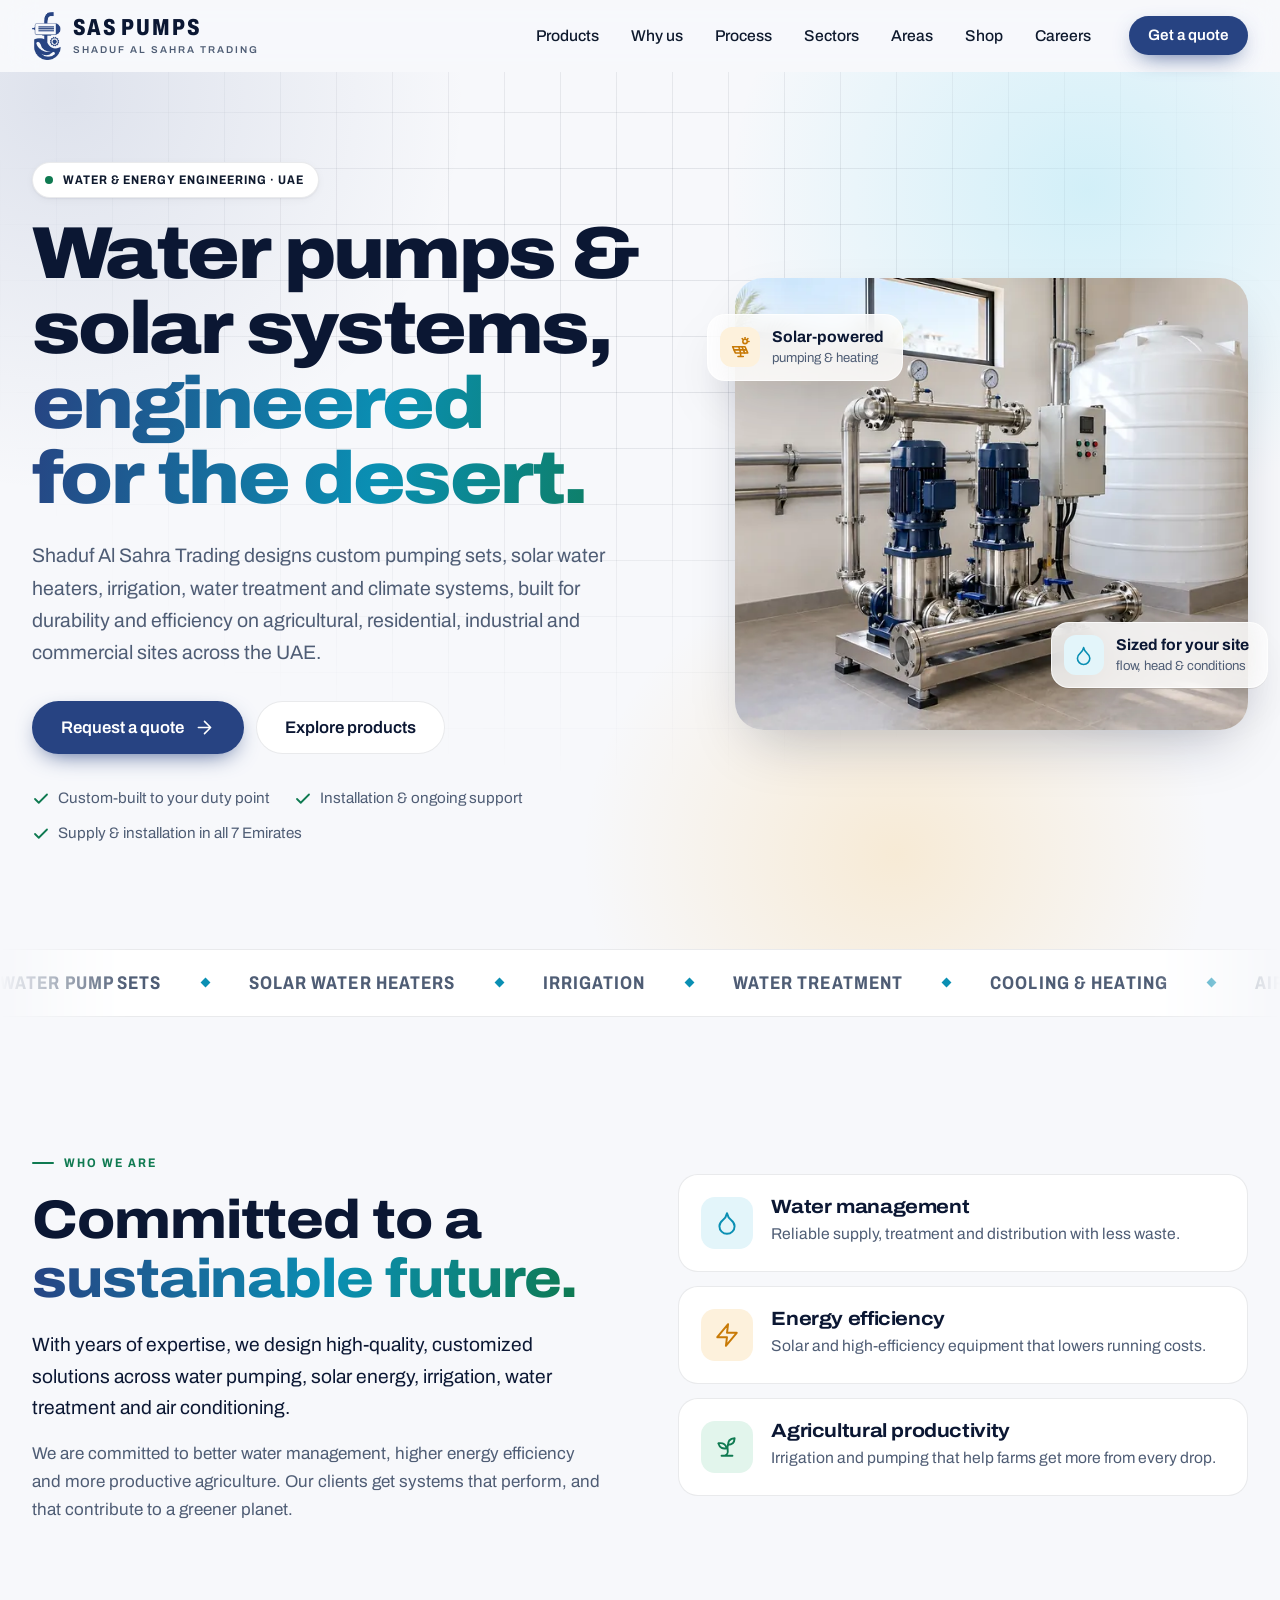
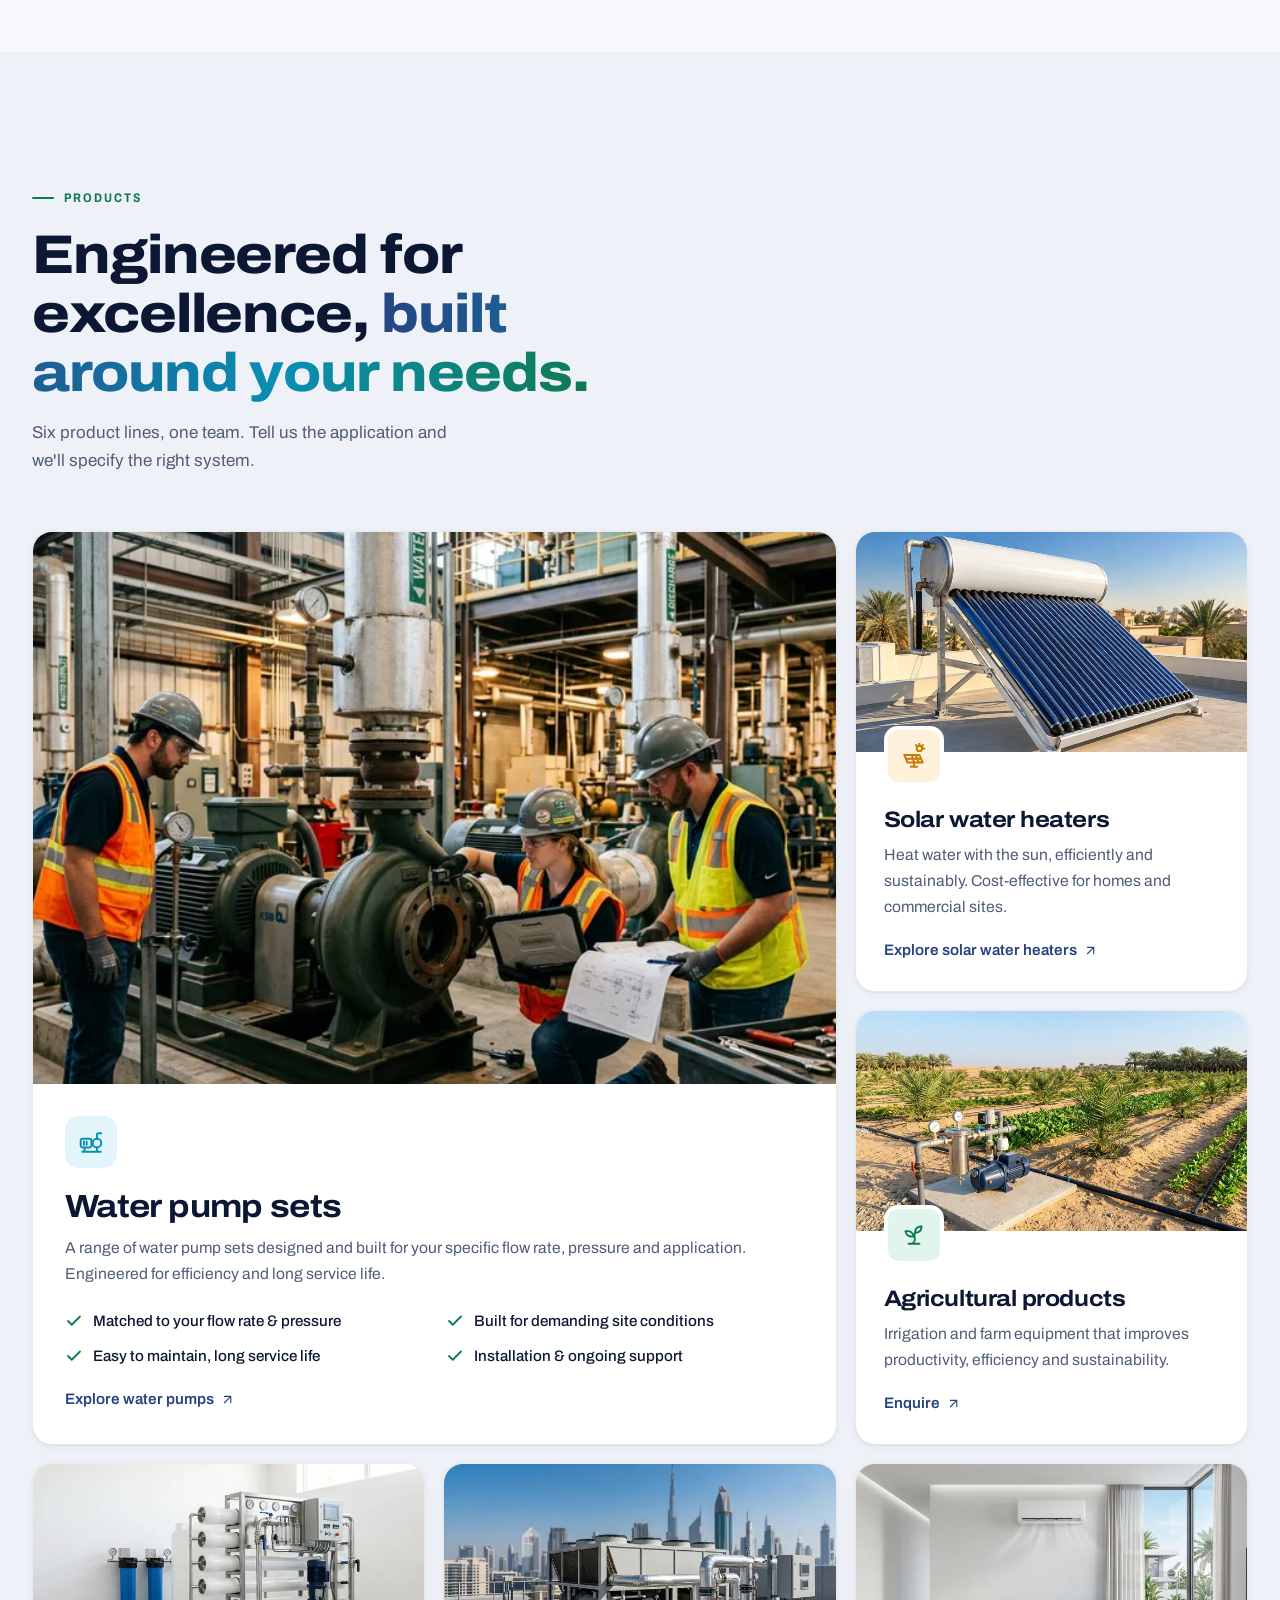
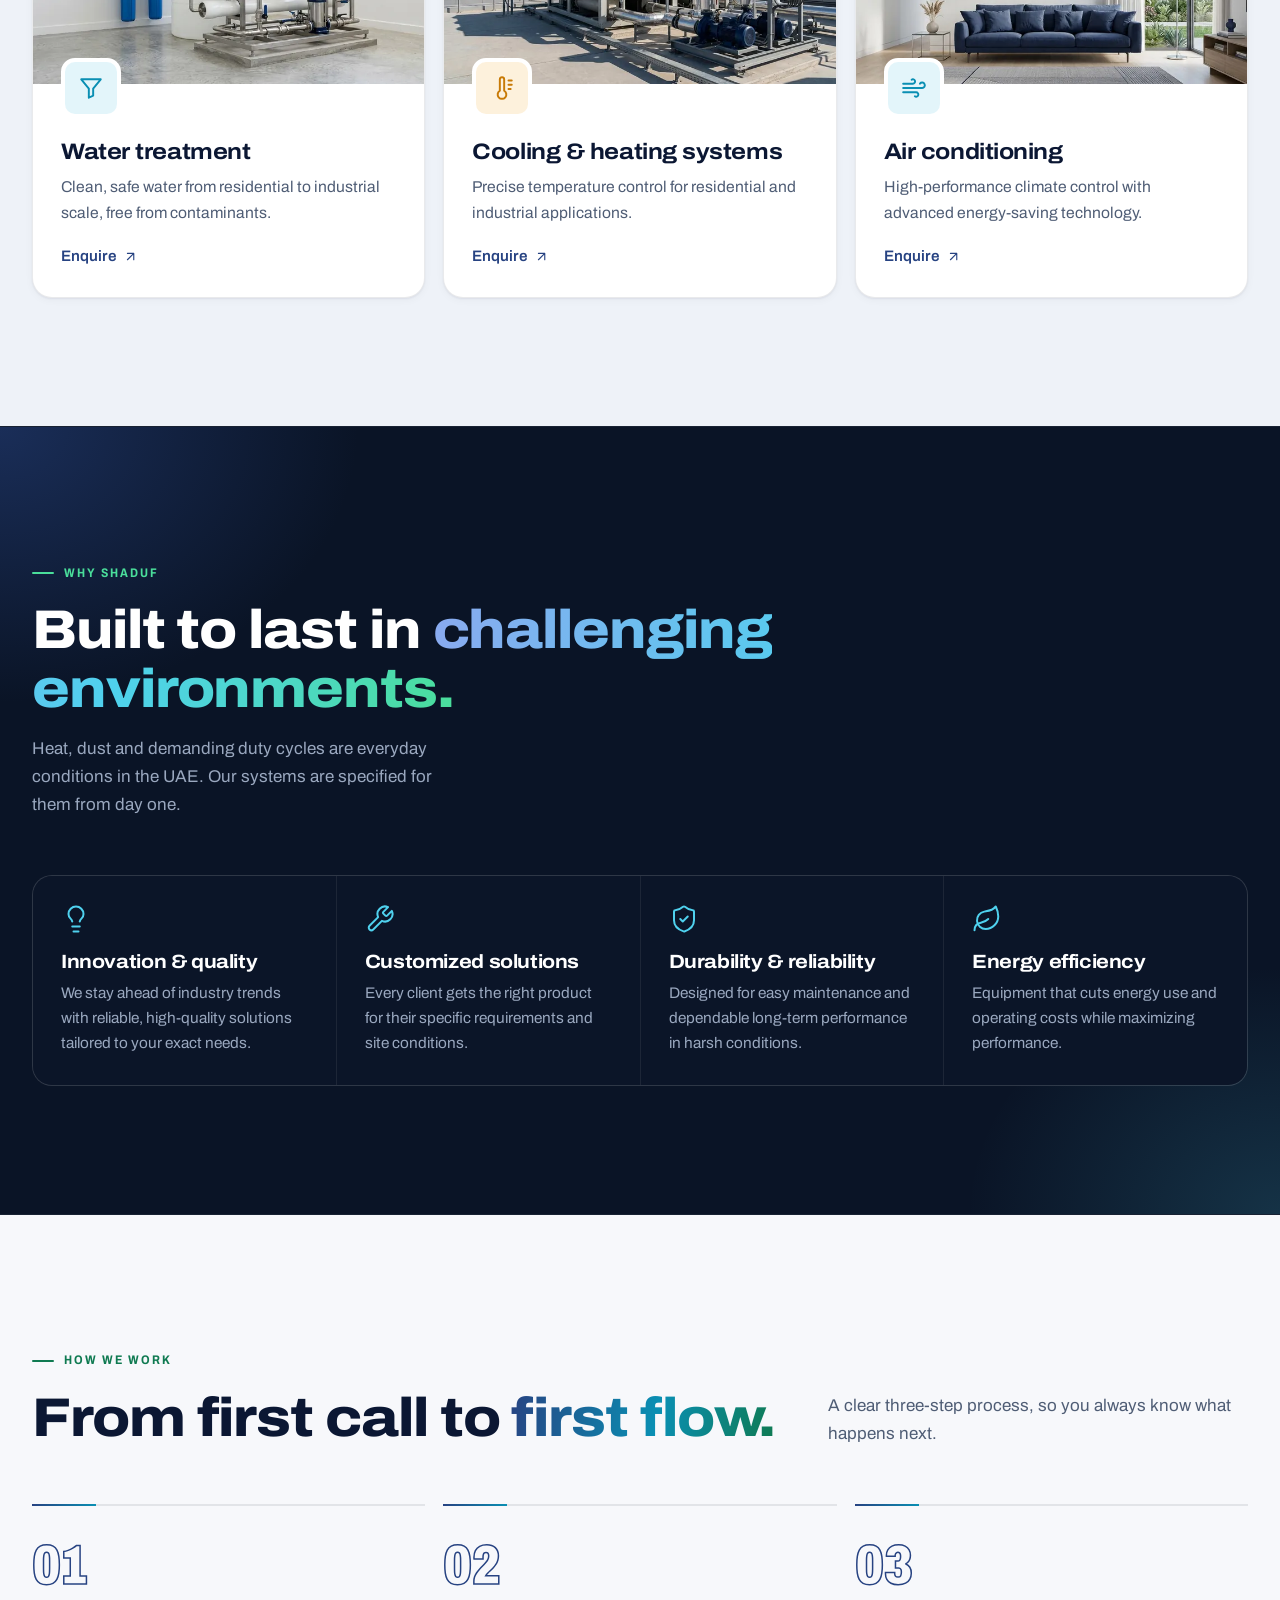
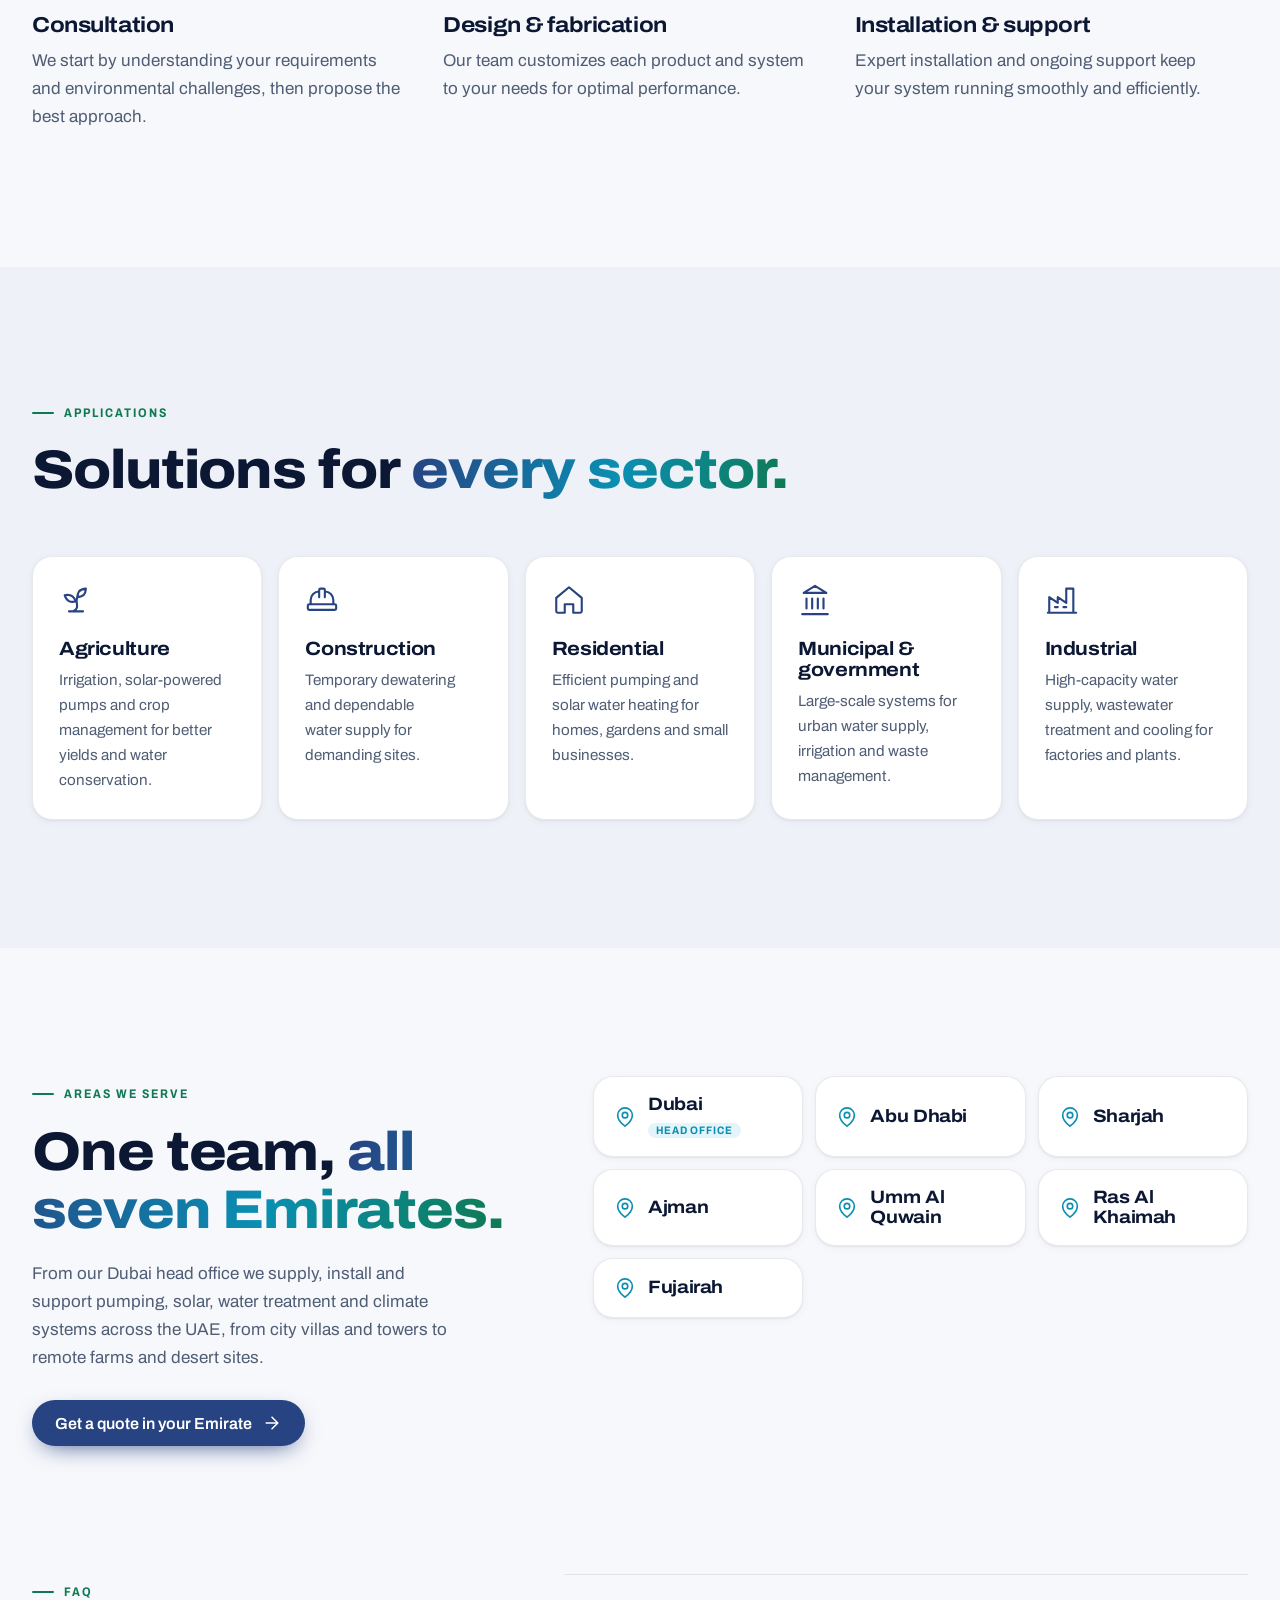
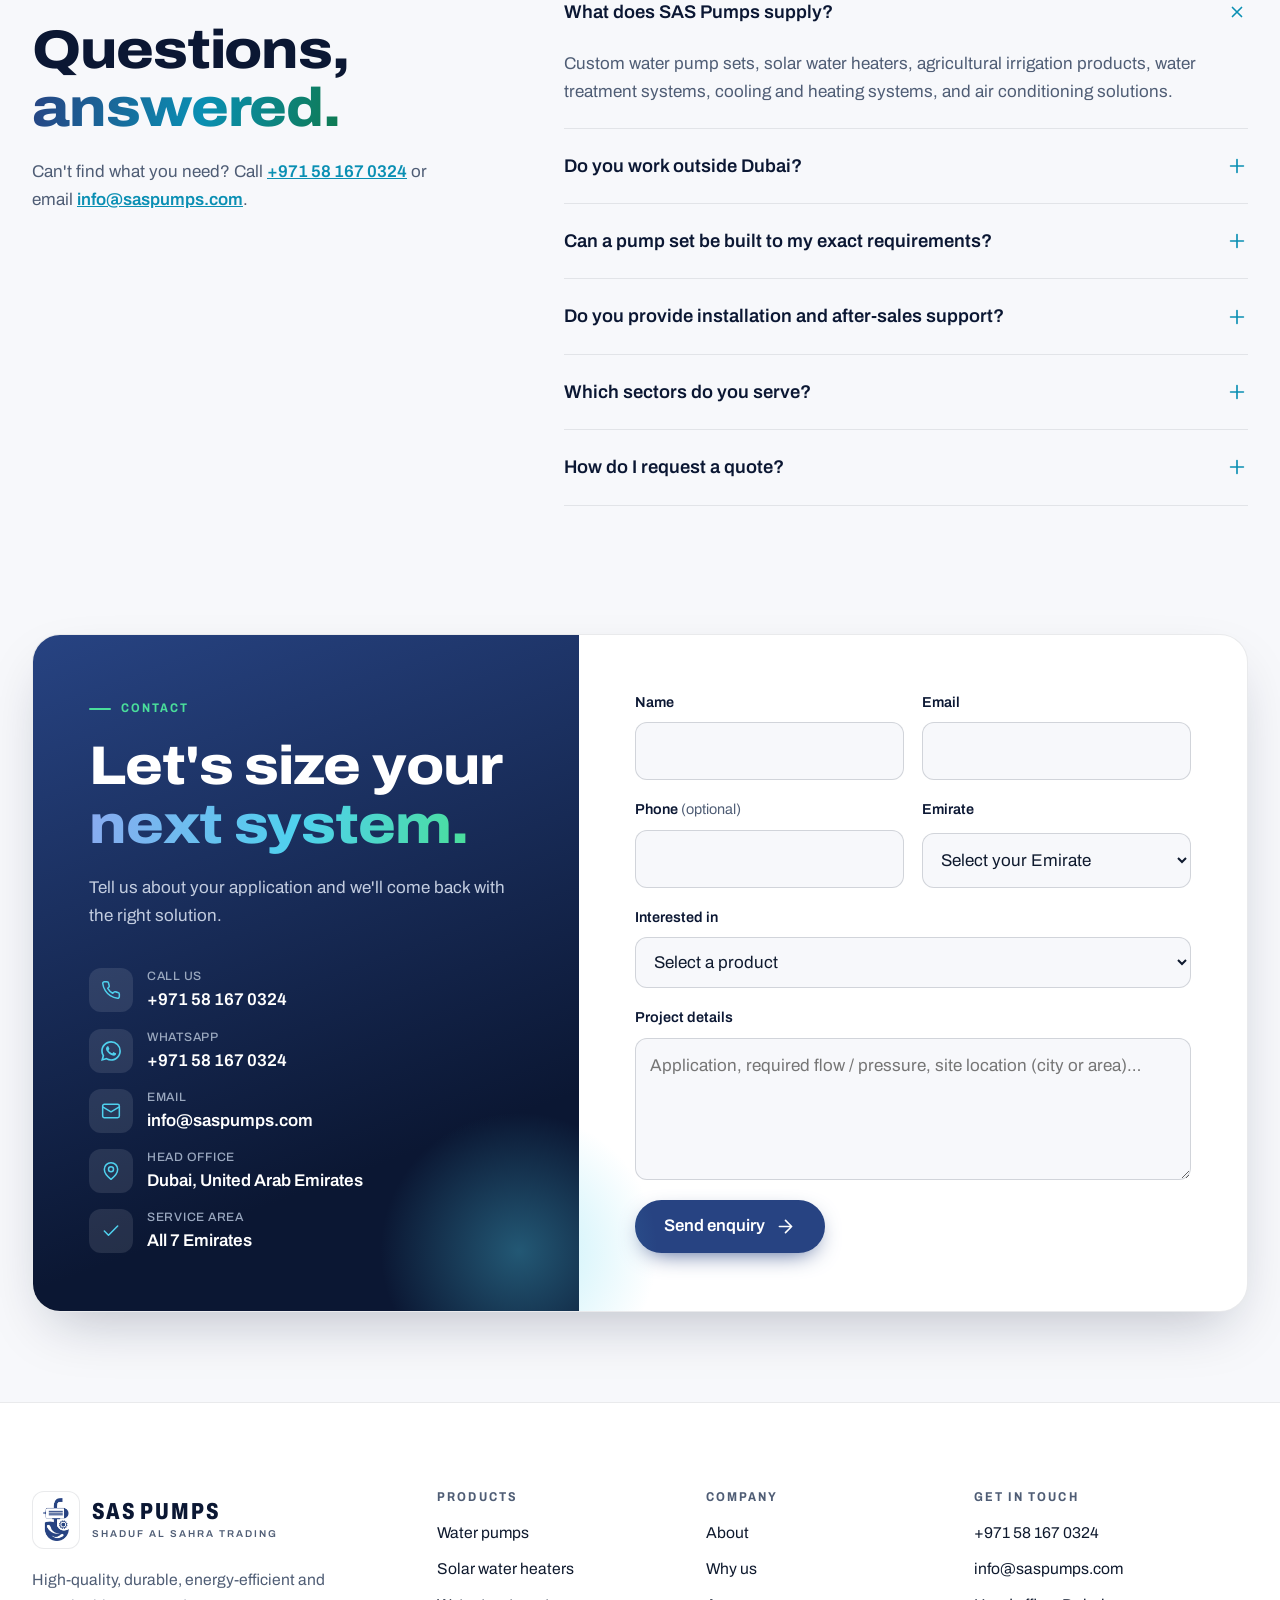
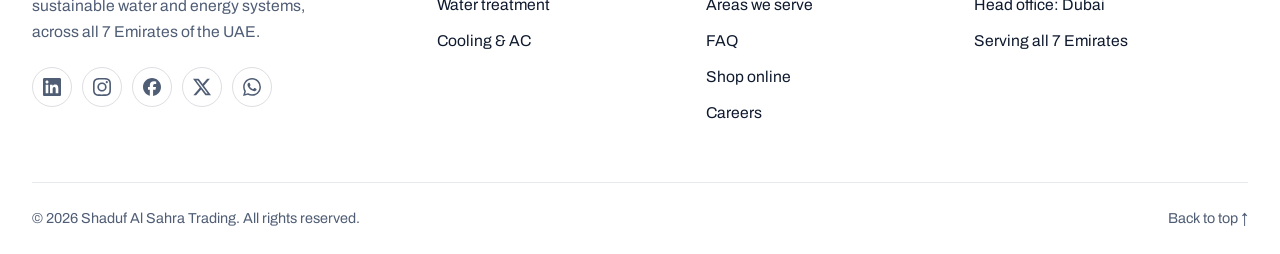
==== index.html @ b60dc8f4 "Add photos to agriculture, water treatment, cooling/heating and AC cards All six product cards now h" ====
<!DOCTYPE html>
<html lang="en">

<head>
    <meta charset="UTF-8">
    <meta name="viewport" content="width=device-width, initial-scale=1, viewport-fit=cover">

    <title>SAS Pumps (Shaduf) | Water Pumps &amp; Solar Heaters UAE</title>
    <meta name="description"
        content="Custom water pump sets, solar water heaters, water treatment, irrigation &amp; HVAC, supplied and installed across all 7 Emirates: Dubai, Abu Dhabi, Sharjah &amp; more.">
    <meta name="robots" content="index, follow, max-image-preview:large, max-snippet:-1, max-video-preview:-1">
    <link rel="canonical" href="https://saspumps.com/">
    <meta name="theme-color" content="#ffffff" media="(prefers-color-scheme: light)">
    <meta name="theme-color" content="#08101f" media="(prefers-color-scheme: dark)">
    <meta name="color-scheme" content="light dark">

    <meta name="geo.region" content="AE">
    <meta name="geo.placename" content="United Arab Emirates">

    <!-- Open Graph / Twitter -->
    <meta property="og:type" content="website">
    <meta property="og:url" content="https://saspumps.com/">
    <meta property="og:site_name" content="SAS Pumps">
    <meta property="og:title" content="SAS Pumps | Water Pumps &amp; Solar Systems Across the UAE">
    <meta property="og:description"
        content="Custom water pump sets, solar water heaters, water treatment, irrigation and climate control solutions from Shaduf Al Sahra Trading, serving all 7 Emirates.">
    <meta property="og:image" content="https://saspumps.com/assets/img/og-image.jpg">
    <meta property="og:image:width" content="1200">
    <meta property="og:image:height" content="630">
    <meta property="og:image:alt" content="SAS Pumps: water pumps, solar and climate systems, serving all 7 Emirates of the UAE">
    <meta property="og:locale" content="en_AE">
    <meta name="twitter:card" content="summary_large_image">
    <meta name="twitter:title" content="SAS Pumps | Water Pumps &amp; Solar Systems Across the UAE">
    <meta name="twitter:description"
        content="Custom water pump sets, solar water heaters, water treatment and climate control solutions across all 7 Emirates of the UAE.">
    <meta name="twitter:image" content="https://saspumps.com/assets/img/og-image.jpg">

    <!-- Icons & manifest -->
    <link rel="icon" href="/assets/icons/favicon.ico" sizes="48x48">
    <link rel="icon" href="/assets/icons/favicon-32.png" type="image/png" sizes="32x32">
    <link rel="apple-touch-icon" href="/assets/icons/apple-touch-icon.png">
    <link rel="manifest" href="/site.webmanifest">

    <!-- Fonts -->
    <link rel="preconnect" href="https://fonts.googleapis.com">
    <link rel="preconnect" href="https://fonts.gstatic.com" crossorigin>
    <link rel="stylesheet"
        href="https://fonts.googleapis.com/css2?family=Archivo:ital,wdth,wght@0,62..125,300..900;1,62..125,300..900&display=swap">

    <link rel="preload" as="image" href="/assets/img/booster-pump-set.webp" imagesrcset="/assets/img/booster-pump-set-720.webp 720w, /assets/img/booster-pump-set.webp 1200w" imagesizes="(max-width: 900px) 100vw, 560px" type="image/webp" fetchpriority="high">
    <link rel="stylesheet" href="/styles.css">

    <script type="application/ld+json">
    {
      "@context": "https://schema.org",
      "@graph": [
        {
          "@type": "Organization",
          "@id": "https://saspumps.com/#organization",
          "name": "Shaduf Al Sahra Trading",
          "alternateName": ["SAS Pumps", "Shaduf Pumps", "Shaduf Al Sahra"],
          "url": "https://saspumps.com/",
          "logo": {
            "@type": "ImageObject",
            "url": "https://saspumps.com/assets/icons/icon-512.png",
            "width": 512,
            "height": 512
          },
          "image": "https://saspumps.com/assets/img/og-image.jpg",
          "email": "info@saspumps.com",
          "telephone": "+971581670324",
          "address": {
            "@type": "PostalAddress",
            "addressLocality": "Dubai",
            "addressRegion": "Dubai",
            "addressCountry": "AE"
          },
          "areaServed": [
            { "@type": "Country", "name": "United Arab Emirates" },
            { "@type": "AdministrativeArea", "name": "Dubai" },
            { "@type": "AdministrativeArea", "name": "Abu Dhabi" },
            { "@type": "AdministrativeArea", "name": "Sharjah" },
            { "@type": "AdministrativeArea", "name": "Ajman" },
            { "@type": "AdministrativeArea", "name": "Umm Al Quwain" },
            { "@type": "AdministrativeArea", "name": "Ras Al Khaimah" },
            { "@type": "AdministrativeArea", "name": "Fujairah" }
          ],
          "contactPoint": {
            "@type": "ContactPoint",
            "telephone": "+971581670324",
            "email": "info@saspumps.com",
            "contactType": "sales",
            "areaServed": "AE",
            "availableLanguage": ["English", "Arabic"]
          },
          "knowsAbout": [
            "Water pump sets", "Solar water heaters", "Solar-powered pumping",
            "Agricultural irrigation", "Water treatment", "HVAC", "Construction dewatering"
          ],
          "hasOfferCatalog": {
            "@type": "OfferCatalog",
            "name": "Water and energy solutions",
            "itemListElement": [
              { "@type": "Offer", "itemOffered": { "@type": "Service", "name": "Custom water pump sets", "description": "Water pump sets designed and built for specific flow rates, pressures and applications." } },
              { "@type": "Offer", "itemOffered": { "@type": "Service", "name": "Solar water heaters", "description": "Solar water heating for residential and commercial hot water needs." } },
              { "@type": "Offer", "itemOffered": { "@type": "Service", "name": "Agricultural irrigation products", "description": "Irrigation systems and solar-powered pumps for farms." } },
              { "@type": "Offer", "itemOffered": { "@type": "Service", "name": "Water treatment systems", "description": "Treatment products for clean, safe water in residential and industrial settings." } },
              { "@type": "Offer", "itemOffered": { "@type": "Service", "name": "Cooling and heating systems", "description": "Temperature control for residential and industrial applications." } },
              { "@type": "Offer", "itemOffered": { "@type": "Service", "name": "Air conditioning solutions", "description": "Energy-efficient air conditioning systems for climate control." } }
            ]
          }
        },
        {
          "@type": "WebSite",
          "@id": "https://saspumps.com/#website",
          "url": "https://saspumps.com/",
          "name": "SAS Pumps",
          "inLanguage": "en",
          "publisher": { "@id": "https://saspumps.com/#organization" }
        },
        {
          "@type": "WebPage",
          "@id": "https://saspumps.com/#webpage",
          "url": "https://saspumps.com/",
          "name": "SAS Pumps (Shaduf) | Water Pumps & Solar Heaters UAE",
          "isPartOf": { "@id": "https://saspumps.com/#website" },
          "about": { "@id": "https://saspumps.com/#organization" },
          "primaryImageOfPage": "https://saspumps.com/assets/img/booster-pump-set.jpg",
          "inLanguage": "en"
        },
        {
          "@type": "FAQPage",
          "@id": "https://saspumps.com/#faq",
          "mainEntity": [
            { "@type": "Question", "name": "What does SAS Pumps supply?", "acceptedAnswer": { "@type": "Answer", "text": "Shaduf Al Sahra Trading (SAS Pumps) supplies custom water pump sets, solar water heaters, agricultural irrigation products, water treatment systems, cooling and heating systems and air conditioning solutions." } },
            { "@type": "Question", "name": "Do you work outside Dubai?", "acceptedAnswer": { "@type": "Answer", "text": "Yes. From our Dubai head office we supply, install and support systems across all seven Emirates: Dubai, Abu Dhabi, Sharjah, Ajman, Umm Al Quwain, Ras Al Khaimah and Fujairah." } },
            { "@type": "Question", "name": "Can a pump set be built to my exact requirements?", "acceptedAnswer": { "@type": "Answer", "text": "Yes. Every pump set is designed around your required flow rate, pressure and application, and matched to your site conditions." } },
            { "@type": "Question", "name": "Do you provide installation and after-sales support?", "acceptedAnswer": { "@type": "Answer", "text": "Yes. We handle consultation, design and fabrication, then expert installation followed by ongoing support." } },
            { "@type": "Question", "name": "Which sectors do you serve?", "acceptedAnswer": { "@type": "Answer", "text": "Agriculture, construction, residential, municipal and government, and industrial clients." } },
            { "@type": "Question", "name": "How do I request a quote?", "acceptedAnswer": { "@type": "Answer", "text": "Call +971 58 167 0324, email info@saspumps.com, or send the enquiry form on saspumps.com with your application details." } }
          ]
        }
      ]
    }
    </script>
</head>

<body>
    <svg xmlns="http://www.w3.org/2000/svg" hidden>
        <symbol id="i-pump" viewBox="0 0 24 24"><rect x="2.5" y="9" width="10" height="8" rx="2"/><path d="M5.5 11.5v3M8 11.5v3M12.5 13h1"/><circle cx="17.5" cy="13" r="4"/><path d="M17.5 9V5.5a1.5 1.5 0 0 1 1.5-1.5h2.5M4 21h17M6 17v4M17.5 17v4"/></symbol>
        <symbol id="i-solar" viewBox="0 0 24 24"><circle cx="17" cy="5" r="2.5"/><path d="M17 .5v1M21.5 5h-1M20.2 1.8l-.7.7M13.8 1.8l.7.7"/><path d="M3 11h14l3 7H6z"/><path d="M4.5 14.5h14M10 11l2 7M13.5 11l3 7M12 18v4M9 22h6"/></symbol>
        <symbol id="i-sprout" viewBox="0 0 24 24"><path d="M7 20h10M10 20c5.5-2.5.8-6.4 3-10"/><path d="M9.5 9.4c1.1.8 1.8 2.2 2.3 3.7-2 .4-3.5.4-4.8-.3-1.2-.6-2.3-1.9-3-4.2 2.8-.5 4.4 0 5.5.8z"/><path d="M14.1 6a7 7 0 0 0-1.1 4c1.9-.1 3.3-.6 4.3-1.4 1-1 1.6-2.3 1.7-4.6-2.7.1-4 1-4.9 2z"/></symbol>
        <symbol id="i-droplet" viewBox="0 0 24 24"><path d="M12 22a7 7 0 0 0 7-7c0-2-1-3.9-3-5.5s-3.5-4-4-6.5c-.5 2.5-2 4.9-4 6.5C6 11.1 5 13 5 15a7 7 0 0 0 7 7z"/></symbol>
        <symbol id="i-filter" viewBox="0 0 24 24"><path d="M3 4h18l-7 8.5V19l-4 2v-8.5z"/></symbol>
        <symbol id="i-thermo" viewBox="0 0 24 24"><path d="M14 4v10.54a4 4 0 1 1-4 0V4a2 2 0 0 1 4 0z"/><path d="M18 5h3M18 9h3M18 13h2"/></symbol>
        <symbol id="i-wind" viewBox="0 0 24 24"><path d="M12.8 19.6A2 2 0 1 0 14 16H2M17.5 8a2.5 2.5 0 1 1 2 4H2M9.8 4.4A2 2 0 1 1 11 8H2"/></symbol>
        <symbol id="i-bolt" viewBox="0 0 24 24"><path d="M13 2 3 14h9l-1 8 10-12h-9z"/></symbol>
        <symbol id="i-bulb" viewBox="0 0 24 24"><path d="M15 14c.2-1 .7-1.7 1.5-2.5 1-.9 1.5-2.2 1.5-3.5A6 6 0 0 0 6 8c0 1 .2 2.2 1.5 3.5.7.7 1.3 1.5 1.5 2.5M9 18h6M10 22h4"/></symbol>
        <symbol id="i-wrench" viewBox="0 0 24 24"><path d="M14.7 6.3a1 1 0 0 0 0 1.4l1.6 1.6a1 1 0 0 0 1.4 0l3.77-3.77a6 6 0 0 1-7.94 7.94l-6.91 6.91a2.12 2.12 0 0 1-3-3l6.91-6.91a6 6 0 0 1 7.94-7.94z"/></symbol>
        <symbol id="i-shield" viewBox="0 0 24 24"><path d="M20 13c0 5-3.5 7.5-7.66 8.95a1 1 0 0 1-.67-.01C7.5 20.5 4 18 4 13V6a1 1 0 0 1 1-1c2 0 4.5-1.2 6.24-2.72a1.17 1.17 0 0 1 1.52 0C14.51 3.81 17 5 19 5a1 1 0 0 1 1 1z"/><path d="m9 12 2 2 4-4"/></symbol>
        <symbol id="i-leaf" viewBox="0 0 24 24"><path d="M11 20A7 7 0 0 1 9.8 6.1C15.5 5 17 4.48 19 2c1 2 2 4.18 2 8 0 5.5-4.78 10-10 10z"/><path d="M2 21c0-3 1.85-5.36 5.08-6C9.5 14.52 12 13 13 12"/></symbol>
        <symbol id="i-hardhat" viewBox="0 0 24 24"><path d="M2 18a1 1 0 0 0 1 1h18a1 1 0 0 0 1-1v-2a1 1 0 0 0-1-1H3a1 1 0 0 0-1 1z"/><path d="M10 10V5a1 1 0 0 1 1-1h2a1 1 0 0 1 1 1v5M4 15v-3a6 6 0 0 1 6-6M14 6a6 6 0 0 1 6 6v3"/></symbol>
        <symbol id="i-home" viewBox="0 0 24 24"><path d="M3 10.5 12 3l9 7.5V20a1 1 0 0 1-1 1h-5v-6h-6v6H4a1 1 0 0 1-1-1z"/></symbol>
        <symbol id="i-landmark" viewBox="0 0 24 24"><path d="M3 22h18M6 18v-7M10 18v-7M14 18v-7M18 18v-7M12 2l8 5H4z"/></symbol>
        <symbol id="i-factory" viewBox="0 0 24 24"><path d="M2 21h20M3 21V10l6 4v-4l6 4V4h5v17M7 17h2M13 17h2"/></symbol>
        <symbol id="i-phone" viewBox="0 0 24 24"><path d="M22 16.92v3a2 2 0 0 1-2.18 2 19.79 19.79 0 0 1-8.63-3.07 19.5 19.5 0 0 1-6-6 19.79 19.79 0 0 1-3.07-8.67A2 2 0 0 1 4.11 2h3a2 2 0 0 1 2 1.72c.13.96.36 1.9.7 2.81a2 2 0 0 1-.45 2.11L8.09 9.91a16 16 0 0 0 6 6l1.27-1.27a2 2 0 0 1 2.11-.45c.91.34 1.85.57 2.81.7A2 2 0 0 1 22 16.92z"/></symbol>
        <symbol id="i-mail" viewBox="0 0 24 24"><rect x="2" y="4" width="20" height="16" rx="2"/><path d="m22 7-10 6L2 7"/></symbol>
        <symbol id="i-pin" viewBox="0 0 24 24"><path d="M20 10c0 6-8 12-8 12s-8-6-8-12a8 8 0 0 1 16 0z"/><circle cx="12" cy="10" r="3"/></symbol>
        <symbol id="i-arrow" viewBox="0 0 24 24"><path d="M5 12h14M12 5l7 7-7 7"/></symbol>
        <symbol id="i-arrow-ur" viewBox="0 0 24 24"><path d="M7 17 17 7M7 7h10v10"/></symbol>
        <symbol id="i-check" viewBox="0 0 24 24"><path d="M20 6 9 17l-5-5"/></symbol>
        <symbol id="i-plus" viewBox="0 0 24 24"><path d="M12 5v14M5 12h14"/></symbol>
        <symbol id="i-menu" viewBox="0 0 24 24"><path d="M4 7h16M4 12h16M4 17h16"/></symbol>
        <symbol id="i-close" viewBox="0 0 24 24"><path d="M18 6 6 18M6 6l12 12"/></symbol>
        <symbol id="i-cart" viewBox="0 0 24 24"><circle cx="8" cy="21" r="1"/><circle cx="19" cy="21" r="1"/><path d="M2.05 2.05h2l2.66 12.42a2 2 0 0 0 2 1.58h9.78a2 2 0 0 0 1.95-1.57l1.65-7.43H5.12"/></symbol>
        <symbol id="i-linkedin" viewBox="0 0 24 24"><path d="M20.447 20.452h-3.554v-5.569c0-1.328-.027-3.037-1.852-3.037-1.853 0-2.136 1.445-2.136 2.939v5.667H9.351V9h3.414v1.561h.046c.477-.9 1.637-1.85 3.37-1.85 3.601 0 4.267 2.37 4.267 5.455v6.286zM5.337 7.433c-1.144 0-2.063-.926-2.063-2.065 0-1.138.92-2.063 2.063-2.063 1.14 0 2.064.925 2.064 2.063 0 1.139-.925 2.065-2.064 2.065zm1.782 13.019H3.555V9h3.564v11.452zM22.225 0H1.771C.792 0 0 .774 0 1.729v20.542C0 23.227.792 24 1.771 24h20.451C23.2 24 24 23.227 24 22.271V1.729C24 .774 23.2 0 22.222 0h.003z"/></symbol>
        <symbol id="i-instagram" viewBox="0 0 24 24"><path d="M7.0301.084c-1.2768.0602-2.1487.264-2.911.5634-.7888.3075-1.4575.72-2.1228 1.3877-.6652.6677-1.075 1.3368-1.3802 2.127-.2954.7638-.4956 1.6365-.552 2.914-.0564 1.2775-.0689 1.6882-.0626 4.947.0062 3.2586.0206 3.6671.0825 4.9473.061 1.2765.264 2.1482.5635 2.9107.308.7889.72 1.4573 1.388 2.1228.6679.6655 1.3365 1.0743 2.1285 1.38.7632.295 1.6361.4961 2.9134.552 1.2773.056 1.6884.069 4.9462.0627 3.2578-.0062 3.668-.0207 4.9478-.0814 1.28-.0607 2.147-.2652 2.9098-.5633.7889-.3086 1.4578-.72 2.1228-1.3881.665-.6682 1.0745-1.3378 1.3795-2.1284.2957-.7632.4966-1.636.552-2.9124.056-1.2809.0692-1.6898.063-4.948-.0063-3.2583-.021-3.6668-.0817-4.9465-.0607-1.2797-.264-2.1487-.5633-2.9117-.3084-.7889-.72-1.4568-1.3876-2.1228C21.2982 1.33 20.628.9208 19.8378.6165 19.074.321 18.2017.1197 16.9244.0645 15.6471.0093 15.236-.005 11.977.0014 8.718.0076 8.31.0215 7.0301.0839m.1402 21.6932c-1.17-.0509-1.8053-.2453-2.2287-.408-.5606-.216-.96-.4771-1.3819-.895-.422-.4178-.6811-.8186-.9-1.378-.1644-.4234-.3624-1.058-.4171-2.228-.0595-1.2645-.072-1.6442-.079-4.848-.007-3.2037.0053-3.583.0607-4.848.05-1.169.2456-1.805.408-2.2282.216-.5613.4762-.96.895-1.3816.4188-.4217.8184-.6814 1.3783-.9003.423-.1651 1.0575-.3614 2.227-.4171 1.2655-.06 1.6447-.072 4.848-.079 3.2033-.007 3.5835.005 4.8495.0608 1.169.0508 1.8053.2445 2.228.408.5608.216.96.4754 1.3816.895.4217.4194.6816.8176.9005 1.3787.1653.4217.3617 1.056.4169 2.2263.0602 1.2655.0739 1.645.0796 4.848.0058 3.203-.0055 3.5834-.061 4.848-.051 1.17-.245 1.8055-.408 2.2294-.216.5604-.4763.96-.8954 1.3814-.419.4215-.8181.6811-1.3783.9-.4224.1649-1.0577.3617-2.2262.4174-1.2656.0595-1.6448.072-4.8493.079-3.2045.007-3.5825-.006-4.848-.0608M16.953 5.5864A1.44 1.44 0 1 0 18.39 4.144a1.44 1.44 0 0 0-1.437 1.4424M5.8385 12.012c.0067 3.4032 2.7706 6.1557 6.173 6.1493 3.4026-.0065 6.157-2.7701 6.1506-6.1733-.0065-3.4032-2.771-6.1565-6.174-6.1498-3.403.0067-6.156 2.771-6.1496 6.1738M8 12.0077a4 4 0 1 1 4.008 3.9921A3.9996 3.9996 0 0 1 8 12.0077"/></symbol>
        <symbol id="i-facebook" viewBox="0 0 24 24"><path d="M9.101 23.691v-7.98H6.627v-3.667h2.474v-1.58c0-4.085 1.848-5.978 5.858-5.978.401 0 .955.042 1.468.103a8.68 8.68 0 0 1 1.141.195v3.325a8.623 8.623 0 0 0-.653-.036 26.805 26.805 0 0 0-.733-.009c-.707 0-1.259.096-1.675.309a1.686 1.686 0 0 0-.679.622c-.258.42-.374.995-.374 1.752v1.297h3.919l-.386 2.103-.287 1.564h-3.246v8.245C19.396 23.238 24 18.179 24 12.044c0-6.627-5.373-12-12-12s-12 5.373-12 12c0 5.628 3.874 10.35 9.101 11.647Z"/></symbol>
        <symbol id="i-x" viewBox="0 0 24 24"><path d="M18.901 1.153h3.68l-8.04 9.19L24 22.846h-7.406l-5.8-7.584-6.638 7.584H.474l8.6-9.83L0 1.154h7.594l5.243 6.932ZM17.61 20.644h2.039L6.486 3.24H4.298Z"/></symbol>
        <symbol id="i-whatsapp" viewBox="0 0 24 24"><path d="M17.472 14.382c-.297-.149-1.758-.867-2.03-.967-.273-.099-.471-.148-.67.15-.197.297-.767.966-.94 1.164-.173.199-.347.223-.644.075-.297-.15-1.255-.463-2.39-1.475-.883-.788-1.48-1.761-1.653-2.059-.173-.297-.018-.458.13-.606.134-.133.298-.347.446-.52.149-.174.198-.298.298-.497.099-.198.05-.371-.025-.52-.075-.149-.669-1.612-.916-2.207-.242-.579-.487-.5-.669-.51-.173-.008-.371-.01-.57-.01-.198 0-.52.074-.792.372-.272.297-1.04 1.016-1.04 2.479 0 1.462 1.065 2.875 1.213 3.074.149.198 2.096 3.2 5.077 4.487.709.306 1.262.489 1.694.625.712.227 1.36.195 1.871.118.571-.085 1.758-.719 2.006-1.413.248-.694.248-1.289.173-1.413-.074-.124-.272-.198-.57-.347m-5.421 7.403h-.004a9.87 9.87 0 01-5.031-1.378l-.361-.214-3.741.982.998-3.648-.235-.374a9.86 9.86 0 01-1.51-5.26c.001-5.45 4.436-9.884 9.888-9.884 2.64 0 5.122 1.03 6.988 2.898a9.825 9.825 0 012.893 6.994c-.003 5.45-4.437 9.884-9.885 9.884m8.413-18.297A11.815 11.815 0 0012.05 0C5.495 0 .16 5.335.157 11.892c0 2.096.547 4.142 1.588 5.945L.057 24l6.305-1.654a11.882 11.882 0 005.683 1.448h.005c6.554 0 11.89-5.335 11.893-11.893a11.821 11.821 0 00-3.48-8.413Z"/></symbol>
    </svg>

    <a class="skip-link" href="#main">Skip to content</a>

    <header class="site-header" data-header>
        <div class="container header-inner">
            <a class="brand" href="/" aria-label="SAS Pumps home">
                <img class="brand-mark" src="/assets/img/logo-mark.webp" alt="" width="29" height="48">
                <span class="brand-text">
                    <span class="brand-name">SAS Pumps</span>
                    <span class="brand-sub">Shaduf Al Sahra Trading</span>
                </span>
            </a>
            <nav class="site-nav" id="site-nav" aria-label="Main">
                <ul>
                    <li><a href="#products">Products</a></li>
                    <li><a href="#why-us">Why us</a></li>
                    <li><a href="#process">Process</a></li>
                    <li><a href="#applications">Sectors</a></li>
                    <li><a href="#areas">Areas</a></li>
                    <li><a href="/shop.html">Shop</a></li>
                    <li><a href="/careers.html">Careers</a></li>
                    <li class="nav-cta-mobile"><a class="btn btn-primary" href="#contact">Get a quote</a></li>
                </ul>
            </nav>
            <a class="btn btn-primary btn-sm header-cta" href="#contact">Get a quote</a>
            <button class="nav-toggle" type="button" aria-expanded="false" aria-controls="site-nav">
                <span class="visually-hidden">Menu</span>
                <svg class="i i-open" aria-hidden="true"><use href="#i-menu"/></svg>
                <svg class="i i-close" aria-hidden="true"><use href="#i-close"/></svg>
            </button>
        </div>
    </header>

    <main id="main">
        <!-- Hero -->
        <section class="hero" aria-labelledby="hero-title">
            <div class="hero-bg" aria-hidden="true"></div>
            <div class="container hero-grid">
                <div class="hero-copy">
                    <p class="eyebrow"><span class="pulse" aria-hidden="true"></span> Water &amp; energy engineering · UAE</p>
                    <h1 id="hero-title">Water pumps &amp; solar systems, <span class="accent">engineered for the desert.</span></h1>
                    <p class="lead">Shaduf Al Sahra Trading designs custom pumping sets, solar water heaters, irrigation,
                        water treatment and climate systems, built for durability and efficiency on agricultural,
                        residential, industrial and commercial sites across the UAE.</p>
                    <div class="hero-actions">
                        <a class="btn btn-primary btn-lg" href="#contact">Request a quote <svg class="i" aria-hidden="true"><use href="#i-arrow"/></svg></a>
                        <a class="btn btn-ghost btn-lg" href="#products">Explore products</a>
                    </div>
                    <ul class="hero-points" role="list">
                        <li><svg class="i" aria-hidden="true"><use href="#i-check"/></svg> Custom-built to your duty point</li>
                        <li><svg class="i" aria-hidden="true"><use href="#i-check"/></svg> Installation &amp; ongoing support</li>
                        <li><svg class="i" aria-hidden="true"><use href="#i-check"/></svg> Supply &amp; installation in all 7 Emirates</li>
                    </ul>
                </div>
                <figure class="hero-media">
                    <picture>
                        <source srcset="/assets/img/booster-pump-set-720.webp 720w, /assets/img/booster-pump-set.webp 1200w"
                            sizes="(max-width: 900px) 100vw, 560px" type="image/webp">
                        <img src="/assets/img/booster-pump-set.jpg" width="1200" height="900" fetchpriority="high"
                            alt="Twin booster pump set with blue electric motors and stainless-steel pipework beside a water storage tank in a villa plant room">
                    </picture>
                    <div class="float-card float-card--top">
                        <span class="float-icon"><svg class="i" aria-hidden="true"><use href="#i-solar"/></svg></span>
                        <span><strong>Solar-powered</strong><small>pumping &amp; heating</small></span>
                    </div>
                    <div class="float-card float-card--bottom">
                        <span class="float-icon float-icon--water"><svg class="i" aria-hidden="true"><use href="#i-droplet"/></svg></span>
                        <span><strong>Sized for your site</strong><small>flow, head &amp; conditions</small></span>
                    </div>
                </figure>
            </div>
        </section>

        <!-- Ticker -->
        <div class="ticker" aria-hidden="true">
            <div class="ticker-track">
                <span>Water pump sets</span><span>Solar water heaters</span><span>Irrigation</span><span>Water treatment</span><span>Cooling &amp; heating</span><span>Air conditioning</span><span>Dewatering</span><span>Municipal supply</span>
                <span>Water pump sets</span><span>Solar water heaters</span><span>Irrigation</span><span>Water treatment</span><span>Cooling &amp; heating</span><span>Air conditioning</span><span>Dewatering</span><span>Municipal supply</span>
            </div>
        </div>

        <!-- About -->
        <section class="section about" id="about" aria-labelledby="about-title">
            <div class="container about-grid">
                <div class="reveal">
                    <p class="eyebrow">Who we are</p>
                    <h2 id="about-title" class="h2">Committed to a <span class="accent">sustainable future.</span></h2>
                    <p class="body-lg">With years of expertise, we design high-quality, customized solutions across water
                        pumping, solar energy, irrigation, water treatment and air conditioning.</p>
                    <p>We are committed to better water management, higher energy efficiency and more productive
                        agriculture. Our clients get systems that perform, and that contribute to a greener planet.</p>
                </div>
                <ul class="pillars" role="list">
                    <li class="pillar reveal">
                        <span class="icon-tile"><svg class="i" aria-hidden="true"><use href="#i-droplet"/></svg></span>
                        <div><h3>Water management</h3><p>Reliable supply, treatment and distribution with less waste.</p></div>
                    </li>
                    <li class="pillar reveal">
                        <span class="icon-tile icon-tile--sun"><svg class="i" aria-hidden="true"><use href="#i-bolt"/></svg></span>
                        <div><h3>Energy efficiency</h3><p>Solar and high-efficiency equipment that lowers running costs.</p></div>
                    </li>
                    <li class="pillar reveal">
                        <span class="icon-tile icon-tile--green"><svg class="i" aria-hidden="true"><use href="#i-sprout"/></svg></span>
                        <div><h3>Agricultural productivity</h3><p>Irrigation and pumping that help farms get more from every drop.</p></div>
                    </li>
                </ul>
            </div>
        </section>

        <!-- Products -->
        <section class="section products" id="products" aria-labelledby="products-title">
            <div class="container">
                <div class="section-head reveal">
                    <div>
                        <p class="eyebrow">Products</p>
                        <h2 id="products-title" class="h2">Engineered for excellence, <span class="accent">built around your needs.</span></h2>
                    </div>
                    <p class="section-intro">Six product lines, one team. Tell us the application and we'll specify the right system.</p>
                </div>

                <div class="bento">
                    <article class="card product product--feature reveal">
                        <picture class="product-media">
                            <source srcset="/assets/img/engineers-pump-install.webp" type="image/webp">
                            <img src="/assets/img/engineers-pump-install.jpg" width="640" height="640" loading="lazy" decoding="async"
                                alt="Engineers inspecting an industrial centrifugal water pump installation">
                        </picture>
                        <div class="product-body">
                            <span class="icon-tile"><svg class="i" aria-hidden="true"><use href="#i-pump"/></svg></span>
                            <h3>Water pump sets</h3>
                            <p>A range of water pump sets designed and built for your specific flow rate, pressure and
                                application. Engineered for efficiency and long service life.</p>
                            <ul class="product-specs" role="list">
                                <li><svg class="i" aria-hidden="true"><use href="#i-check"/></svg> Matched to your flow rate &amp; pressure</li>
                                <li><svg class="i" aria-hidden="true"><use href="#i-check"/></svg> Built for demanding site conditions</li>
                                <li><svg class="i" aria-hidden="true"><use href="#i-check"/></svg> Easy to maintain, long service life</li>
                                <li><svg class="i" aria-hidden="true"><use href="#i-check"/></svg> Installation &amp; ongoing support</li>
                            </ul>
                            <a class="link-arrow" href="/water-pumps.html">Explore water pumps <svg class="i" aria-hidden="true"><use href="#i-arrow-ur"/></svg></a>
                        </div>
                    </article>

                    <article class="card product product--photo reveal">
                        <picture class="product-thumb">
                            <source srcset="/assets/img/solar-water-heater-rooftop-720.webp" type="image/webp">
                            <img src="/assets/img/solar-water-heater-rooftop.jpg" width="1200" height="900" loading="lazy" decoding="async"
                                alt="Evacuated-tube solar water heater on a villa rooftop in the UAE">
                        </picture>
                        <div class="product-photo-body">
                            <span class="icon-tile icon-tile--sun"><svg class="i" aria-hidden="true"><use href="#i-solar"/></svg></span>
                            <h3>Solar water heaters</h3>
                            <p>Heat water with the sun, efficiently and sustainably. Cost-effective for homes and commercial sites.</p>
                            <a class="link-arrow" href="/solar-water-heaters.html">Explore solar water heaters <svg class="i" aria-hidden="true"><use href="#i-arrow-ur"/></svg></a>
                        </div>
                    </article>

                    <article class="card product product--photo reveal">
                        <picture class="product-thumb">
                            <source srcset="/assets/img/agriculture-irrigation-720.webp" type="image/webp">
                            <img src="/assets/img/agriculture-irrigation.jpg" width="960" height="536" loading="lazy" decoding="async"
                                alt="Irrigation pump station with a filter and drip lines running between young date palms on a UAE farm">
                        </picture>
                        <div class="product-photo-body">
                            <span class="icon-tile icon-tile--green"><svg class="i" aria-hidden="true"><use href="#i-sprout"/></svg></span>
                            <h3>Agricultural products</h3>
                            <p>Irrigation and farm equipment that improves productivity, efficiency and sustainability.</p>
                            <a class="link-arrow" href="#contact" data-product="Agricultural products">Enquire <svg class="i" aria-hidden="true"><use href="#i-arrow-ur"/></svg></a>
                        </div>
                    </article>

                    <article class="card product product--photo reveal">
                        <picture class="product-thumb">
                            <source srcset="/assets/img/water-treatment-ro-720.webp" type="image/webp">
                            <img src="/assets/img/water-treatment-ro.jpg" width="960" height="524" loading="lazy" decoding="async"
                                alt="Reverse osmosis water treatment system with membrane vessels, filters and a control panel">
                        </picture>
                        <div class="product-photo-body">
                            <span class="icon-tile"><svg class="i" aria-hidden="true"><use href="#i-filter"/></svg></span>
                            <h3>Water treatment</h3>
                            <p>Clean, safe water from residential to industrial scale, free from contaminants.</p>
                            <a class="link-arrow" href="#contact" data-product="Water treatment">Enquire <svg class="i" aria-hidden="true"><use href="#i-arrow-ur"/></svg></a>
                        </div>
                    </article>

                    <article class="card product product--photo reveal">
                        <picture class="product-thumb">
                            <source srcset="/assets/img/cooling-heating-chiller-720.webp" type="image/webp">
                            <img src="/assets/img/cooling-heating-chiller.jpg" width="960" height="524" loading="lazy" decoding="async"
                                alt="Air-cooled chiller and circulation pumps on a rooftop with the Dubai skyline behind">
                        </picture>
                        <div class="product-photo-body">
                            <span class="icon-tile icon-tile--sun"><svg class="i" aria-hidden="true"><use href="#i-thermo"/></svg></span>
                            <h3>Cooling &amp; heating systems</h3>
                            <p>Precise temperature control for residential and industrial applications.</p>
                            <a class="link-arrow" href="#contact" data-product="Cooling &amp; heating systems">Enquire <svg class="i" aria-hidden="true"><use href="#i-arrow-ur"/></svg></a>
                        </div>
                    </article>

                    <article class="card product product--photo reveal">
                        <picture class="product-thumb">
                            <source srcset="/assets/img/air-conditioning-split-720.webp" type="image/webp">
                            <img src="/assets/img/air-conditioning-split.jpg" width="960" height="524" loading="lazy" decoding="async"
                                alt="Wall-mounted split air conditioner in a bright modern villa living room">
                        </picture>
                        <div class="product-photo-body">
                            <span class="icon-tile"><svg class="i" aria-hidden="true"><use href="#i-wind"/></svg></span>
                            <h3>Air conditioning</h3>
                            <p>High-performance climate control with advanced energy-saving technology.</p>
                            <a class="link-arrow" href="#contact" data-product="Air conditioning">Enquire <svg class="i" aria-hidden="true"><use href="#i-arrow-ur"/></svg></a>
                        </div>
                    </article>
                </div>
            </div>
        </section>

        <!-- Why us -->
        <section class="section why" id="why-us" aria-labelledby="why-title">
            <div class="container">
                <div class="section-head reveal">
                    <div>
                        <p class="eyebrow eyebrow--on-dark">Why Shaduf</p>
                        <h2 id="why-title" class="h2">Built to last in <span class="accent">challenging environments.</span></h2>
                    </div>
                    <p class="section-intro">Heat, dust and demanding duty cycles are everyday conditions in the UAE. Our systems are specified for them from day one.</p>
                </div>
                <ol class="features" role="list">
                    <li class="feature reveal">
                        <svg class="i" aria-hidden="true"><use href="#i-bulb"/></svg>
                        <h3>Innovation &amp; quality</h3>
                        <p>We stay ahead of industry trends with reliable, high-quality solutions tailored to your exact needs.</p>
                    </li>
                    <li class="feature reveal">
                        <svg class="i" aria-hidden="true"><use href="#i-wrench"/></svg>
                        <h3>Customized solutions</h3>
                        <p>Every client gets the right product for their specific requirements and site conditions.</p>
                    </li>
                    <li class="feature reveal">
                        <svg class="i" aria-hidden="true"><use href="#i-shield"/></svg>
                        <h3>Durability &amp; reliability</h3>
                        <p>Designed for easy maintenance and dependable long-term performance in harsh conditions.</p>
                    </li>
                    <li class="feature reveal">
                        <svg class="i" aria-hidden="true"><use href="#i-leaf"/></svg>
                        <h3>Energy efficiency</h3>
                        <p>Equipment that cuts energy use and operating costs while maximizing performance.</p>
                    </li>
                </ol>
            </div>
        </section>

        <!-- Process -->
        <section class="section process" id="process" aria-labelledby="process-title">
            <div class="container">
                <div class="section-head reveal">
                    <div>
                        <p class="eyebrow">How we work</p>
                        <h2 id="process-title" class="h2">From first call to <span class="accent">first flow.</span></h2>
                    </div>
                    <p class="section-intro">A clear three-step process, so you always know what happens next.</p>
                </div>
                <ol class="steps" role="list">
                    <li class="step reveal">
                        <span class="step-num" aria-hidden="true">01</span>
                        <h3>Consultation</h3>
                        <p>We start by understanding your requirements and environmental challenges, then propose the best approach.</p>
                    </li>
                    <li class="step reveal">
                        <span class="step-num" aria-hidden="true">02</span>
                        <h3>Design &amp; fabrication</h3>
                        <p>Our team customizes each product and system to your needs for optimal performance.</p>
                    </li>
                    <li class="step reveal">
                        <span class="step-num" aria-hidden="true">03</span>
                        <h3>Installation &amp; support</h3>
                        <p>Expert installation and ongoing support keep your system running smoothly and efficiently.</p>
                    </li>
                </ol>
            </div>
        </section>

        <!-- Applications -->
        <section class="section sectors" id="applications" aria-labelledby="sectors-title">
            <div class="container">
                <div class="section-head reveal">
                    <div>
                        <p class="eyebrow">Applications</p>
                        <h2 id="sectors-title" class="h2">Solutions for <span class="accent">every sector.</span></h2>
                    </div>
                </div>
                <ul class="sector-grid" role="list">
                    <li class="card sector reveal">
                        <svg class="i" aria-hidden="true"><use href="#i-sprout"/></svg>
                        <h3>Agriculture</h3>
                        <p>Irrigation, solar-powered pumps and crop management for better yields and water conservation.</p>
                    </li>
                    <li class="card sector reveal">
                        <svg class="i" aria-hidden="true"><use href="#i-hardhat"/></svg>
                        <h3>Construction</h3>
                        <p>Temporary dewatering and dependable water supply for demanding sites.</p>
                    </li>
                    <li class="card sector reveal">
                        <svg class="i" aria-hidden="true"><use href="#i-home"/></svg>
                        <h3>Residential</h3>
                        <p>Efficient pumping and solar water heating for homes, gardens and small businesses.</p>
                    </li>
                    <li class="card sector reveal">
                        <svg class="i" aria-hidden="true"><use href="#i-landmark"/></svg>
                        <h3>Municipal &amp; government</h3>
                        <p>Large-scale systems for urban water supply, irrigation and waste management.</p>
                    </li>
                    <li class="card sector reveal">
                        <svg class="i" aria-hidden="true"><use href="#i-factory"/></svg>
                        <h3>Industrial</h3>
                        <p>High-capacity water supply, wastewater treatment and cooling for factories and plants.</p>
                    </li>
                </ul>
            </div>
        </section>

        <!-- Areas served -->
        <section class="section areas" id="areas" aria-labelledby="areas-title">
            <div class="container areas-grid">
                <div class="reveal">
                    <p class="eyebrow">Areas we serve</p>
                    <h2 id="areas-title" class="h2">One team, <span class="accent">all seven Emirates.</span></h2>
                    <p class="section-intro">From our Dubai head office we supply, install and support pumping, solar,
                        water treatment and climate systems across the UAE, from city villas and towers to remote farms
                        and desert sites.</p>
                    <a class="btn btn-primary" href="#contact">Get a quote in your Emirate <svg class="i" aria-hidden="true"><use href="#i-arrow"/></svg></a>
                </div>
                <ul class="emirate-grid" role="list">
                    <li class="card emirate reveal">
                        <svg class="i" aria-hidden="true"><use href="#i-pin"/></svg>
                        <h3>Dubai <span class="tag">Head office</span></h3>
                    </li>
                    <li class="card emirate reveal">
                        <svg class="i" aria-hidden="true"><use href="#i-pin"/></svg>
                        <h3>Abu Dhabi</h3>
                    </li>
                    <li class="card emirate reveal">
                        <svg class="i" aria-hidden="true"><use href="#i-pin"/></svg>
                        <h3>Sharjah</h3>
                    </li>
                    <li class="card emirate reveal">
                        <svg class="i" aria-hidden="true"><use href="#i-pin"/></svg>
                        <h3>Ajman</h3>
                    </li>
                    <li class="card emirate reveal">
                        <svg class="i" aria-hidden="true"><use href="#i-pin"/></svg>
                        <h3>Umm Al Quwain</h3>
                    </li>
                    <li class="card emirate reveal">
                        <svg class="i" aria-hidden="true"><use href="#i-pin"/></svg>
                        <h3>Ras Al Khaimah</h3>
                    </li>
                    <li class="card emirate reveal">
                        <svg class="i" aria-hidden="true"><use href="#i-pin"/></svg>
                        <h3>Fujairah</h3>
                    </li>
                </ul>
            </div>
        </section>

        <!-- FAQ -->
        <section class="section faq" id="faq" aria-labelledby="faq-title">
            <div class="container faq-grid">
                <div class="reveal">
                    <p class="eyebrow">FAQ</p>
                    <h2 id="faq-title" class="h2">Questions, <span class="accent">answered.</span></h2>
                    <p class="section-intro">Can't find what you need? Call <a href="tel:+971581670324">+971 58 167 0324</a>
                        or email <a href="mailto:info@saspumps.com">info@saspumps.com</a>.</p>
                </div>
                <div class="accordion reveal">
                    <details name="faq" open>
                        <summary>What does SAS Pumps supply? <svg class="i" aria-hidden="true"><use href="#i-plus"/></svg></summary>
                        <p>Custom water pump sets, solar water heaters, agricultural irrigation products, water treatment
                            systems, cooling and heating systems, and air conditioning solutions.</p>
                    </details>
                    <details name="faq">
                        <summary>Do you work outside Dubai? <svg class="i" aria-hidden="true"><use href="#i-plus"/></svg></summary>
                        <p>Yes. From our Dubai head office we supply, install and support systems across all seven
                            Emirates: Dubai, Abu Dhabi, Sharjah, Ajman, Umm Al Quwain, Ras Al Khaimah and Fujairah.</p>
                    </details>
                    <details name="faq">
                        <summary>Can a pump set be built to my exact requirements? <svg class="i" aria-hidden="true"><use href="#i-plus"/></svg></summary>
                        <p>Yes. Every pump set is designed around your required flow rate, pressure and application, and
                            matched to your site conditions.</p>
                    </details>
                    <details name="faq">
                        <summary>Do you provide installation and after-sales support? <svg class="i" aria-hidden="true"><use href="#i-plus"/></svg></summary>
                        <p>Yes. We handle consultation, design and fabrication, then expert installation followed by
                            ongoing support.</p>
                    </details>
                    <details name="faq">
                        <summary>Which sectors do you serve? <svg class="i" aria-hidden="true"><use href="#i-plus"/></svg></summary>
                        <p>Agriculture, construction, residential, municipal and government, and industrial clients.</p>
                    </details>
                    <details name="faq">
                        <summary>How do I request a quote? <svg class="i" aria-hidden="true"><use href="#i-plus"/></svg></summary>
                        <p>Call +971 58 167 0324, email info@saspumps.com, or use the form below with details of your
                            application. The more you tell us (flow, head, site), the faster we can quote.</p>
                    </details>
                </div>
            </div>
        </section>

        <!-- Contact -->
        <section class="section contact" id="contact" aria-labelledby="contact-title">
            <div class="container">
                <div class="contact-card reveal">
                    <div class="contact-info">
                        <p class="eyebrow eyebrow--on-dark">Contact</p>
                        <h2 id="contact-title" class="h2">Let's size your <span class="accent">next system.</span></h2>
                        <p>Tell us about your application and we'll come back with the right solution.</p>
                        <ul class="contact-list" role="list">
                            <li><a href="tel:+971581670324"><span class="icon-tile icon-tile--glass"><svg class="i" aria-hidden="true"><use href="#i-phone"/></svg></span><span><small>Call us</small>+971 58 167 0324</span></a></li>
                            <li><a href="https://wa.me/971581670324" target="_blank" rel="noopener"><span class="icon-tile icon-tile--glass"><svg class="i i-brand" aria-hidden="true"><use href="#i-whatsapp"/></svg></span><span><small>WhatsApp</small>+971 58 167 0324</span></a></li>
                            <li><a href="mailto:info@saspumps.com"><span class="icon-tile icon-tile--glass"><svg class="i" aria-hidden="true"><use href="#i-mail"/></svg></span><span><small>Email</small>info@saspumps.com</span></a></li>
                            <li><span class="icon-tile icon-tile--glass"><svg class="i" aria-hidden="true"><use href="#i-pin"/></svg></span><span><small>Head office</small>Dubai, United Arab Emirates</span></li>
                            <li><span class="icon-tile icon-tile--glass"><svg class="i" aria-hidden="true"><use href="#i-check"/></svg></span><span><small>Service area</small>All 7 Emirates</span></li>
                        </ul>
                    </div>

                    <form class="contact-form" id="contactForm" action="https://formspree.io/f/mkovddkq" method="POST">
                        <div class="field">
                            <label for="f-name">Name</label>
                            <input id="f-name" type="text" name="name" autocomplete="name" required>
                        </div>
                        <div class="field">
                            <label for="f-email">Email</label>
                            <input id="f-email" type="email" name="email" autocomplete="email" required>
                        </div>
                        <div class="field">
                            <label for="f-phone">Phone <span class="optional">(optional)</span></label>
                            <input id="f-phone" type="tel" name="phone" autocomplete="tel" inputmode="tel">
                        </div>
                        <div class="field">
                            <label for="f-emirate">Emirate</label>
                            <select id="f-emirate" name="emirate" autocomplete="address-level1">
                                <option value="">Select your Emirate</option>
                                <option>Abu Dhabi</option>
                                <option>Dubai</option>
                                <option>Sharjah</option>
                                <option>Ajman</option>
                                <option>Umm Al Quwain</option>
                                <option>Ras Al Khaimah</option>
                                <option>Fujairah</option>
                            </select>
                        </div>
                        <div class="field field--full">
                            <label for="f-product">Interested in</label>
                            <select id="f-product" name="product">
                                <option value="">Select a product</option>
                                <option>Water pump sets</option>
                                <option>Solar water heaters</option>
                                <option>Agricultural products</option>
                                <option>Water treatment</option>
                                <option>Cooling &amp; heating systems</option>
                                <option>Air conditioning</option>
                                <option>Other / not sure</option>
                            </select>
                        </div>
                        <div class="field field--full">
                            <label for="f-message">Project details</label>
                            <textarea id="f-message" name="message" rows="4" required
                                placeholder="Application, required flow / pressure, site location (city or area)…"></textarea>
                        </div>
                        <input type="text" name="_gotcha" class="visually-hidden" tabindex="-1" autocomplete="off" aria-hidden="true">
                        <div class="field--full form-foot">
                            <button type="submit" class="btn btn-primary btn-lg">Send enquiry <svg class="i" aria-hidden="true"><use href="#i-arrow"/></svg></button>
                            <p class="form-status" role="status" aria-live="polite"></p>
                        </div>
                    </form>
                </div>
            </div>
        </section>
    </main>

    <footer class="site-footer">
        <div class="container footer-grid">
            <div class="footer-brand">
                <a class="brand" href="/" aria-label="SAS Pumps home">
                    <span class="brand-badge"><img class="brand-mark" src="/assets/img/logo-mark.webp" alt="" width="29" height="48" loading="lazy"></span>
                    <span class="brand-text">
                        <span class="brand-name">SAS Pumps</span>
                        <span class="brand-sub">Shaduf Al Sahra Trading</span>
                    </span>
                </a>
                <p>High-quality, durable, energy-efficient and sustainable water and energy systems, across all 7 Emirates of the UAE.</p>
                <ul class="social-links" role="list">
                    <li><a data-social="linkedin" aria-label="SAS Pumps on LinkedIn"><svg class="i i-brand" aria-hidden="true"><use href="#i-linkedin"/></svg></a></li>
                    <li><a data-social="instagram" aria-label="SAS Pumps on Instagram"><svg class="i i-brand" aria-hidden="true"><use href="#i-instagram"/></svg></a></li>
                    <li><a data-social="facebook" aria-label="SAS Pumps on Facebook"><svg class="i i-brand" aria-hidden="true"><use href="#i-facebook"/></svg></a></li>
                    <li><a data-social="x" aria-label="SAS Pumps on X"><svg class="i i-brand" aria-hidden="true"><use href="#i-x"/></svg></a></li>
                    <li><a data-social="whatsapp" aria-label="SAS Pumps on WhatsApp"><svg class="i i-brand" aria-hidden="true"><use href="#i-whatsapp"/></svg></a></li>
                </ul>
            </div>
            <nav aria-label="Products">
                <h2 class="footer-title">Products</h2>
                <ul role="list">
                    <li><a href="/water-pumps.html">Water pumps</a></li>
                    <li><a href="/solar-water-heaters.html">Solar water heaters</a></li>
                    <li><a href="#products">Water treatment</a></li>
                    <li><a href="#products">Cooling &amp; AC</a></li>
                </ul>
            </nav>
            <nav aria-label="Company">
                <h2 class="footer-title">Company</h2>
                <ul role="list">
                    <li><a href="#about">About</a></li>
                    <li><a href="#why-us">Why us</a></li>
                    <li><a href="#areas">Areas we serve</a></li>
                    <li><a href="#faq">FAQ</a></li>
                    <li><a href="/shop.html">Shop online</a></li>
                    <li><a href="/careers.html">Careers</a></li>
                </ul>
            </nav>
            <div>
                <h2 class="footer-title">Get in touch</h2>
                <ul role="list">
                    <li><a href="tel:+971581670324">+971 58 167 0324</a></li>
                    <li><a href="mailto:info@saspumps.com">info@saspumps.com</a></li>
                    <li>Head office: Dubai</li>
                    <li><a href="#areas">Serving all 7 Emirates</a></li>
                </ul>
            </div>
        </div>
        <div class="container footer-bottom">
            <p>&copy; <span data-year>2026</span> Shaduf Al Sahra Trading. All rights reserved.</p>
            <a href="#main" class="to-top">Back to top ↑</a>
        </div>
    </footer>

    <script src="/main.js" defer></script>
</body>

</html>
---- styles.css ----
/* =========================================================
   SAS Pumps — design tokens
   Brand navy is sampled from the logo (#274382).
========================================================= */
:root {
    color-scheme: light dark;

    --navy: #274382;
    --navy-900: #0b1733;
    --water: light-dark(#0a8fb3, #4fd1ee);
    --water-soft: light-dark(#e3f5fa, rgb(79 209 238 / .12));
    --sun: light-dark(#c87a06, #f7b440);
    --sun-soft: light-dark(#fdf1dc, rgb(247 180 64 / .12));
    --green: light-dark(#0f7a51, #4ade9b);
    --green-soft: light-dark(#e2f5ec, rgb(74 222 155 / .12));

    --bg: light-dark(#f7f8fb, #08101f);
    --surface: light-dark(#ffffff, #0f1a2e);
    --surface-2: light-dark(#eef2f8, #15223a);
    --text: light-dark(#0f1a2e, #e6ecf5);
    --text-muted: light-dark(#4f5d75, #9aa8bf);
    --heading: light-dark(#0b1733, #ffffff);
    --line: light-dark(rgb(15 26 46 / .09), rgb(255 255 255 / .09));
    --line-strong: light-dark(rgb(15 26 46 / .14), rgb(255 255 255 / .14));
    --primary: light-dark(#274382, #6d93e6);
    --primary-ink: light-dark(#ffffff, #08101f);
    --accent: light-dark(#0a8fb3, #4fd1ee);

    --shadow-sm: 0 1px 2px rgb(11 23 51 / .06), 0 2px 8px rgb(11 23 51 / .04);
    --shadow-lg: 0 24px 60px -20px rgb(11 23 51 / .28);

    --font: 'Archivo', system-ui, -apple-system, 'Segoe UI', sans-serif;
    --radius: 20px;
    --radius-lg: 28px;
    --container: 1240px;
    --gutter: clamp(16px, 4vw, 32px);
    --header-h: 72px;
    --ease: cubic-bezier(.2, .8, .2, 1);
}

/* =========================================================
   Base
========================================================= */
*, *::before, *::after { box-sizing: border-box; }
* { margin: 0; }

html {
    scroll-behavior: smooth;
    scroll-padding-top: calc(var(--header-h) + 16px);
    -webkit-text-size-adjust: 100%;
}

body {
    font-family: var(--font);
    font-size: 1.0625rem;
    line-height: 1.65;
    color: var(--text);
    background: var(--bg);
    -webkit-font-smoothing: antialiased;
    text-rendering: optimizeLegibility;
    overflow-x: clip;
}

img, picture, svg { display: block; max-width: 100%; }
[hidden] { display: none !important; }
a { color: inherit; }
ul[role="list"], ol[role="list"] { list-style: none; padding: 0; }
button, input, select, textarea { font: inherit; color: inherit; }

h1, h2, h3 {
    color: var(--heading);
    line-height: 1.08;
    text-wrap: balance;
    font-stretch: 112%;
    letter-spacing: -.02em;
}
p { text-wrap: pretty; }

:focus-visible {
    outline: 2px solid var(--accent);
    outline-offset: 3px;
    border-radius: 6px;
}

::selection { background: var(--water); color: #fff; }

@view-transition { navigation: auto; }

.i {
    width: 1.25em;
    height: 1.25em;
    flex: none;
    fill: none;
    stroke: currentColor;
    stroke-width: 1.8;
    stroke-linecap: round;
    stroke-linejoin: round;
}

.i-brand { fill: currentColor; stroke: none; }

.visually-hidden {
    position: absolute !important;
    width: 1px; height: 1px;
    padding: 0; margin: -1px;
    overflow: hidden; clip: rect(0 0 0 0);
    white-space: nowrap; border: 0;
}

.skip-link {
    position: absolute;
    left: 16px; top: -100px;
    z-index: 100;
    padding: 10px 16px;
    border-radius: 10px;
    background: var(--primary);
    color: var(--primary-ink);
    font-weight: 600;
    text-decoration: none;
}
.skip-link:focus { top: 12px; }

.container {
    width: min(100% - 2 * var(--gutter), var(--container));
    margin-inline: auto;
}

.section { padding-block: clamp(72px, 10vw, 128px); }
/* The footer has its own top padding and border, so the last section needs less below it */
main > .section:last-child { padding-bottom: clamp(56px, 7vw, 96px); }

/* =========================================================
   Typography helpers
========================================================= */
.eyebrow {
    display: inline-flex;
    align-items: center;
    gap: 10px;
    margin-bottom: 18px;
    font-size: .78rem;
    font-weight: 700;
    font-stretch: 85%;
    letter-spacing: .16em;
    text-transform: uppercase;
    color: var(--green);
}
.eyebrow::before {
    content: '';
    width: 22px; height: 2px;
    border-radius: 2px;
    background: currentColor;
}
.eyebrow--on-dark { color: #4ade9b; }

.h2 {
    font-size: clamp(2rem, 1.3rem + 3vw, 3.4rem);
    font-weight: 800;
    margin-bottom: 20px;
}

.accent {
    background: linear-gradient(100deg, var(--primary) 0%, var(--water) 55%, var(--green) 100%);
    -webkit-background-clip: text;
    background-clip: text;
    color: transparent;
}

.body-lg { font-size: 1.2rem; color: var(--heading); margin-bottom: 16px; }
.section-intro { color: var(--text-muted); max-width: 42ch; }
.section-intro a { color: var(--accent); font-weight: 600; }

.section-head {
    display: flex;
    flex-wrap: wrap;
    align-items: end;
    justify-content: space-between;
    gap: 16px 48px;
    margin-bottom: clamp(36px, 5vw, 56px);
}
.section-head .h2 { max-width: 20ch; margin-bottom: 0; }

/* =========================================================
   Buttons & links
========================================================= */
.btn {
    display: inline-flex;
    white-space: nowrap;
    align-items: center;
    justify-content: center;
    gap: 10px;
    padding: 12px 22px;
    border: 1px solid transparent;
    border-radius: 999px;
    font-weight: 600;
    font-size: 1rem;
    line-height: 1.2;
    text-decoration: none;
    cursor: pointer;
    transition: transform .25s var(--ease), background-color .25s, box-shadow .25s, border-color .25s, color .25s;
}
.btn .i { transition: transform .25s var(--ease); }
.btn:hover .i { transform: translateX(3px); }
.btn:active { transform: scale(.97); }
.btn-sm { padding: 9px 18px; font-size: .95rem; }
.btn-lg { padding: 15px 28px; font-size: 1.05rem; }

.btn-primary {
    background: var(--primary);
    color: var(--primary-ink);
    box-shadow: 0 8px 24px -10px var(--primary);
}
.btn-primary:hover {
    background: light-dark(#1d3469, #8aaaf0);
    box-shadow: 0 14px 30px -12px var(--primary);
}

.btn-ghost {
    border-color: var(--line);
    background: var(--surface);
    color: var(--heading);
}
.btn-ghost:hover { border-color: var(--primary); }

.link-arrow {
    display: inline-flex;
    align-items: center;
    gap: 6px;
    margin-top: auto;
    padding-top: 18px;
    font-weight: 600;
    font-size: .95rem;
    color: var(--primary);
    text-decoration: none;
}
.link-arrow .i { width: 1em; height: 1em; transition: transform .25s var(--ease); }
.link-arrow:hover .i { transform: translate(2px, -2px); }
.link-arrow::after { content: ''; position: absolute; inset: 0; border-radius: inherit; }

/* =========================================================
   Header
========================================================= */
.site-header {
    position: sticky;
    top: 0;
    z-index: 50;
    height: var(--header-h);
    background: color-mix(in srgb, var(--bg) 72%, transparent);
    backdrop-filter: saturate(180%) blur(16px);
    -webkit-backdrop-filter: saturate(180%) blur(16px);
    border-bottom: 1px solid transparent;
    transition: border-color .3s, background-color .3s;
}
.site-header.is-scrolled {
    border-bottom-color: var(--line);
    background: color-mix(in srgb, var(--bg) 88%, transparent);
}

.header-inner {
    height: 100%;
    display: flex;
    align-items: center;
    gap: 24px;
}

.brand {
    display: inline-flex;
    align-items: center;
    gap: 12px;
    text-decoration: none;
    margin-right: auto;
}
.brand-mark { width: 29px; height: 48px; }
@media (prefers-color-scheme: dark) {
    .site-header .brand-mark {
        width: 38px;
        padding: 4px 6px;
        border-radius: 10px;
        background: #fff;
        object-fit: contain;
    }
}
.brand-text { display: flex; flex-direction: column; line-height: 1; }
.brand-name {
    font-size: 1.45rem;
    font-weight: 800;
    font-stretch: 75%;
    letter-spacing: .08em;
    text-transform: uppercase;
    color: var(--heading);
}
.brand-sub {
    margin-top: 5px;
    font-size: .62rem;
    font-weight: 600;
    letter-spacing: .2em;
    text-transform: uppercase;
    color: var(--text-muted);
}

.site-nav ul {
    display: flex;
    align-items: center;
    gap: 4px;
    list-style: none;
    padding: 0;
}
.site-nav a {
    display: block;
    white-space: nowrap;
    padding: 8px 14px;
    border-radius: 999px;
    font-weight: 500;
    font-size: .98rem;
    text-decoration: none;
    color: var(--text);
    transition: background-color .2s, color .2s;
}
.site-nav a:not(.btn):hover { background: var(--surface-2); color: var(--heading); }
.site-nav a[aria-current="page"] { color: var(--primary); font-weight: 600; }
.nav-cta-mobile { display: none; }

.nav-toggle {
    display: none;
    place-items: center;
    width: 44px; height: 44px;
    border: 1px solid var(--line);
    border-radius: 12px;
    background: var(--surface);
    color: var(--heading);
    cursor: pointer;
}
.nav-toggle .i { width: 22px; height: 22px; grid-area: 1 / 1; }
.nav-toggle .i-close,
.nav-toggle[aria-expanded="true"] .i-open { display: none; }
.nav-toggle[aria-expanded="true"] .i-close { display: block; }

@media (max-width: 1100px) {
    .nav-toggle { display: grid; }
    .header-cta { display: none; }
    .site-nav {
        position: fixed;
        inset: var(--header-h) 0 auto 0;
        padding: 12px var(--gutter) 24px;
        background: var(--bg);
        border-bottom: 1px solid var(--line);
        box-shadow: var(--shadow-lg);
        opacity: 0;
        visibility: hidden;
        translate: 0 -8px;
        transition: opacity .25s, translate .25s var(--ease), visibility .25s;
    }
    .site-nav.is-open { opacity: 1; visibility: visible; translate: 0 0; }
    .site-nav ul { flex-direction: column; align-items: stretch; gap: 2px; }
    .site-nav a { padding: 14px 12px; font-size: 1.1rem; border-radius: 12px; }
    .nav-cta-mobile { display: block; margin-top: 12px; }
    .nav-cta-mobile .btn { width: 100%; }
}

@media (max-width: 420px) {
    .brand-sub { display: none; }
}

/* =========================================================
   Hero
========================================================= */
.hero {
    position: relative;
    isolation: isolate;
    padding-block: clamp(40px, 7vw, 96px) clamp(56px, 8vw, 112px);
    overflow: hidden;
}
.hero-bg {
    position: absolute;
    inset: calc(-1 * var(--header-h)) 0 0 0;
    z-index: -1;
    background:
        radial-gradient(40% 50% at 85% 20%, light-dark(rgb(79 209 238 / .22), rgb(79 209 238 / .16)), transparent 70%),
        radial-gradient(35% 45% at 70% 90%, light-dark(rgb(247 180 64 / .20), rgb(247 180 64 / .10)), transparent 70%),
        radial-gradient(45% 60% at 5% 10%, light-dark(rgb(39 67 130 / .12), rgb(109 147 230 / .14)), transparent 70%);
}
.hero-bg::after {
    content: '';
    position: absolute;
    inset: 0;
    background-image:
        linear-gradient(var(--line) 1px, transparent 1px),
        linear-gradient(90deg, var(--line) 1px, transparent 1px);
    background-size: 56px 56px;
    mask-image: radial-gradient(70% 70% at 50% 30%, #000 20%, transparent 75%);
}

.hero-grid {
    display: grid;
    grid-template-columns: 1.1fr .9fr;
    align-items: center;
    gap: clamp(40px, 6vw, 80px);
}

.hero .eyebrow {
    padding: 7px 14px 7px 12px;
    border: 1px solid var(--line);
    border-radius: 999px;
    background: var(--surface);
    color: var(--text);
    letter-spacing: .08em;
    box-shadow: var(--shadow-sm);
}
.hero .eyebrow::before { display: none; }
.pulse {
    width: 8px; height: 8px;
    border-radius: 50%;
    background: var(--green);
    box-shadow: 0 0 0 0 var(--green);
    animation: pulse 2.4s infinite;
}
@keyframes pulse {
    70% { box-shadow: 0 0 0 8px transparent; }
    100% { box-shadow: 0 0 0 0 transparent; }
}

.hero h1 {
    font-size: clamp(2.5rem, 1.4rem + 4.6vw, 4.6rem);
    font-weight: 850;
    letter-spacing: -.035em;
    line-height: 1.02;
    margin-bottom: 24px;
}
.hero h1 .accent { display: block; }

.lead {
    max-width: 56ch;
    font-size: clamp(1.05rem, 1rem + .3vw, 1.22rem);
    color: var(--text-muted);
    margin-bottom: 32px;
}

.hero-actions { display: flex; flex-wrap: wrap; gap: 12px; margin-bottom: 32px; }

.hero-points {
    display: flex;
    flex-wrap: wrap;
    gap: 10px 24px;
    font-size: .95rem;
    color: var(--text-muted);
}
.hero-points li { display: inline-flex; align-items: center; gap: 8px; }
.hero-points .i { width: 18px; height: 18px; color: var(--green); stroke-width: 2.4; }

.hero-media {
    position: relative;
    aspect-ratio: 5 / 4.4;
}
.hero-media picture,
.hero-media img {
    width: 100%;
    height: 100%;
}
.hero-media img {
    object-fit: cover;
    border-radius: var(--radius-lg);
    box-shadow: var(--shadow-lg);
}

.float-card {
    position: absolute;
    display: flex;
    align-items: center;
    gap: 12px;
    padding: 12px 18px 12px 12px;
    border: 1px solid light-dark(rgb(255 255 255 / .7), rgb(255 255 255 / .12));
    border-radius: 18px;
    background: light-dark(rgb(255 255 255 / .82), rgb(15 26 46 / .78));
    backdrop-filter: blur(14px);
    -webkit-backdrop-filter: blur(14px);
    box-shadow: var(--shadow-lg);
    line-height: 1.25;
    animation: float 6s ease-in-out infinite;
}
.float-card strong { display: block; color: var(--heading); font-size: .98rem; }
.float-card small { color: var(--text-muted); font-size: .82rem; }
.float-card--top { top: 8%; left: -28px; }
.float-card--bottom { bottom: 9%; right: -20px; animation-delay: -3s; }
.float-icon {
    display: grid;
    place-items: center;
    width: 40px; height: 40px;
    border-radius: 12px;
    background: var(--sun-soft);
    color: var(--sun);
}
.float-icon--water { background: var(--water-soft); color: var(--water); }
@keyframes float { 50% { translate: 0 -8px; } }

@media (max-width: 900px) {
    .hero-grid { grid-template-columns: 1fr; }
    .hero-media { aspect-ratio: 4 / 3; max-width: 640px; }
    .float-card--top { left: 12px; top: 12px; }
    .float-card--bottom { right: 12px; bottom: 12px; }
}

/* =========================================================
   Ticker
========================================================= */
.ticker {
    overflow: hidden;
    border-block: 1px solid var(--line);
    background: var(--surface);
    padding-block: 18px;
    mask-image: linear-gradient(90deg, transparent, #000 10%, #000 90%, transparent);
}
.ticker-track {
    display: flex;
    width: max-content;
    animation: ticker 40s linear infinite;
}
.ticker span {
    display: inline-flex;
    align-items: center;
    gap: 40px;
    padding-right: 40px;
    font-size: 1.15rem;
    font-weight: 700;
    font-stretch: 80%;
    letter-spacing: .06em;
    text-transform: uppercase;
    color: var(--text-muted);
    white-space: nowrap;
}
.ticker span::after {
    content: '';
    width: 7px; height: 7px;
    rotate: 45deg;
    background: var(--water);
}
@keyframes ticker { to { translate: -50% 0; } }

/* =========================================================
   Cards & icon tiles
========================================================= */
.card {
    position: relative;
    background: var(--surface);
    border: 1px solid var(--line);
    border-radius: var(--radius);
    box-shadow: var(--shadow-sm);
    transition: transform .35s var(--ease), box-shadow .35s var(--ease), border-color .35s;
}
.card:hover {
    transform: translateY(-4px);
    box-shadow: var(--shadow-lg);
    border-color: light-dark(rgb(39 67 130 / .25), rgb(109 147 230 / .35));
}

.icon-tile {
    display: grid;
    place-items: center;
    flex: none;
    width: 52px; height: 52px;
    border-radius: 14px;
    background: var(--water-soft);
    color: var(--water);
}
.icon-tile .i { width: 26px; height: 26px; }
.icon-tile--sun { background: var(--sun-soft); color: var(--sun); }
.icon-tile--green { background: var(--green-soft); color: var(--green); }
.icon-tile--glass { background: rgb(255 255 255 / .1); color: #4fd1ee; width: 44px; height: 44px; border-radius: 12px; }
.icon-tile--glass .i { width: 20px; height: 20px; }

/* =========================================================
   About
========================================================= */
.about-grid {
    display: grid;
    grid-template-columns: 1fr 1fr;
    gap: clamp(40px, 6vw, 96px);
    align-items: center;
}
.about-grid > div > p:not(.eyebrow):not(.body-lg) { color: var(--text-muted); }

.pillars { display: grid; gap: 14px; }
.pillar {
    display: flex;
    gap: 18px;
    align-items: flex-start;
    padding: 22px;
    border-radius: var(--radius);
    background: var(--surface);
    border: 1px solid var(--line);
}
.pillar h3 { font-size: 1.2rem; margin-bottom: 4px; }
.pillar p { color: var(--text-muted); font-size: .98rem; }

@media (max-width: 860px) { .about-grid { grid-template-columns: 1fr; } }

/* =========================================================
   Products — bento
========================================================= */
.products { background: var(--surface-2); }

.bento {
    display: grid;
    grid-template-columns: repeat(6, 1fr);
    gap: 18px;
}
.product {
    grid-column: span 2;
    display: flex;
    flex-direction: column;
    padding: 28px;
}
.product h3 { font-size: 1.4rem; margin: 22px 0 10px; }
.product p { color: var(--text-muted); font-size: .98rem; }

/* Desktop: photo fills the top of the tall feature card, text sits below */
.product--feature {
    grid-column: span 4;
    grid-row: span 2;
    padding: 0;
    overflow: hidden;
    display: grid;
    grid-template-rows: minmax(260px, 1fr) auto;
}
.product-media { position: relative; overflow: hidden; }
.product-media img {
    position: absolute;
    inset: 0;
    width: 100%;
    height: 100%;
    object-fit: cover;
    transition: scale .8s var(--ease);
}
.product--feature:hover .product-media img { scale: 1.04; }
.product-body {
    display: flex;
    flex-direction: column;
    padding: 32px;
}
.product--feature h3 { font-size: clamp(1.6rem, 1.2rem + 1vw, 2.1rem); }
.product--feature .product-specs { grid-template-columns: repeat(2, minmax(0, 1fr)); gap: 10px 24px; }
.product--photo { padding: 0; overflow: hidden; }
.product-thumb img {
    width: 100%;
    height: auto;
    aspect-ratio: 16 / 9;
    object-fit: cover;
    transition: scale .8s var(--ease);
}
.product--photo:hover .product-thumb img { scale: 1.04; }
.product-photo-body {
    display: flex;
    flex: 1;
    flex-direction: column;
    padding: 0 28px 28px;
}
.product-photo-body .icon-tile {
    position: relative;
    margin-top: -26px;
    border: 4px solid var(--surface);
    box-sizing: content-box;
}
.product-specs { display: grid; gap: 10px; margin-top: 22px; }
.product-specs li {
    display: flex;
    align-items: center;
    gap: 10px;
    font-size: .95rem;
    font-weight: 500;
    color: var(--heading);
}
.product-specs .i { width: 18px; height: 18px; color: var(--green); stroke-width: 2.4; }

@media (max-width: 1024px) {
    .bento { grid-template-columns: repeat(2, 1fr); }
    .product { grid-column: span 1; }
    .product--feature { grid-column: 1 / -1; grid-row: auto; grid-template-rows: none; grid-template-columns: 1fr 1fr; }
    .product--feature .product-specs { grid-template-columns: 1fr; }
}
@media (max-width: 640px) {
    .bento { grid-template-columns: 1fr; }
    .product--feature { grid-template-columns: 1fr; }
    .product-media { aspect-ratio: 16 / 10; }
}

/* =========================================================
   Shop online (coming soon)
========================================================= */
.shop-card {
    position: relative;
    isolation: isolate;
    overflow: hidden;
    display: grid;
    grid-template-columns: 1.4fr 1fr;
    align-items: center;
    gap: 32px;
    padding: clamp(28px, 5vw, 56px);
    border: 1px solid var(--line);
    border-radius: var(--radius-lg);
    background: var(--surface);
    box-shadow: var(--shadow-sm);
}
.shop-card::before {
    content: '';
    position: absolute;
    inset: 0;
    z-index: -1;
    background:
        radial-gradient(45% 70% at 85% 50%, var(--water-soft), transparent 70%),
        radial-gradient(35% 60% at 100% 100%, var(--green-soft), transparent 70%);
}
.shop-copy > p:not(.eyebrow) { max-width: 52ch; color: var(--text-muted); }
.shop-copy .hero-actions { margin: 28px 0 0; }
.shop-visual {
    display: grid;
    justify-items: center;
    gap: 16px;
}
.shop-icon {
    display: grid;
    place-items: center;
    width: clamp(110px, 14vw, 150px);
    aspect-ratio: 1;
    border-radius: 50%;
    background: var(--surface);
    border: 1px solid var(--line);
    box-shadow: var(--shadow-lg);
    color: var(--primary);
}
.shop-icon .i { width: 44%; height: 44%; stroke-width: 1.5; }
.soon-badge {
    padding: 6px 14px;
    border-radius: 999px;
    background: var(--green-soft);
    color: var(--green);
    font-size: .8rem;
    font-weight: 700;
    letter-spacing: .12em;
    text-transform: uppercase;
}

@media (max-width: 800px) {
    .shop-card { grid-template-columns: 1fr; }
    .shop-visual { order: -1; justify-content: start; grid-auto-flow: column; align-items: center; }
    .shop-icon { width: 72px; }
}

/* =========================================================
   Why us — dark band
========================================================= */
.why {
    position: relative;
    isolation: isolate;
    background: #0a1426;
    color: #c3cde0;
    overflow: hidden;
    color-scheme: dark;
    border-block: 1px solid rgb(255 255 255 / .06);
}
.why::before {
    content: '';
    position: absolute;
    inset: 0;
    z-index: -1;
    background:
        radial-gradient(40% 50% at 0% 0%, rgb(39 67 130 / .55), transparent 70%),
        radial-gradient(35% 45% at 100% 100%, rgb(79 209 238 / .16), transparent 70%);
}
.why h2, .why h3 { color: #fff; }
.why .accent { background-image: linear-gradient(100deg, #8aaaf0, #4fd1ee 55%, #4ade9b); }

.features {
    display: grid;
    grid-template-columns: repeat(4, 1fr);
    gap: 1px;
    border-radius: var(--radius);
    overflow: hidden;
    background: rgb(255 255 255 / .08);
    border: 1px solid rgb(255 255 255 / .08);
}
.feature {
    padding: 28px;
    background: #0b1528;
    transition: background-color .3s;
}
.feature:hover { background: #0f1c35; }
.feature .i { width: 30px; height: 30px; color: #4fd1ee; margin-bottom: 18px; stroke-width: 1.6; }
.feature h3 { font-size: 1.2rem; margin-bottom: 8px; }
.feature p { font-size: .96rem; color: #9aa8bf; }

.why .section-intro { color: #9aa8bf; }

@media (max-width: 1024px) { .features { grid-template-columns: 1fr 1fr; } }
@media (max-width: 560px) { .features { grid-template-columns: 1fr; } }

/* =========================================================
   Process
========================================================= */
.steps {
    display: grid;
    grid-template-columns: repeat(3, 1fr);
    gap: 18px;
    counter-reset: step;
}
.step {
    position: relative;
    padding: 32px 24px 8px 0;
    border-top: 2px solid var(--line);
}
.step::before {
    content: '';
    position: absolute;
    top: -2px; left: 0;
    width: 64px; height: 2px;
    background: linear-gradient(90deg, var(--primary), var(--water));
}
.step-num {
    display: block;
    margin-bottom: 20px;
    font-size: 3.5rem;
    font-weight: 900;
    font-stretch: 75%;
    line-height: 1;
    color: transparent;
    -webkit-text-stroke: 1.5px var(--primary);
}
.step h3 { font-size: 1.35rem; margin-bottom: 10px; }
.step p { color: var(--text-muted); }

@media (max-width: 800px) { .steps { grid-template-columns: 1fr; } }

/* =========================================================
   Sectors
========================================================= */
.sectors { background: var(--surface-2); }
.sector-grid {
    display: grid;
    grid-template-columns: repeat(auto-fit, minmax(210px, 1fr));
    gap: 16px;
}
.sector { padding: 26px; }
.sector .i { width: 34px; height: 34px; color: var(--primary); margin-bottom: 22px; stroke-width: 1.5; }
.sector h3 { font-size: 1.2rem; margin-bottom: 8px; }
.sector p { color: var(--text-muted); font-size: .95rem; }

/* =========================================================
   Areas served
========================================================= */
.areas-grid {
    display: grid;
    grid-template-columns: .85fr 1.15fr;
    gap: clamp(32px, 6vw, 80px);
    align-items: start;
}
.areas-grid .section-intro { margin-bottom: 28px; }
.emirate-grid {
    display: grid;
    grid-template-columns: repeat(auto-fill, minmax(200px, 1fr));
    gap: 12px;
}
.emirate {
    display: flex;
    gap: 12px;
    align-items: center;
    padding: 18px 20px;
}
.emirate > .i { width: 22px; height: 22px; color: var(--accent); }
.emirate h3 { display: flex; flex-wrap: wrap; align-items: center; gap: 8px; font-size: 1.12rem; }
.tag {
    padding: 2px 8px;
    border-radius: 999px;
    background: var(--water-soft);
    color: var(--accent);
    font-size: .68rem;
    font-weight: 700;
    font-stretch: 90%;
    letter-spacing: .08em;
    text-transform: uppercase;
}

@media (max-width: 900px) { .areas-grid { grid-template-columns: 1fr; } }

/* =========================================================
   FAQ
========================================================= */
.faq-grid {
    display: grid;
    grid-template-columns: .8fr 1.2fr;
    gap: clamp(32px, 6vw, 96px);
    align-items: start;
}
.accordion { border-top: 1px solid var(--line); }
.accordion details { border-bottom: 1px solid var(--line); }
.accordion summary {
    display: flex;
    align-items: center;
    justify-content: space-between;
    gap: 24px;
    padding: 22px 0;
    font-size: 1.15rem;
    font-weight: 600;
    color: var(--heading);
    cursor: pointer;
    list-style: none;
}
.accordion summary::-webkit-details-marker { display: none; }
.accordion summary .i {
    width: 22px; height: 22px;
    color: var(--accent);
    transition: rotate .3s var(--ease);
}
.accordion details[open] summary .i { rotate: 45deg; }
.accordion details p { padding: 0 40px 22px 0; color: var(--text-muted); }

@supports (interpolate-size: allow-keywords) {
    :root { interpolate-size: allow-keywords; }
    .accordion details::details-content {
        height: 0;
        overflow: clip;
        transition: height .35s var(--ease), content-visibility .35s allow-discrete;
    }
    .accordion details[open]::details-content { height: auto; }
}

@media (max-width: 860px) { .faq-grid { grid-template-columns: 1fr; } }

/* =========================================================
   Contact
========================================================= */
/* Areas, FAQ and contact share a background, so don't stack both sections' padding */
.areas + .faq,
.faq:not(.section--alt) + .contact { padding-top: 0; }

.contact-card {
    display: grid;
    grid-template-columns: .9fr 1.1fr;
    border-radius: var(--radius-lg);
    overflow: hidden;
    background: var(--surface);
    border: 1px solid var(--line);
    box-shadow: var(--shadow-lg);
}

.contact-info {
    position: relative;
    isolation: isolate;
    padding: clamp(32px, 5vw, 56px);
    background: linear-gradient(160deg, #274382, #0b1733 75%);
    color: #c3cde0;
}
.contact-info::after {
    content: '';
    position: absolute;
    right: -80px; bottom: -80px;
    z-index: -1;
    width: 280px; height: 280px;
    border-radius: 50%;
    background: radial-gradient(circle, rgb(79 209 238 / .35), transparent 70%);
}
.contact-info .h2 { color: #fff; }
.contact-info .accent { background-image: linear-gradient(100deg, #8aaaf0, #4fd1ee 55%, #4ade9b); }

.contact-list { display: grid; gap: 12px; margin-top: 36px; }
.contact-list li > a,
.contact-list li > span:first-child:not(.icon-tile),
.contact-list li { display: flex; align-items: center; gap: 14px; }
.contact-list a { text-decoration: none; color: #fff; font-weight: 600; }
.contact-list li { color: #fff; font-weight: 600; }
.contact-list small {
    display: block;
    font-size: .76rem;
    font-weight: 500;
    letter-spacing: .06em;
    text-transform: uppercase;
    color: #9aa8bf;
}
.contact-list a:hover .icon-tile { background: #4fd1ee; color: #0b1733; }

.contact-form {
    display: grid;
    grid-template-columns: 1fr 1fr;
    gap: 18px;
    padding: clamp(28px, 5vw, 56px);
}
.field { display: grid; gap: 6px; }
.field--full { grid-column: 1 / -1; }
.field label { font-size: .9rem; font-weight: 600; color: var(--heading); }
.optional { font-weight: 400; color: var(--text-muted); }
.field input,
.field select,
.field textarea {
    width: 100%;
    padding: 13px 14px;
    border: 1px solid light-dark(rgb(15 26 46 / .16), rgb(255 255 255 / .14));
    border-radius: 12px;
    background: var(--bg);
    transition: border-color .2s, box-shadow .2s;
}
.field textarea { resize: vertical; min-height: 120px; }
.field input:focus,
.field select:focus,
.field textarea:focus {
    outline: none;
    border-color: var(--accent);
    box-shadow: 0 0 0 4px var(--water-soft);
}
.field input:user-invalid,
.field textarea:user-invalid { border-color: #e11d48; }

.form-foot { display: flex; flex-wrap: wrap; align-items: center; gap: 16px; }
.form-status { font-weight: 600; font-size: .95rem; }
.form-status.is-success { color: var(--green); }
.form-status.is-error { color: light-dark(#be123c, #fb7185); }
.contact-form button[disabled] { opacity: .7; cursor: progress; }

@media (max-width: 900px) { .contact-card { grid-template-columns: 1fr; } }
@media (max-width: 560px) { .contact-form { grid-template-columns: 1fr; } }

/* =========================================================
   Footer
========================================================= */
.site-footer {
    padding-top: clamp(56px, 8vw, 88px);
    border-top: 1px solid var(--line);
    background: var(--surface);
    font-size: .98rem;
}
.footer-grid {
    display: grid;
    grid-template-columns: 1.6fr 1fr 1fr 1.2fr;
    gap: 40px;
}
.footer-brand p { margin-top: 18px; max-width: 34ch; color: var(--text-muted); }
.brand-badge {
    display: grid;
    place-items: center;
    width: 48px; height: 58px;
    border-radius: 12px;
    background: #fff;
    border: 1px solid var(--line);
}
.brand-badge .brand-mark { width: 26px; height: 43px; }
.site-footer .social-links { display: flex; flex-wrap: wrap; gap: 10px; margin-top: 22px; }
.site-footer .social-links a {
    display: grid;
    place-items: center;
    width: 40px; height: 40px;
    border-radius: 50%;
    border: 1px solid var(--line-strong);
    color: var(--text-muted);
    transition: background-color .25s, color .25s, border-color .25s, transform .25s var(--ease);
}
.social-links .i-brand { width: 18px; height: 18px; }
.site-footer .social-links a[href]:hover {
    background: var(--primary);
    border-color: var(--primary);
    color: var(--primary-ink);
    transform: translateY(-2px);
}
.footer-title {
    margin-bottom: 16px;
    font-size: .8rem;
    font-weight: 700;
    font-stretch: 85%;
    letter-spacing: .16em;
    text-transform: uppercase;
    color: var(--text-muted);
}
.site-footer ul { display: grid; gap: 10px; }
.site-footer li a { text-decoration: none; color: var(--text); }
.site-footer li a:hover { color: var(--primary); }

.footer-bottom {
    display: flex;
    flex-wrap: wrap;
    justify-content: space-between;
    gap: 12px;
    margin-top: 56px;
    padding-block: 24px;
    border-top: 1px solid var(--line);
    font-size: .9rem;
    color: var(--text-muted);
}
.to-top { text-decoration: none; }
.to-top:hover { color: var(--primary); }

@media (max-width: 860px) { .footer-grid { grid-template-columns: 1fr 1fr; } .footer-brand { grid-column: 1 / -1; } }

/* =========================================================
   Product pages
========================================================= */
.section--alt { background: var(--surface-2); }
.page-hero .hero-actions { margin: 32px 0 0; }

.type-grid {
    display: grid;
    grid-template-columns: repeat(2, 1fr);
    gap: 18px;
}
.type-card { display: flex; flex-direction: column; padding: 28px; }
.type-card h3 { font-size: 1.35rem; margin: 20px 0 8px; }
.type-card > p { color: var(--text-muted); }
.uses {
    display: grid;
    grid-template-columns: repeat(2, minmax(0, 1fr));
    gap: 8px 16px;
    margin-top: 20px;
    padding-top: 18px;
    border-top: 1px solid var(--line);
    font-size: .93rem;
    font-weight: 500;
    color: var(--heading);
}
.uses li { display: flex; align-items: center; gap: 8px; }
.uses .i { width: 16px; height: 16px; color: var(--green); stroke-width: 2.4; }

.needs {
    display: grid;
    grid-template-columns: repeat(auto-fit, minmax(200px, 1fr));
    gap: 18px;
}
.need {
    padding: 24px 0 0;
    border-top: 2px solid var(--line-strong);
}
.need-num {
    display: block;
    margin-bottom: 12px;
    font-size: .85rem;
    font-weight: 700;
    letter-spacing: .1em;
    color: var(--green);
}
.need h3 { font-size: 1.2rem; margin-bottom: 6px; }
.need p { color: var(--text-muted); font-size: .96rem; }

@media (max-width: 800px) { .type-grid { grid-template-columns: 1fr; } }
@media (max-width: 420px) { .uses { grid-template-columns: 1fr; } }

/* =========================================================
   Page header (inner pages) & careers
========================================================= */
.page-hero {
    position: relative;
    isolation: isolate;
    overflow: hidden;
    padding-block: clamp(56px, 9vw, 112px) clamp(40px, 6vw, 72px);
}
.page-hero h1 {
    font-size: clamp(2.4rem, 1.5rem + 4vw, 4.2rem);
    font-weight: 850;
    letter-spacing: -.035em;
    margin-bottom: 18px;
}
.page-hero .lead { margin-bottom: 0; }
.page-hero-grid {
    display: grid;
    grid-template-columns: 1.1fr .9fr;
    align-items: center;
    gap: clamp(32px, 5vw, 64px);
}
.page-hero-media img {
    width: 100%;
    height: auto;
    aspect-ratio: 4 / 3;
    object-fit: cover;
    border-radius: var(--radius-lg);
    box-shadow: var(--shadow-lg);
}
@media (max-width: 900px) { .page-hero-grid { grid-template-columns: 1fr; } }

.breadcrumb ol {
    display: flex;
    flex-wrap: wrap;
    gap: 8px;
    margin-bottom: 24px;
    font-size: .9rem;
    color: var(--text-muted);
}
.breadcrumb li + li::before { content: '/'; margin-right: 8px; opacity: .5; }
.breadcrumb a { text-decoration: none; }
.breadcrumb a:hover { color: var(--primary); }

.jobs-grid {
    display: grid;
    grid-template-columns: repeat(auto-fill, minmax(320px, 1fr));
    gap: 18px;
}
.job {
    display: flex;
    flex-direction: column;
    padding: 28px;
}
.job-dept {
    font-size: .78rem;
    font-weight: 700;
    letter-spacing: .12em;
    text-transform: uppercase;
    color: var(--accent);
}
.job h2 { font-size: 1.5rem; margin: 8px 0 12px; }
.job-meta { display: flex; flex-wrap: wrap; gap: 8px; margin-bottom: 16px; }
.chip {
    display: inline-flex;
    align-items: center;
    gap: 6px;
    padding: 5px 12px;
    border-radius: 999px;
    background: var(--surface-2);
    font-size: .85rem;
    color: var(--text-muted);
}
.chip .i { width: 14px; height: 14px; }
.job p { color: var(--text-muted); }
.job .btn { align-self: flex-start; margin-top: 24px; }

.empty-state {
    display: grid;
    justify-items: center;
    gap: 12px;
    padding: clamp(40px, 6vw, 72px) 24px;
    text-align: center;
    border: 1.5px dashed light-dark(rgb(15 26 46 / .15), rgb(255 255 255 / .15));
    border-radius: var(--radius-lg);
}
.empty-state .icon-tile { width: 64px; height: 64px; border-radius: 18px; }
.empty-state h2 { font-size: 1.6rem; }
.empty-state p { max-width: 48ch; color: var(--text-muted); }
.empty-state .btn { margin-top: 8px; }

/* 404 */
.not-found { min-height: 60vh; display: grid; align-content: center; }
.not-found .code {
    font-size: clamp(5rem, 3rem + 10vw, 10rem);
    font-weight: 900;
    font-stretch: 75%;
    line-height: .9;
    color: transparent;
    -webkit-text-stroke: 2px var(--primary);
}

/* =========================================================
   Motion
========================================================= */
@media (prefers-reduced-motion: no-preference) {
    @supports (animation-timeline: view()) {
        .reveal {
            animation: reveal linear both;
            animation-timeline: view();
            animation-range: entry 0% entry 45%;
        }
    }
    .hero-copy > * { animation: rise .8s var(--ease) both; }
    .hero-copy > :nth-child(2) { animation-delay: .08s; }
    .hero-copy > :nth-child(3) { animation-delay: .16s; }
    .hero-copy > :nth-child(4) { animation-delay: .24s; }
    .hero-copy > :nth-child(5) { animation-delay: .32s; }
    .hero-media { animation: rise 1s .2s var(--ease) both; }
}
@keyframes reveal { from { opacity: 0; translate: 0 36px; } }
@keyframes rise { from { opacity: 0; translate: 0 24px; } }

@media (prefers-reduced-motion: reduce) {
    html { scroll-behavior: auto; }
    *, *::before, *::after {
        animation-duration: .01ms !important;
        animation-iteration-count: 1 !important;
        transition-duration: .01ms !important;
    }
    .ticker-track { animation: none; }
}
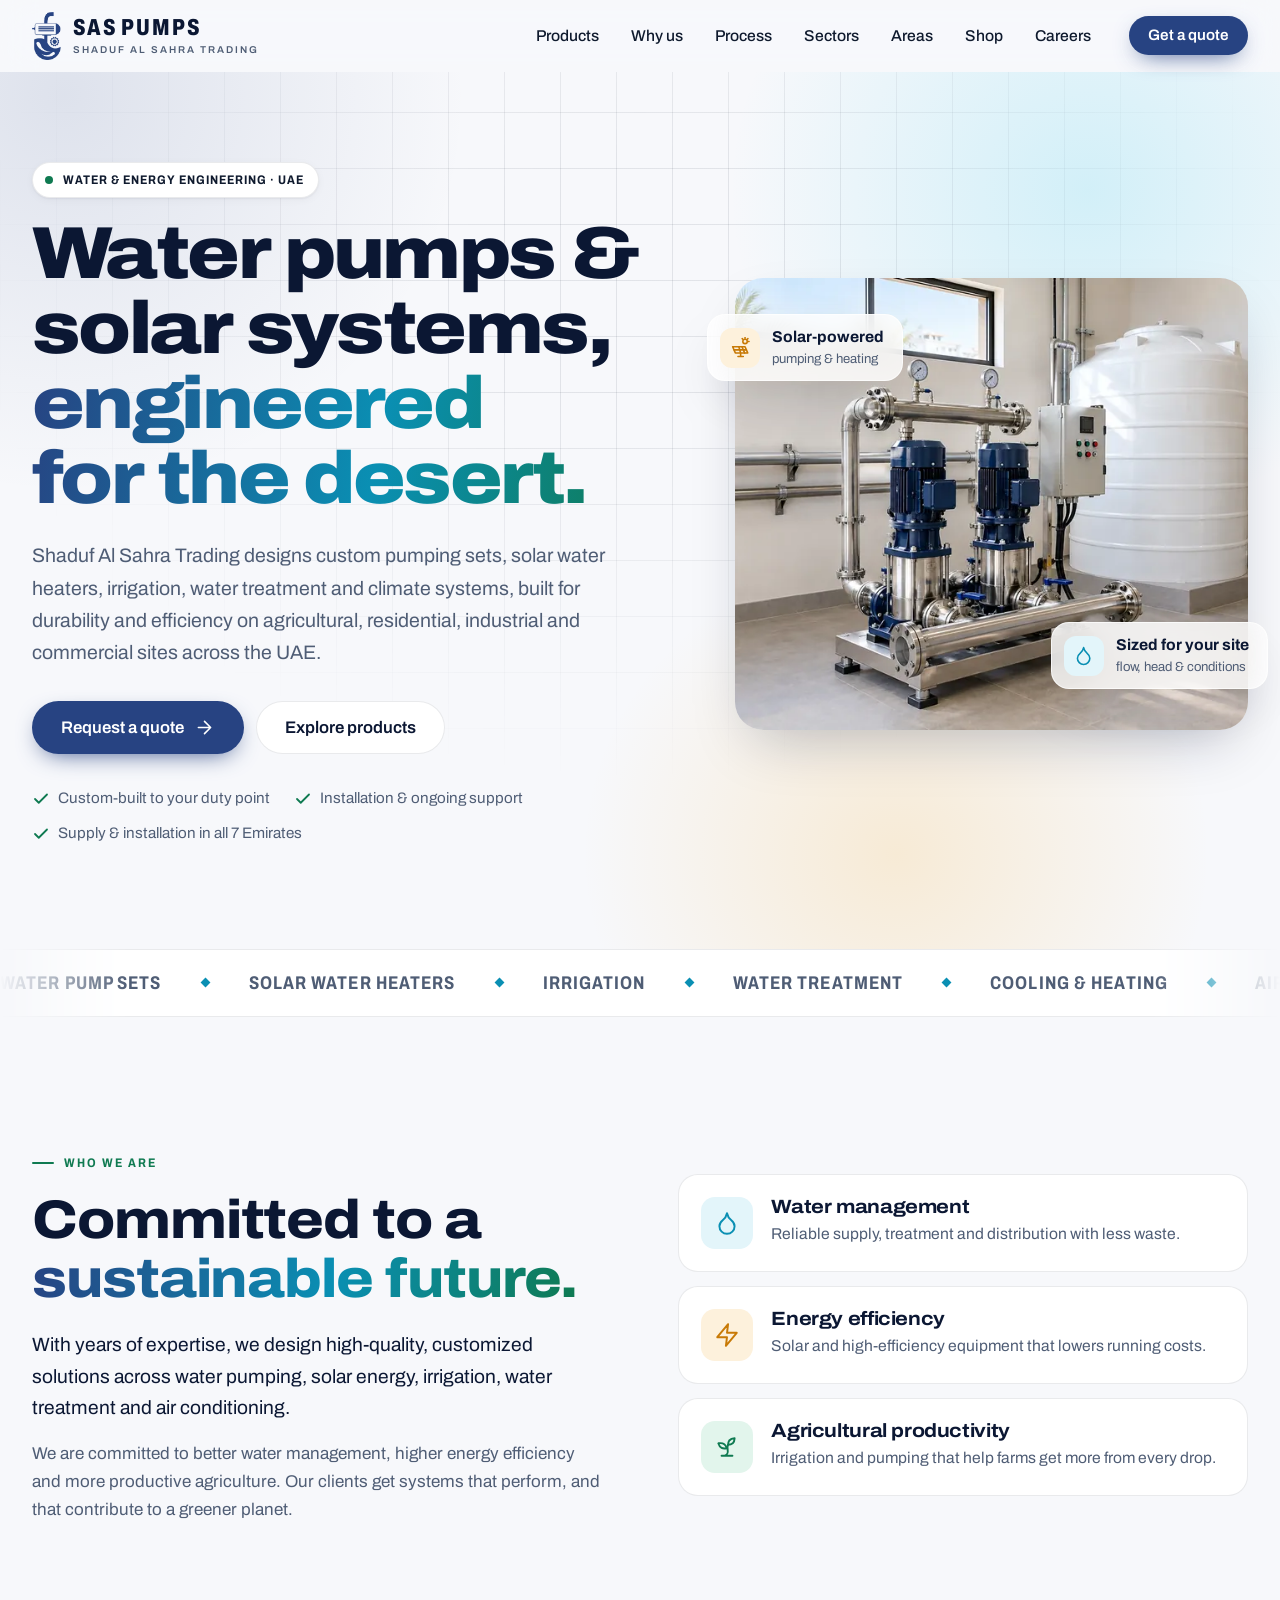
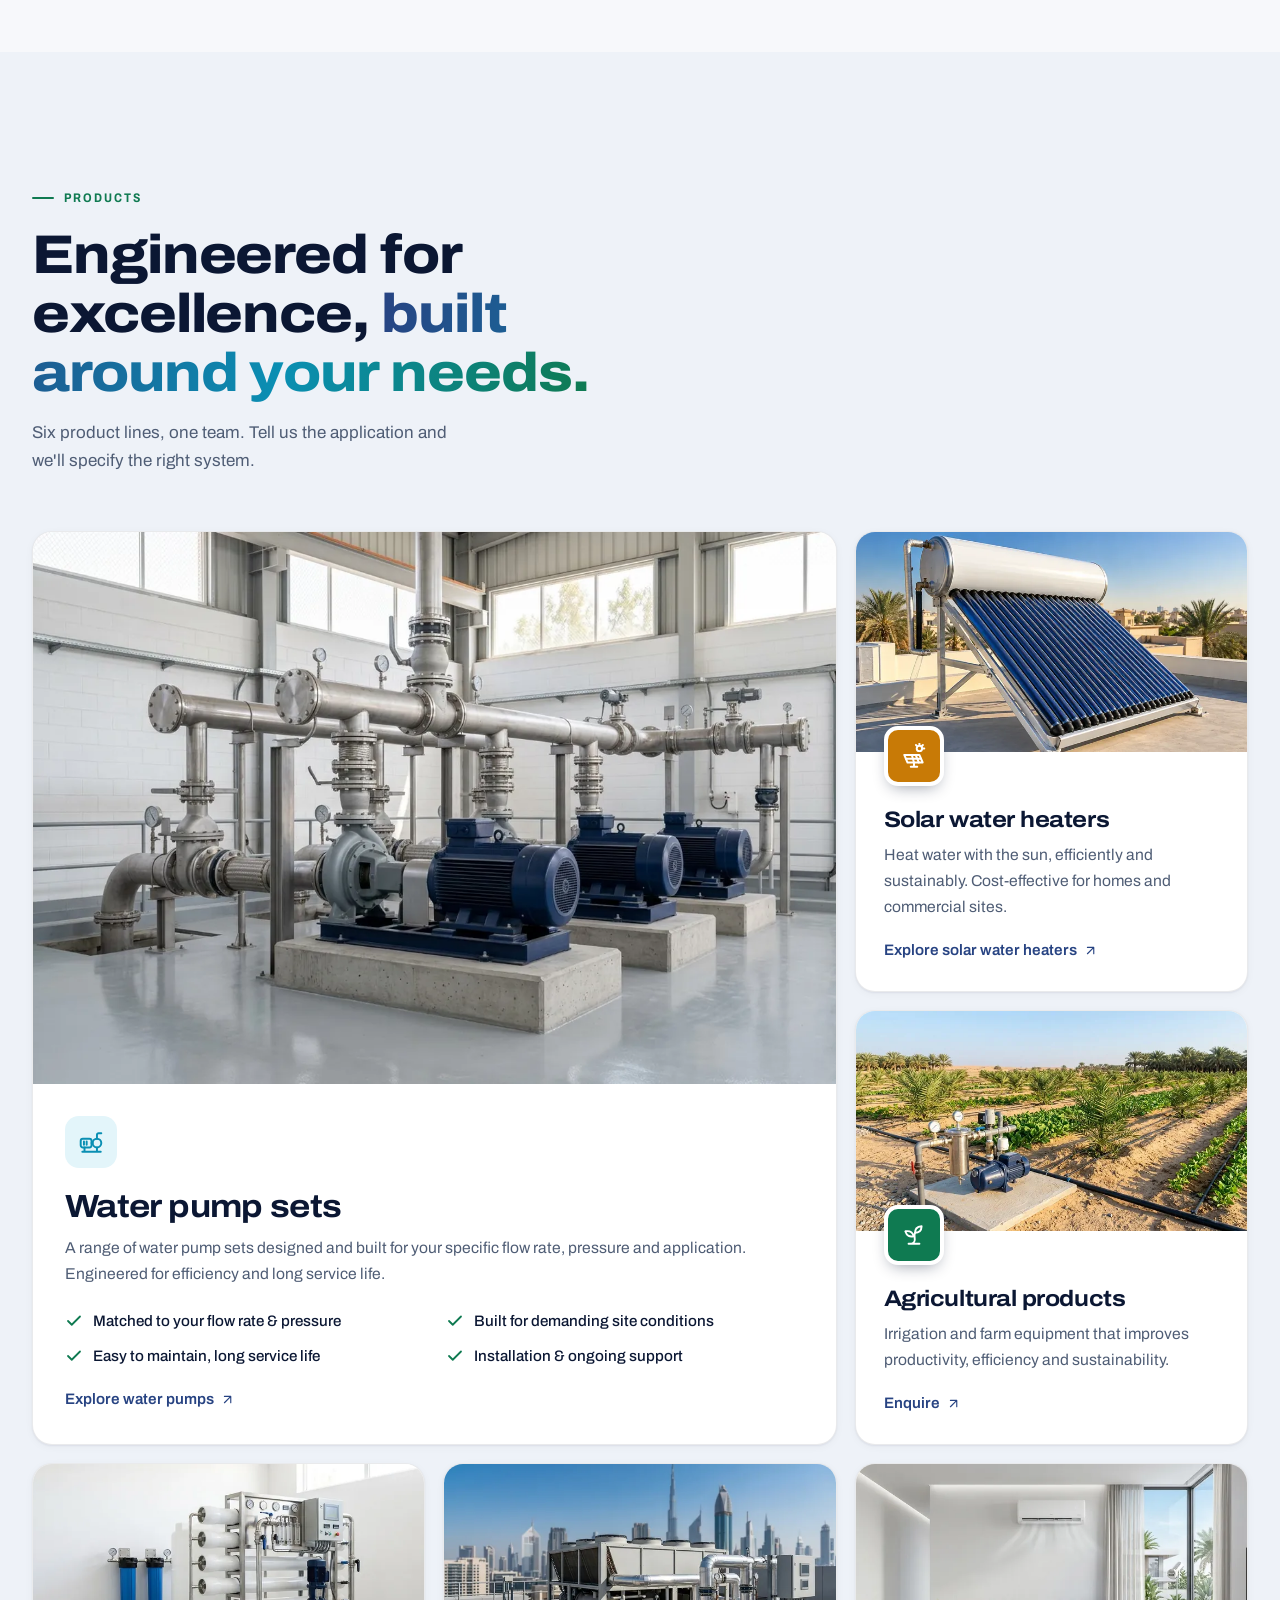
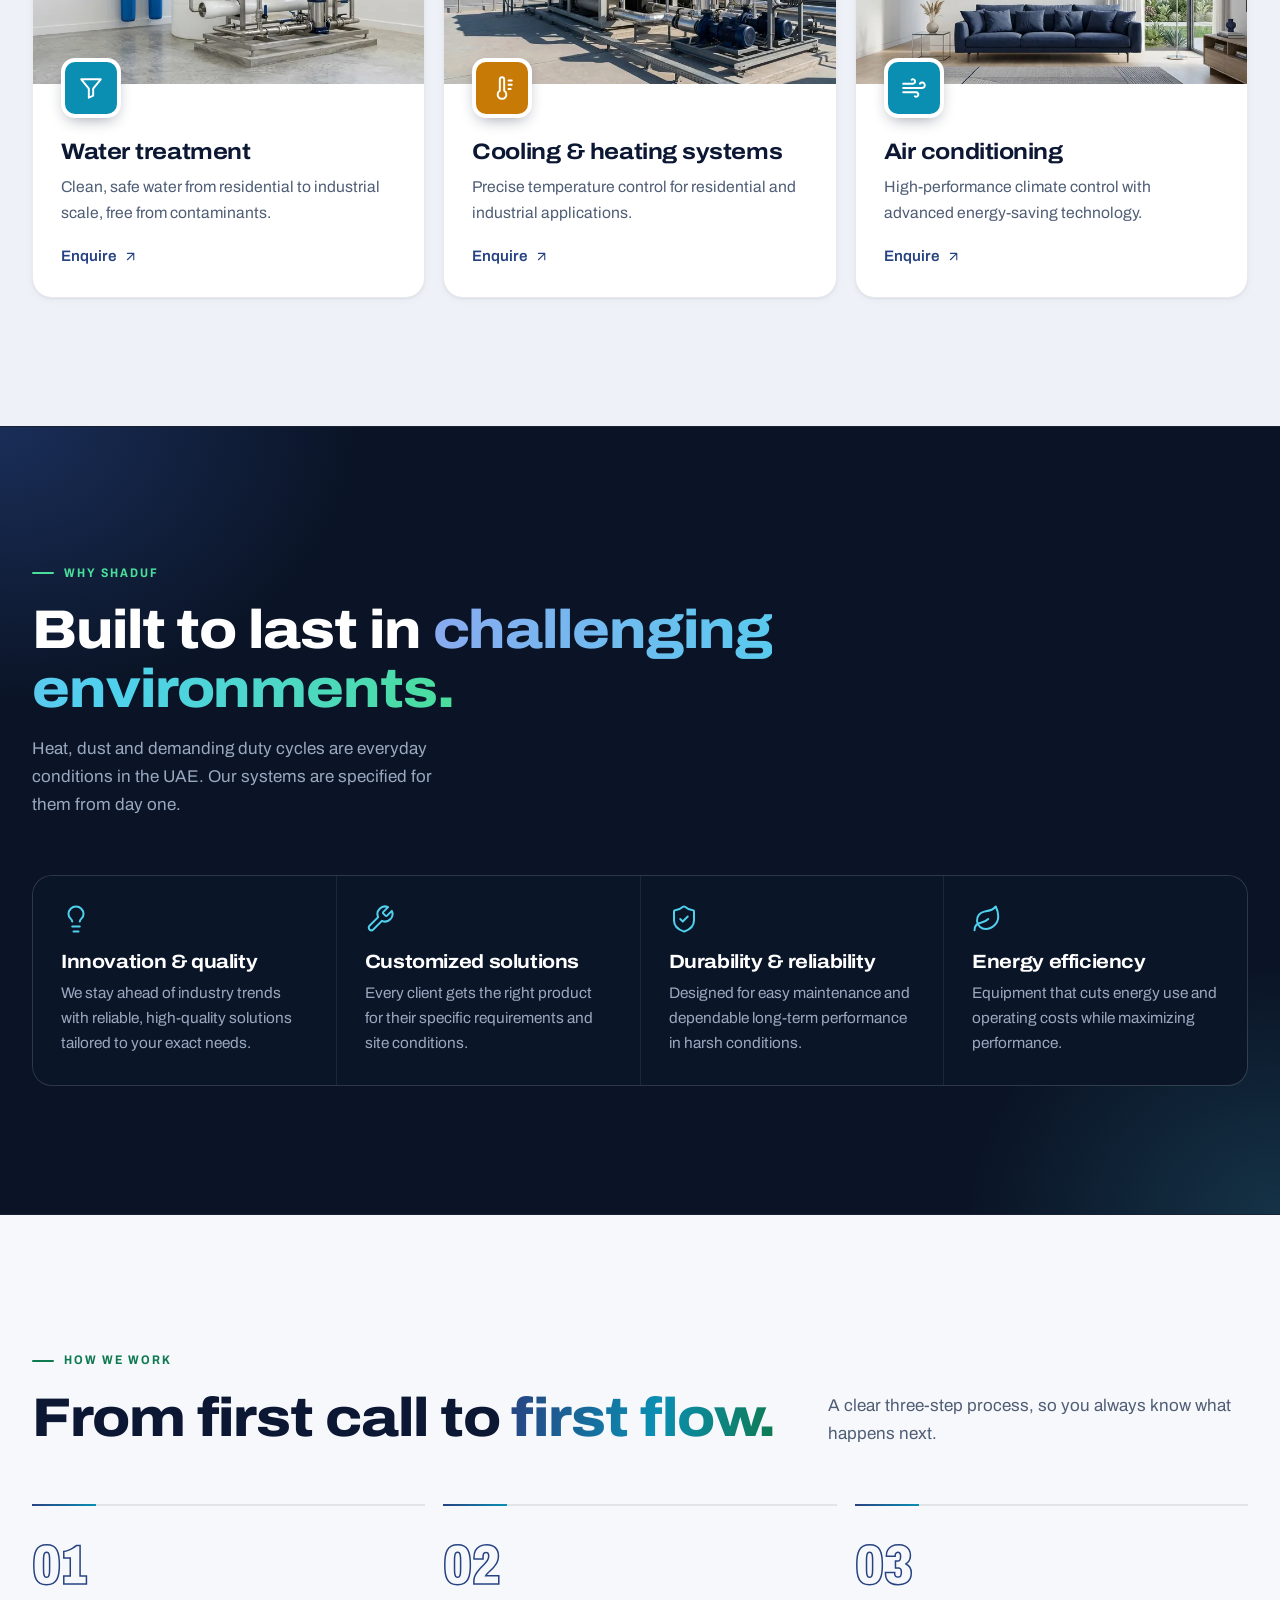
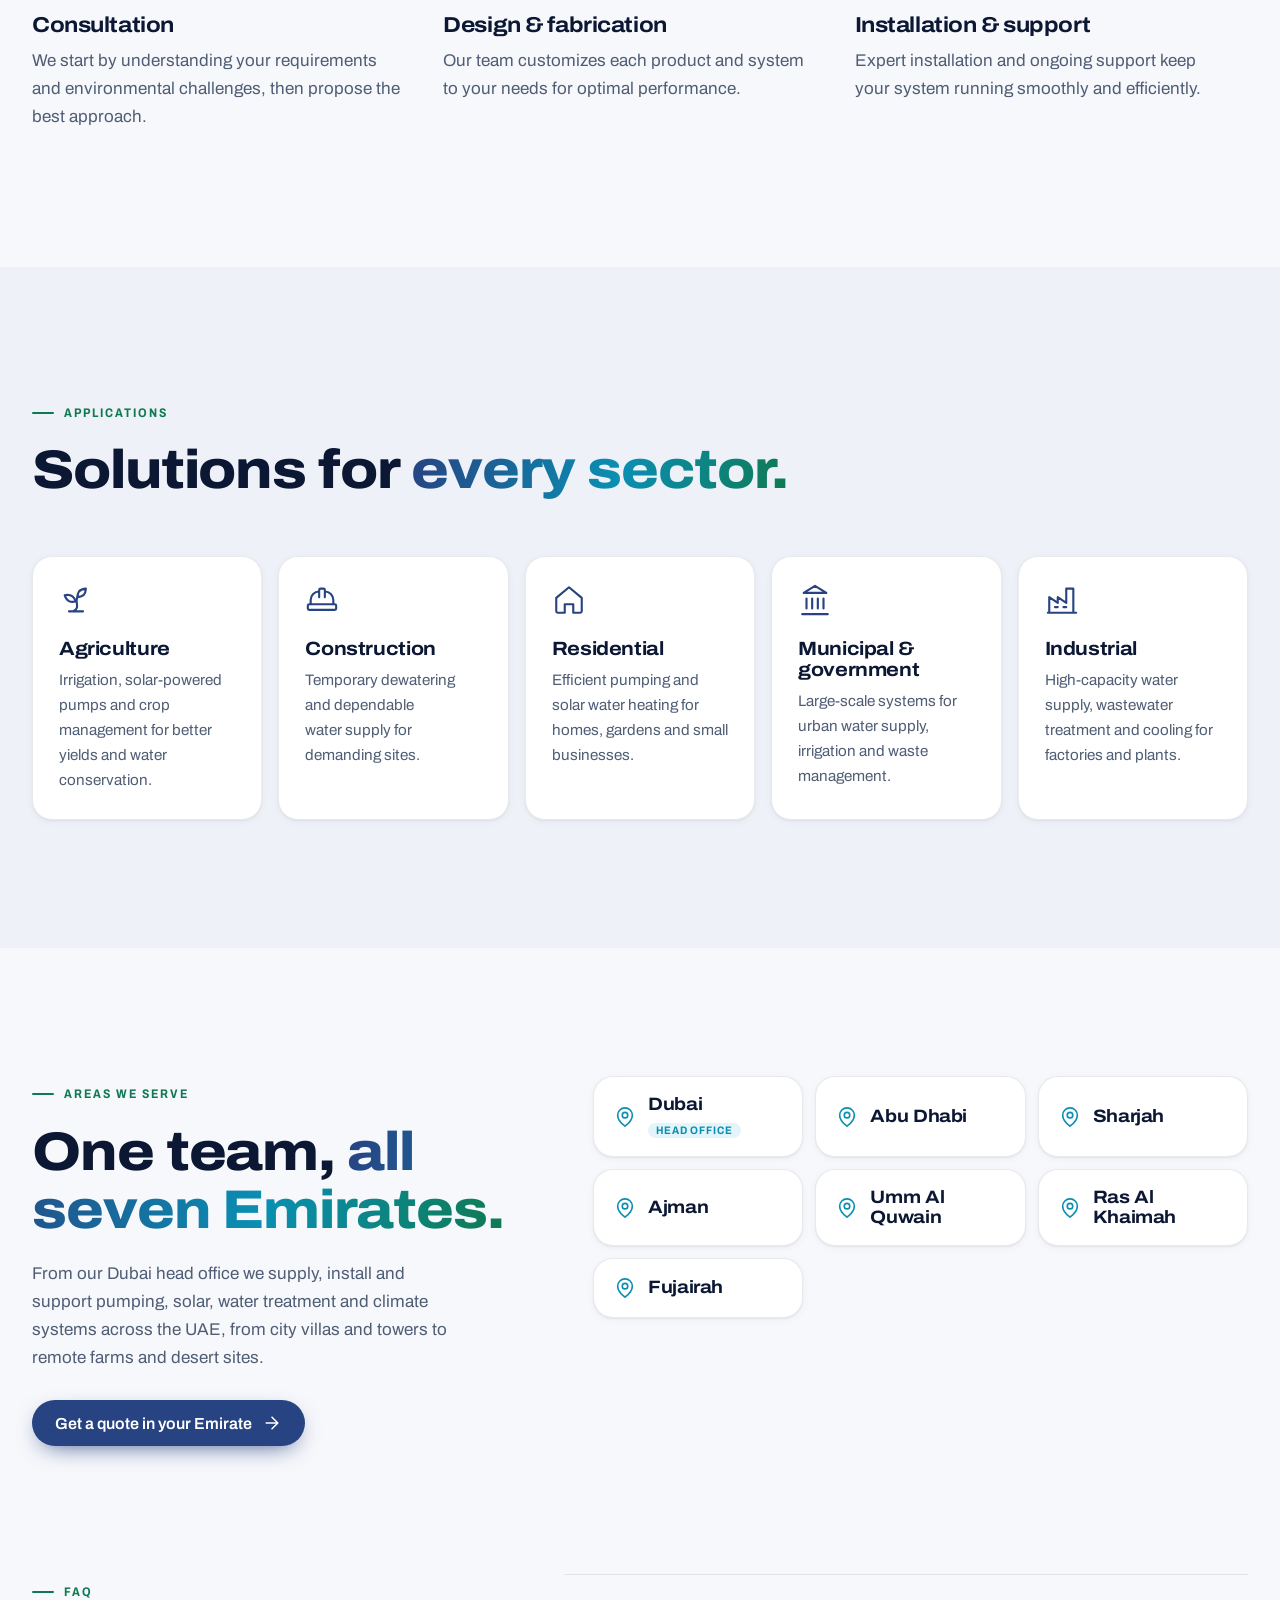
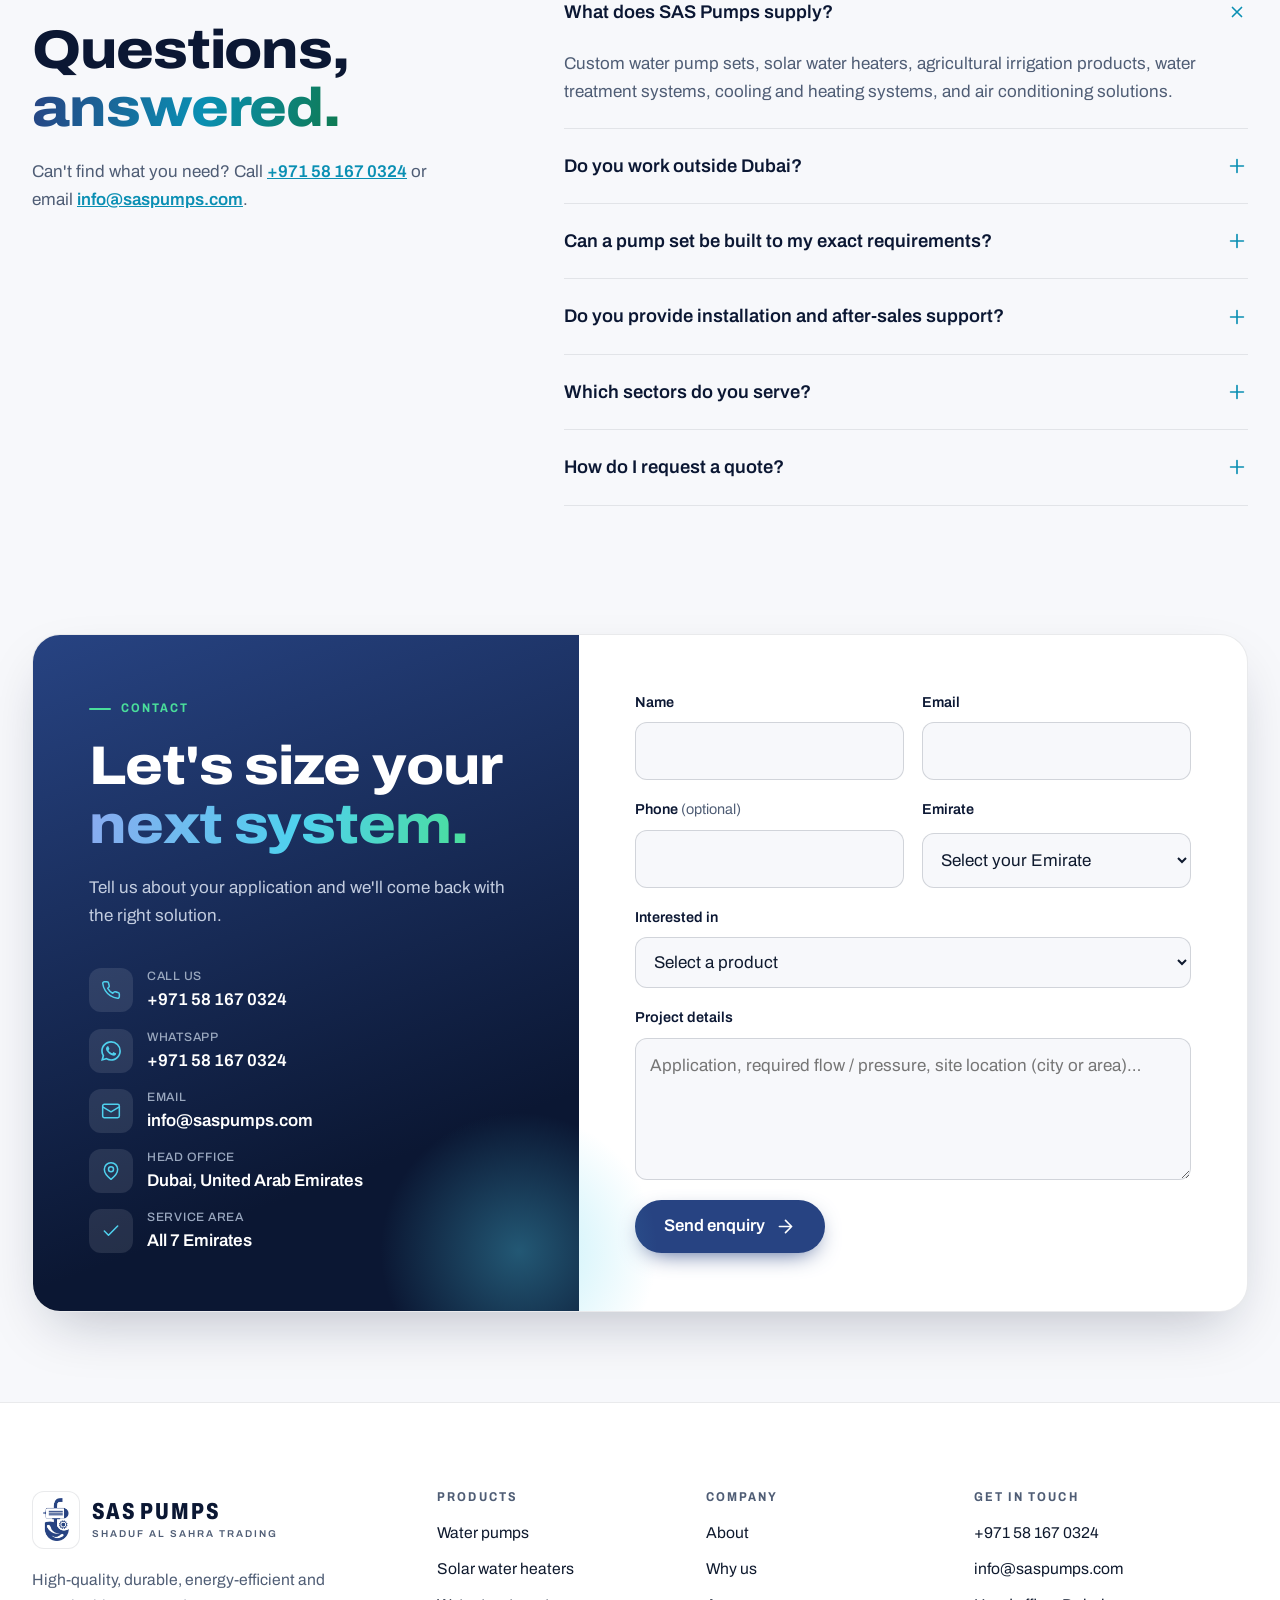
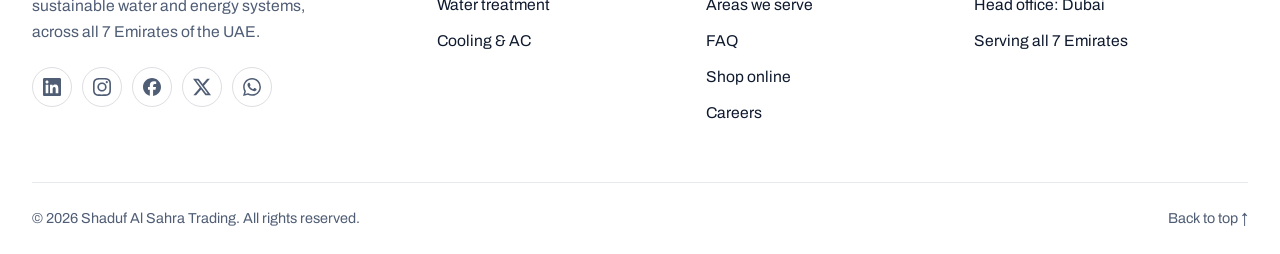
==== commit 54c1cdf0: "Replace Water pump sets card photo with clean pump station image Old engineers photo was low-resolut" ====
--- a/index.html
+++ b/index.html
@@ -302,9 +302,10 @@
                 <div class="bento">
                     <article class="card product product--feature reveal">
                         <picture class="product-media">
-                            <source srcset="/assets/img/engineers-pump-install.webp" type="image/webp">
-                            <img src="/assets/img/engineers-pump-install.jpg" width="640" height="640" loading="lazy" decoding="async"
-                                alt="Engineers inspecting an industrial centrifugal water pump installation">
+                            <source srcset="/assets/img/pump-station-centrifugal-720.webp 720w, /assets/img/pump-station-centrifugal.webp 1200w"
+                                sizes="(max-width: 640px) 100vw, (max-width: 1024px) 50vw, 820px" type="image/webp">
+                            <img src="/assets/img/pump-station-centrifugal.jpg" width="1200" height="805" loading="lazy" decoding="async"
+                                alt="Pumping station with three centrifugal pumps, blue electric motors and stainless-steel headers">
                         </picture>
                         <div class="product-body">
                             <span class="icon-tile"><svg class="i" aria-hidden="true"><use href="#i-pump"/></svg></span>
--- a/styles.css
+++ b/styles.css
@@ -652,12 +652,18 @@
     flex-direction: column;
     padding: 0 28px 28px;
 }
+/* Icons overlapping a photo: solid colour so they stay visible on any image */
 .product-photo-body .icon-tile {
     position: relative;
     margin-top: -26px;
     border: 4px solid var(--surface);
     box-sizing: content-box;
-}
+    background: var(--water);
+    color: light-dark(#fff, #08101f);
+    box-shadow: 0 6px 16px -6px rgb(11 23 51 / .45);
+}
+.product-photo-body .icon-tile--sun { background: var(--sun); }
+.product-photo-body .icon-tile--green { background: var(--green); }
 .product-specs { display: grid; gap: 10px; margin-top: 22px; }
 .product-specs li {
     display: flex;
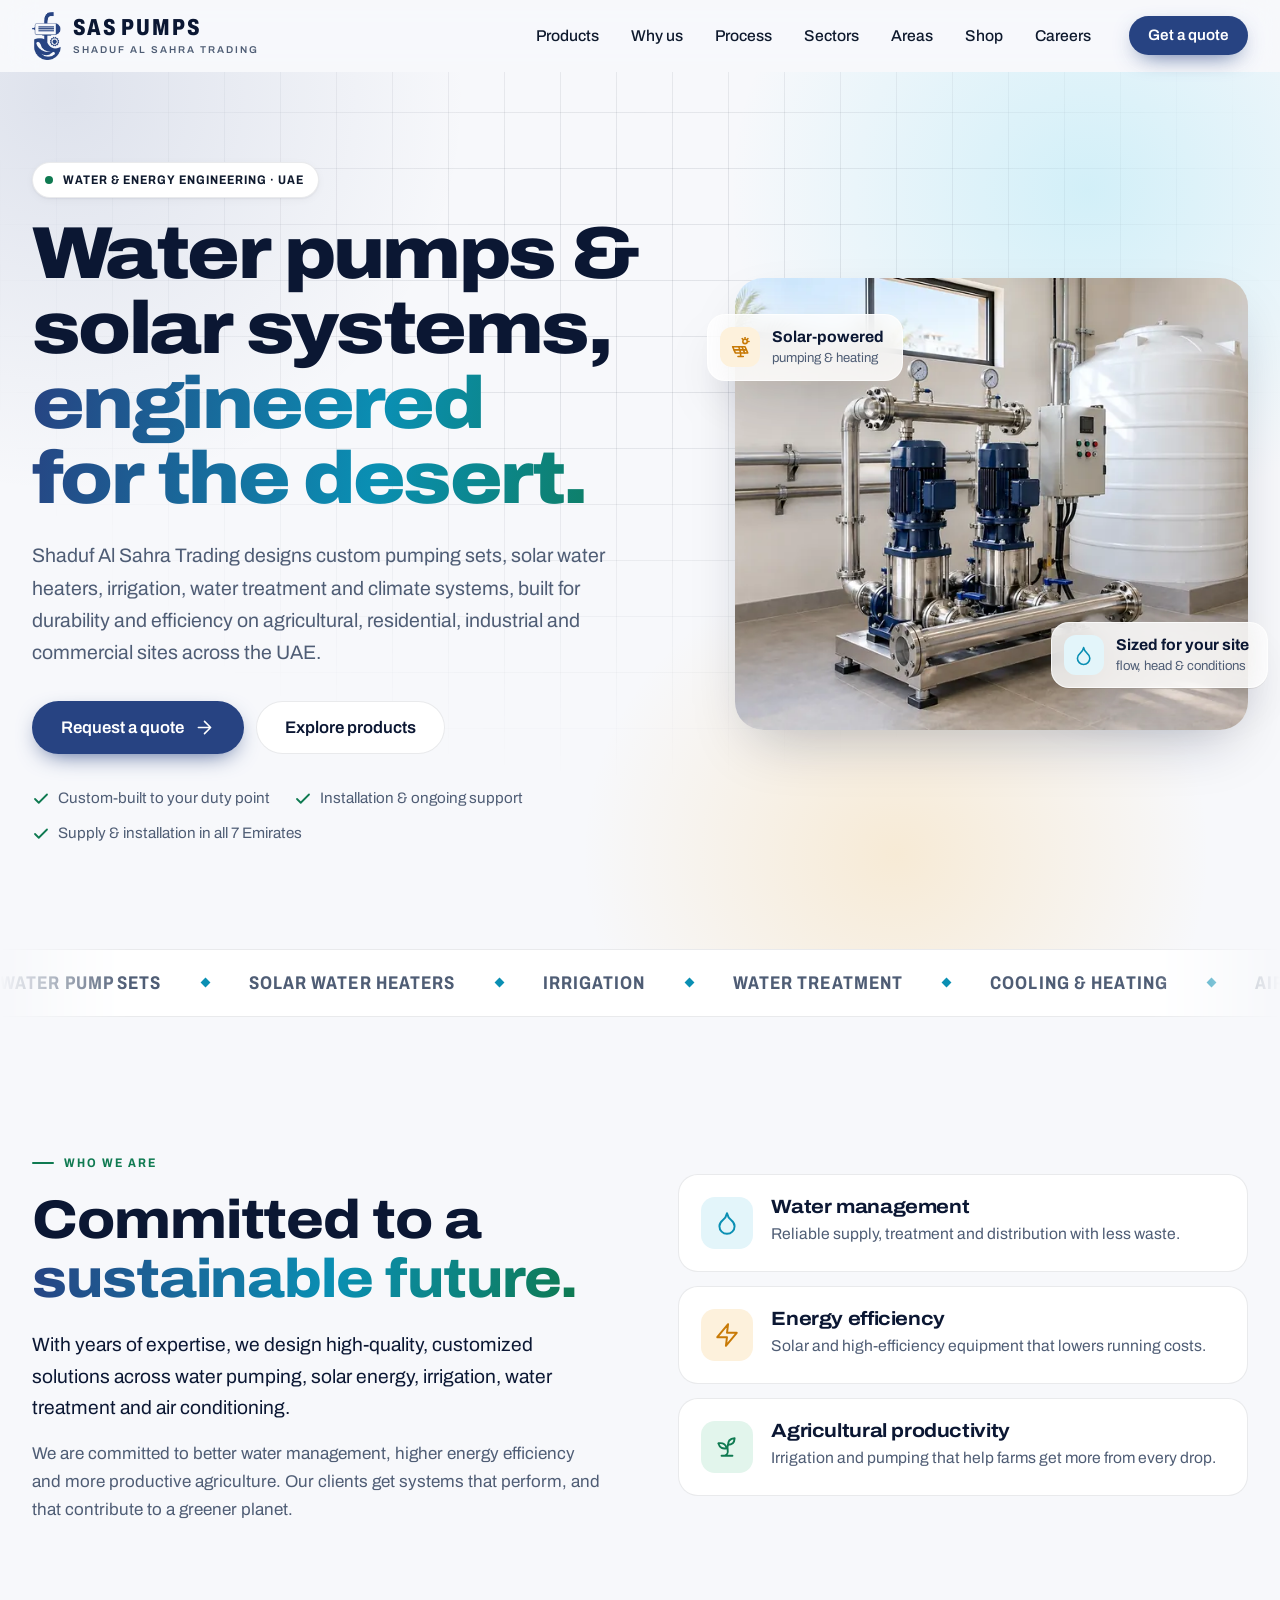
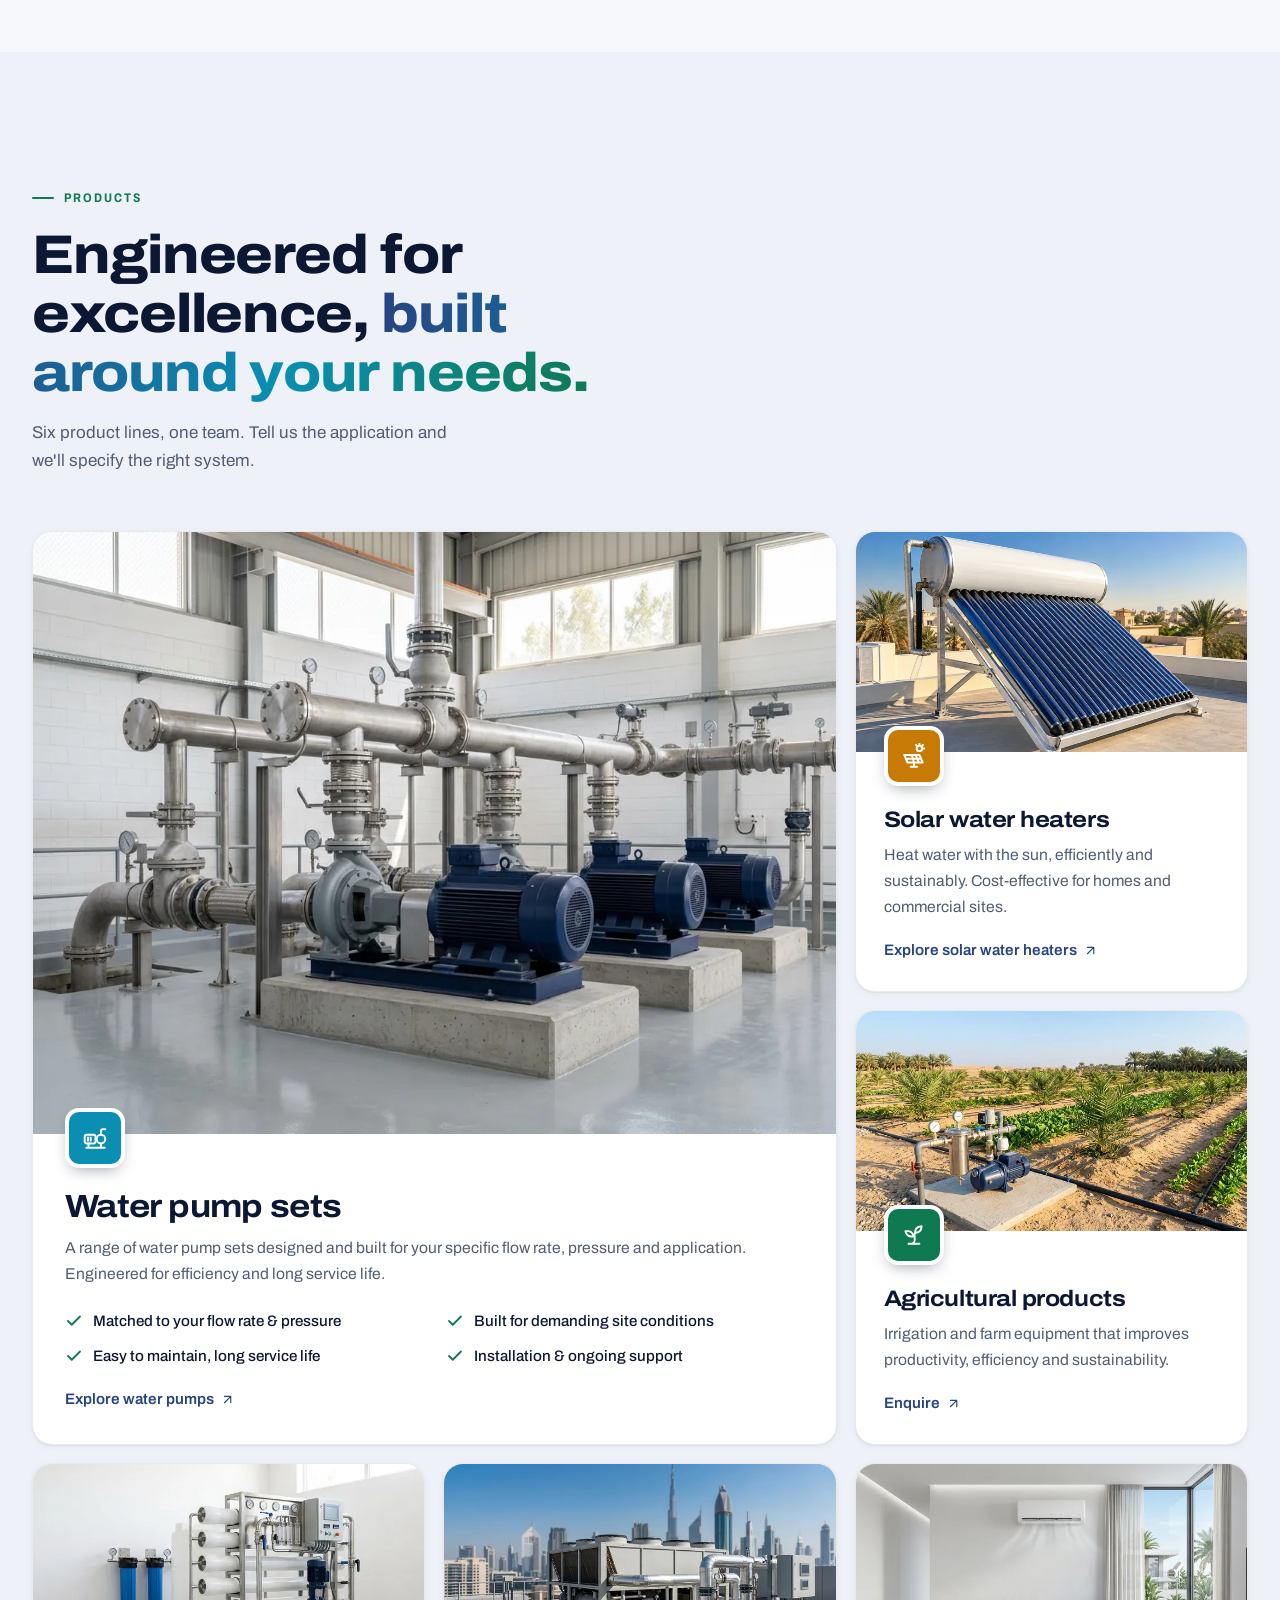
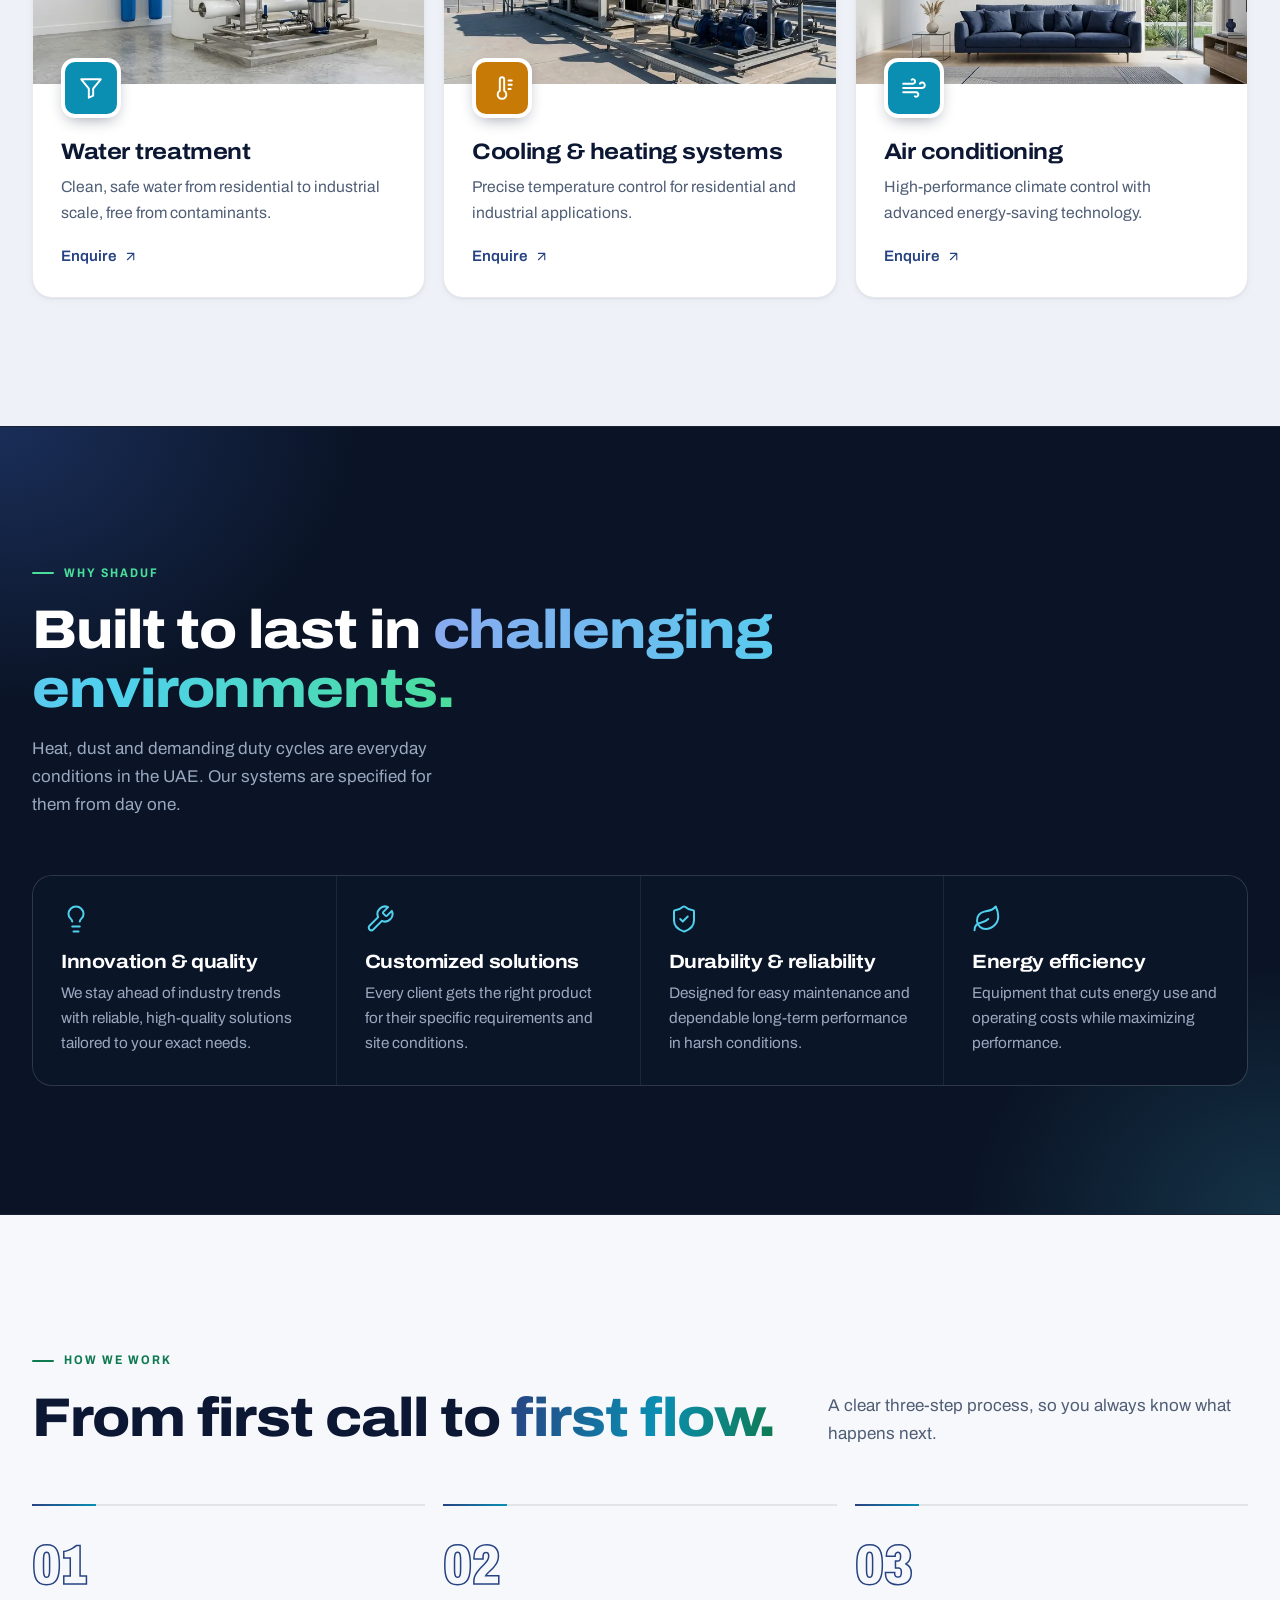
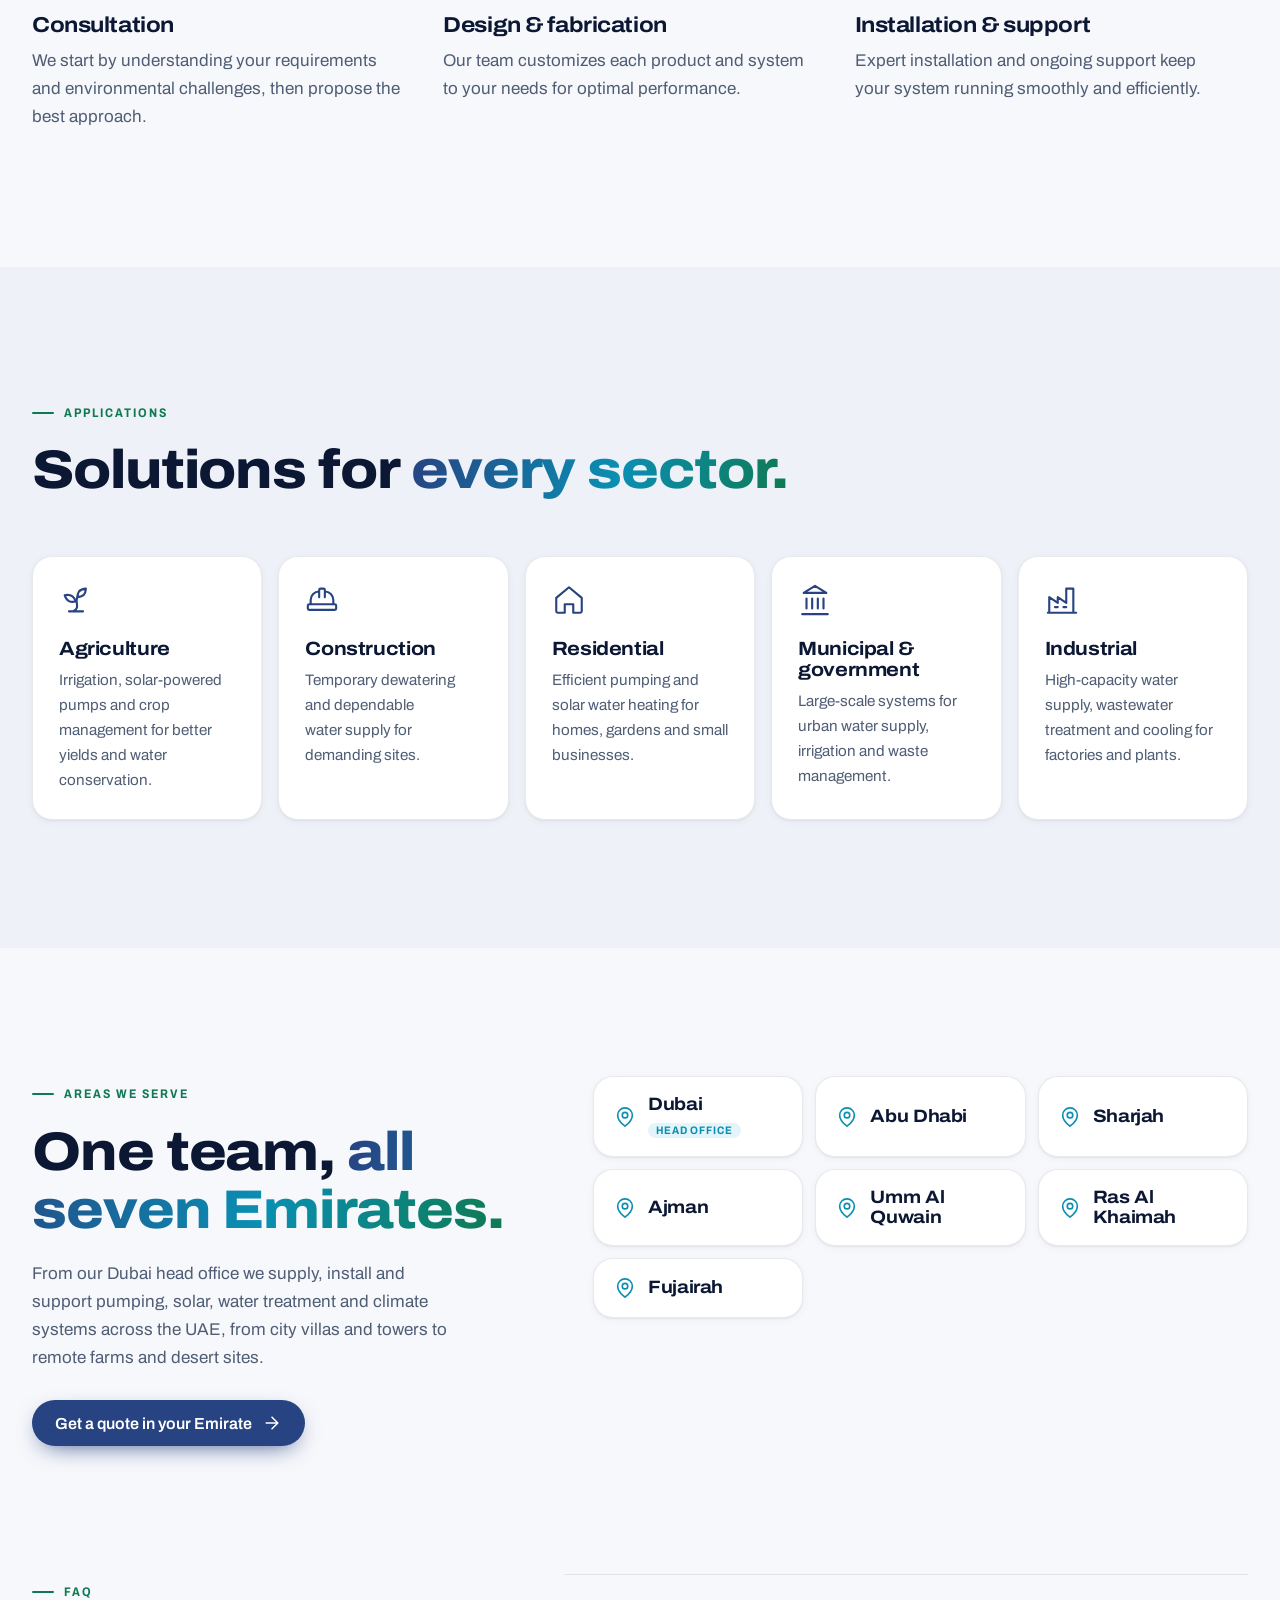
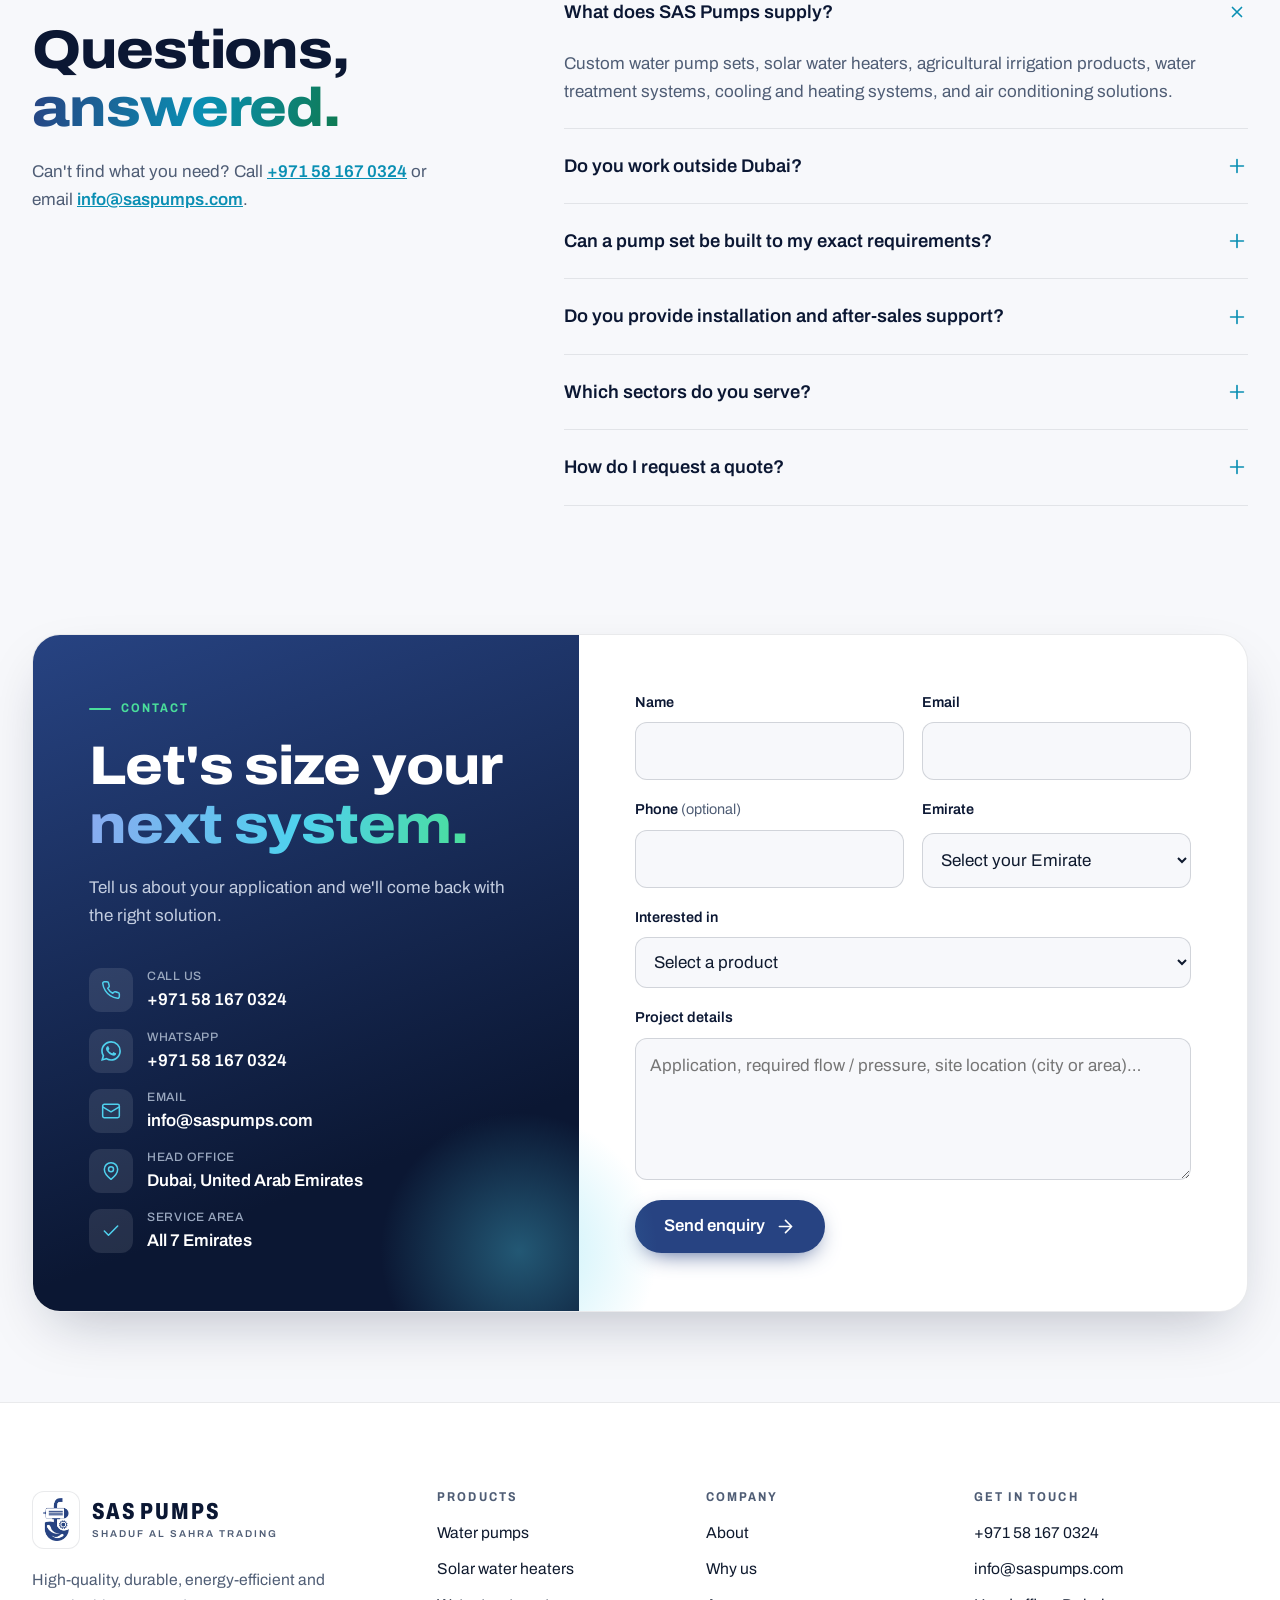
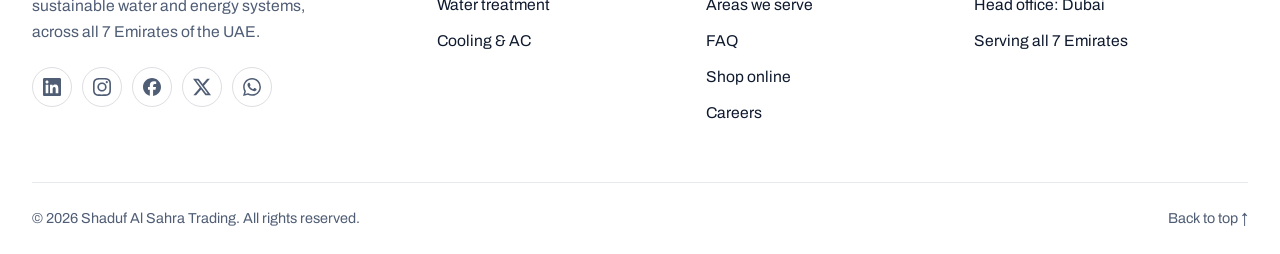
==== commit 8412ae40: "Point enquiry forms to new Formspree form (mzezveqv) Co-Authored-By: Claude Opus 5.5 <noreply@anthro" ====
--- a/index.html
+++ b/index.html
@@ -603,7 +603,7 @@
                         </ul>
                     </div>
 
-                    <form class="contact-form" id="contactForm" action="https://formspree.io/f/mkovddkq" method="POST">
+                    <form class="contact-form" id="contactForm" action="https://formspree.io/f/mzezveqv" method="POST">
                         <div class="field">
                             <label for="f-name">Name</label>
                             <input id="f-name" type="text" name="name" autocomplete="name" required>
--- a/styles.css
+++ b/styles.css
@@ -653,7 +653,8 @@
     padding: 0 28px 28px;
 }
 /* Icons overlapping a photo: solid colour so they stay visible on any image */
-.product-photo-body .icon-tile {
+.product-photo-body .icon-tile,
+.product--feature .icon-tile {
     position: relative;
     margin-top: -26px;
     border: 4px solid var(--surface);
@@ -662,6 +663,7 @@
     color: light-dark(#fff, #08101f);
     box-shadow: 0 6px 16px -6px rgb(11 23 51 / .45);
 }
+.product--feature .icon-tile { margin-top: -58px; } /* body has 32px top padding */
 .product-photo-body .icon-tile--sun { background: var(--sun); }
 .product-photo-body .icon-tile--green { background: var(--green); }
 .product-specs { display: grid; gap: 10px; margin-top: 22px; }
@@ -680,11 +682,13 @@
     .product { grid-column: span 1; }
     .product--feature { grid-column: 1 / -1; grid-row: auto; grid-template-rows: none; grid-template-columns: 1fr 1fr; }
     .product--feature .product-specs { grid-template-columns: 1fr; }
+    .product--feature .icon-tile { margin-top: 0; } /* photo sits beside the text here */
 }
 @media (max-width: 640px) {
     .bento { grid-template-columns: 1fr; }
     .product--feature { grid-template-columns: 1fr; }
     .product-media { aspect-ratio: 16 / 10; }
+    .product--feature .icon-tile { margin-top: -58px; }
 }
 
 /* =========================================================
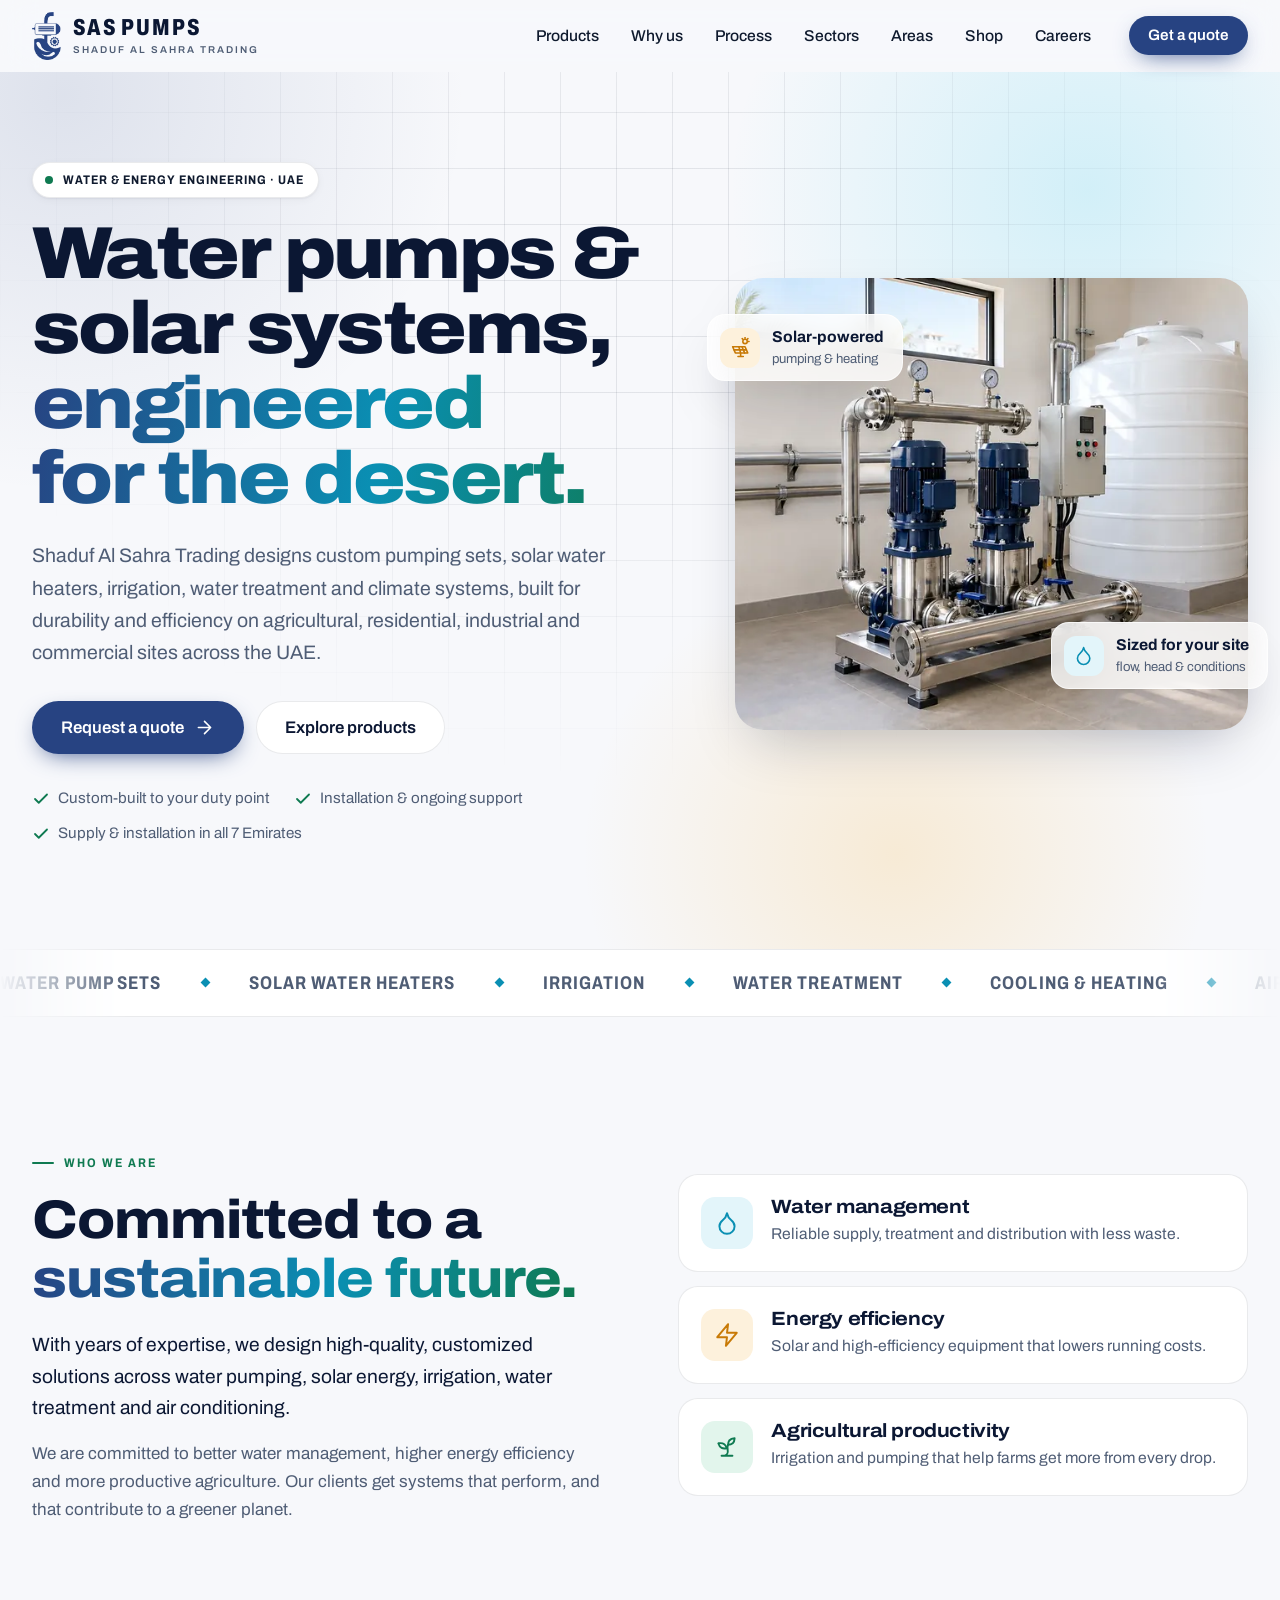
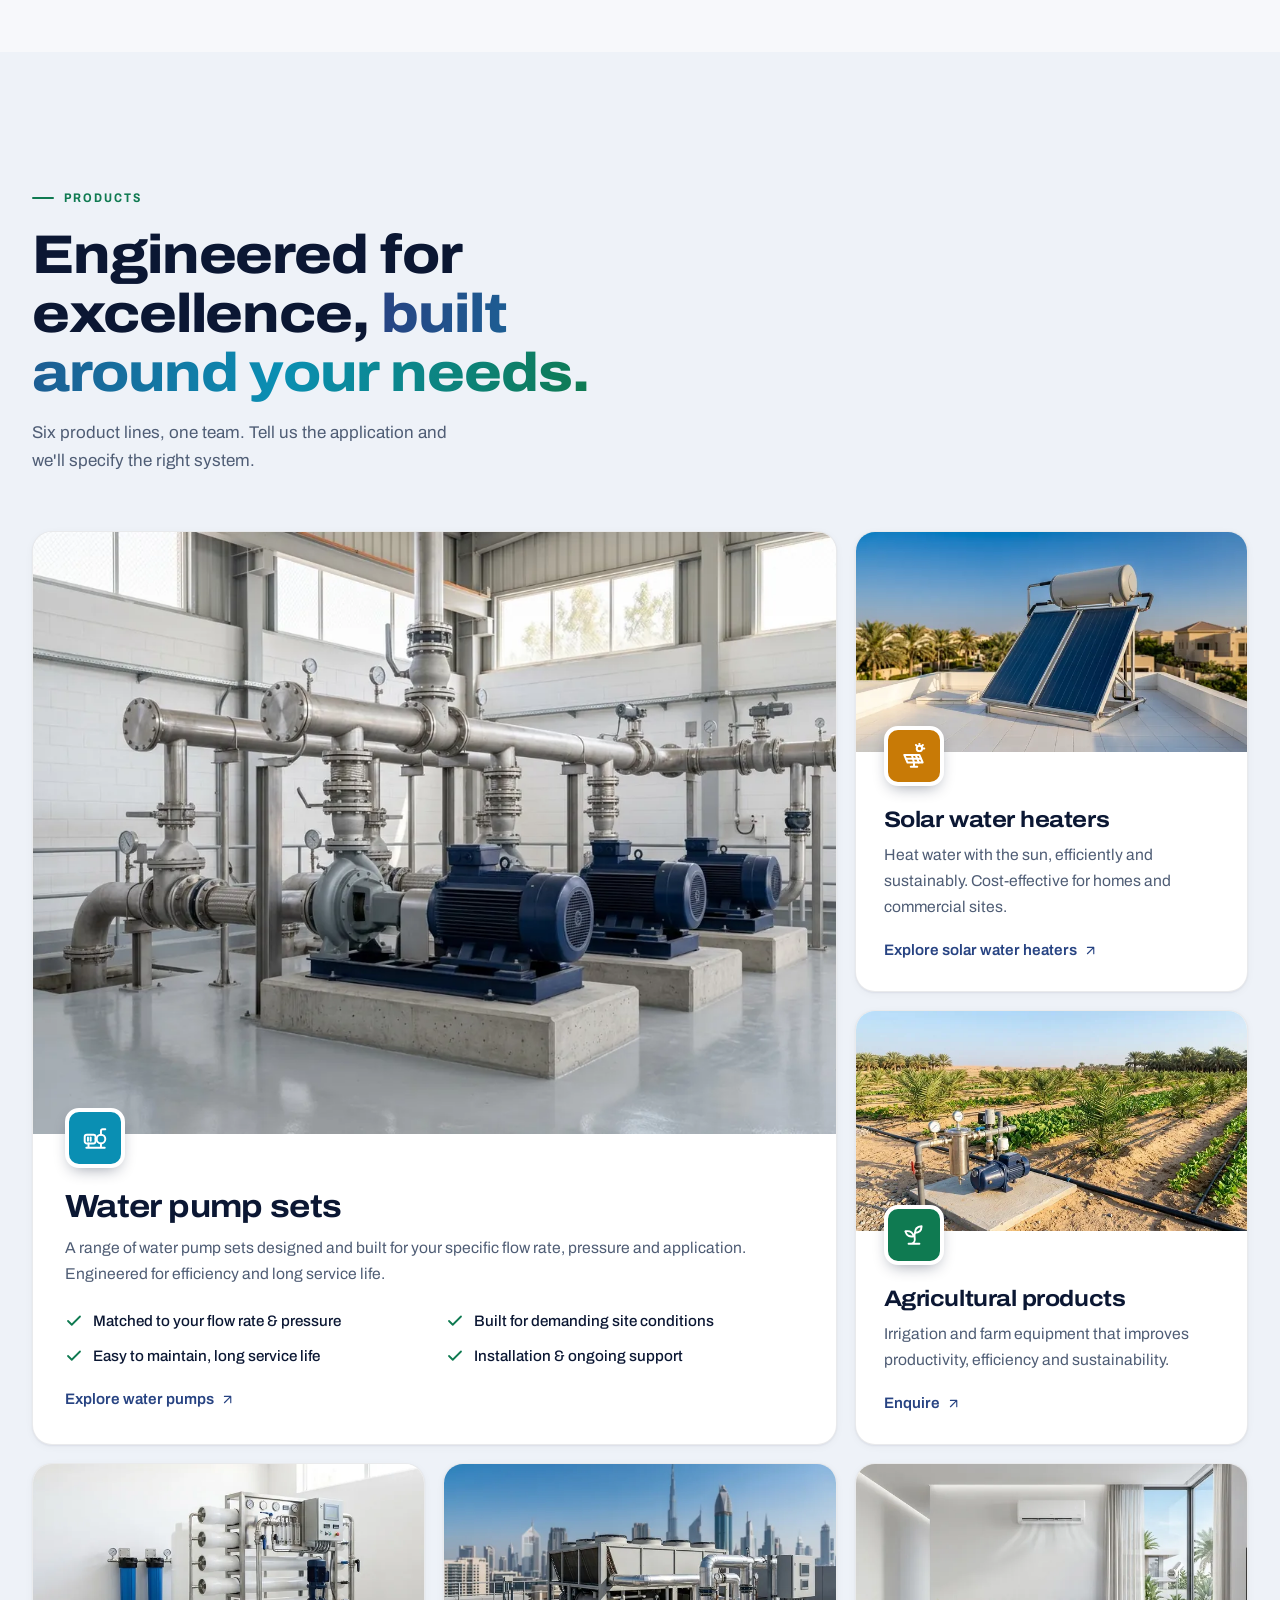
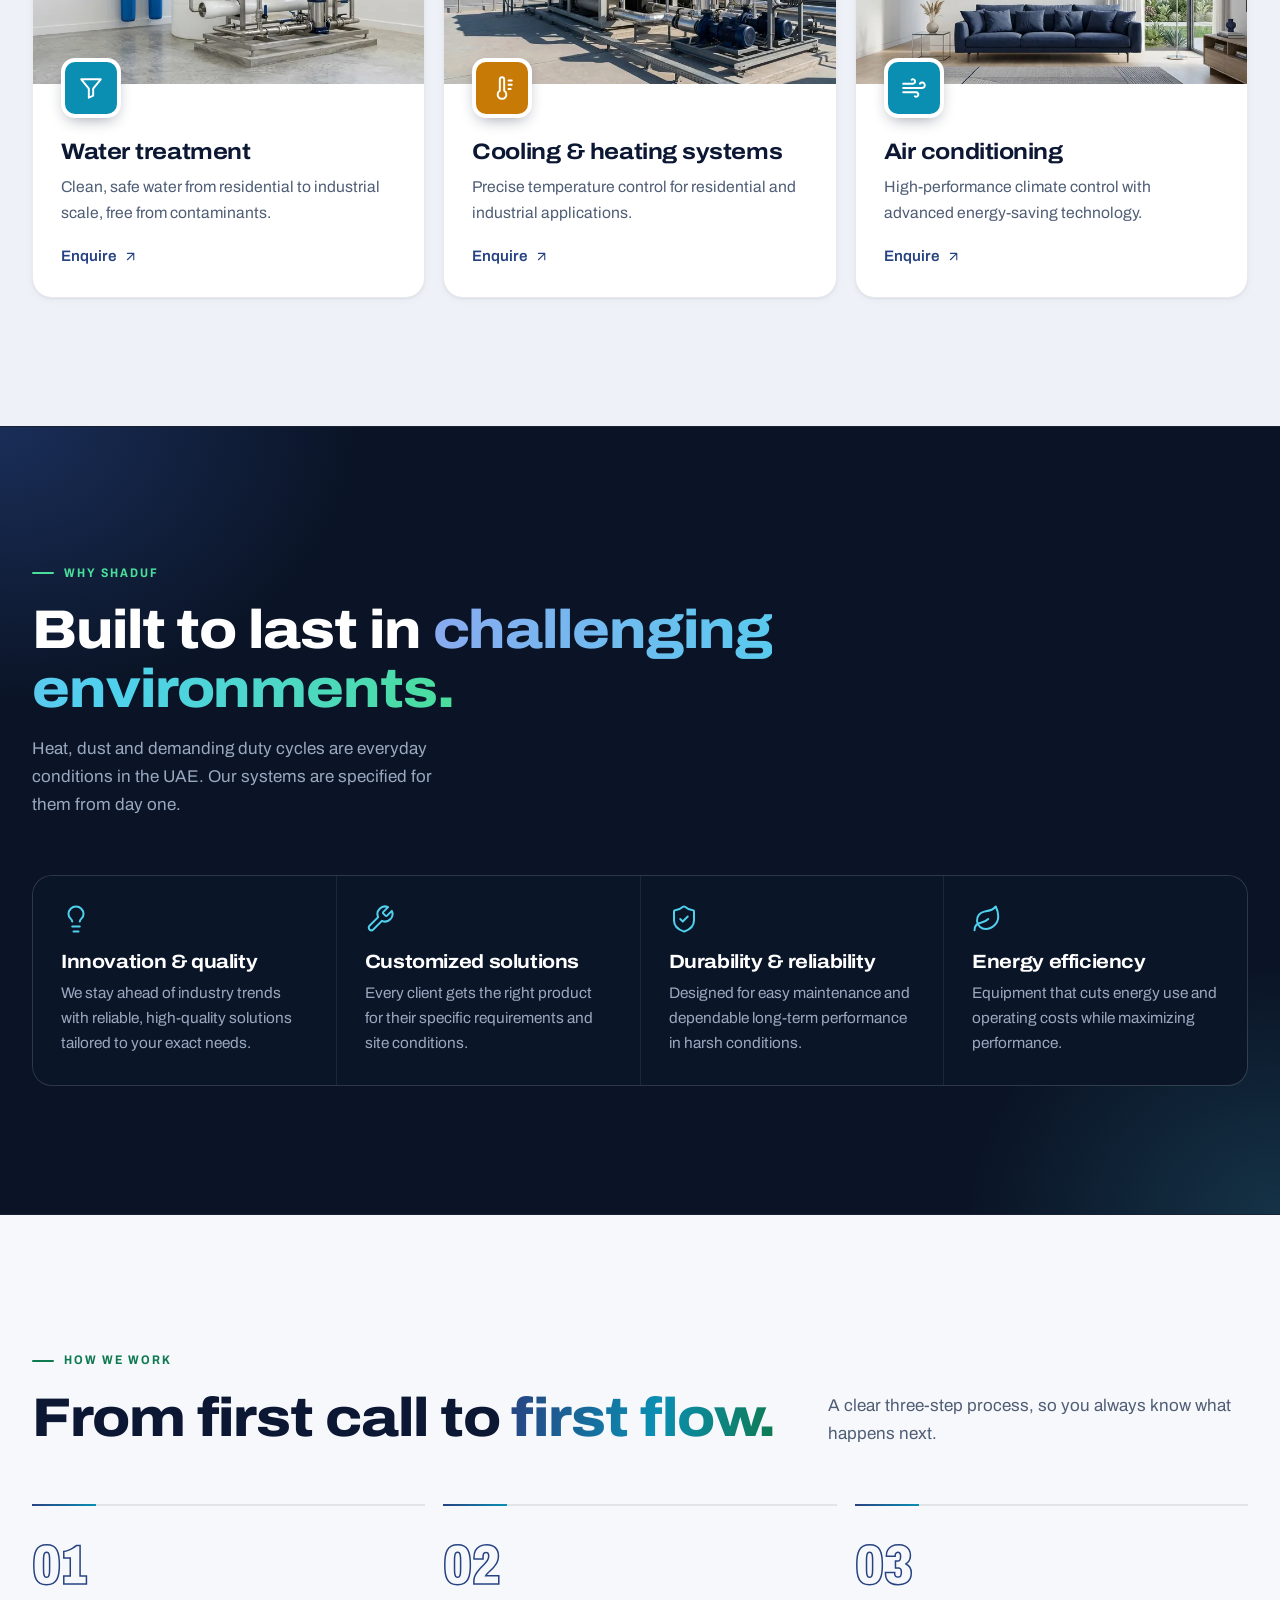
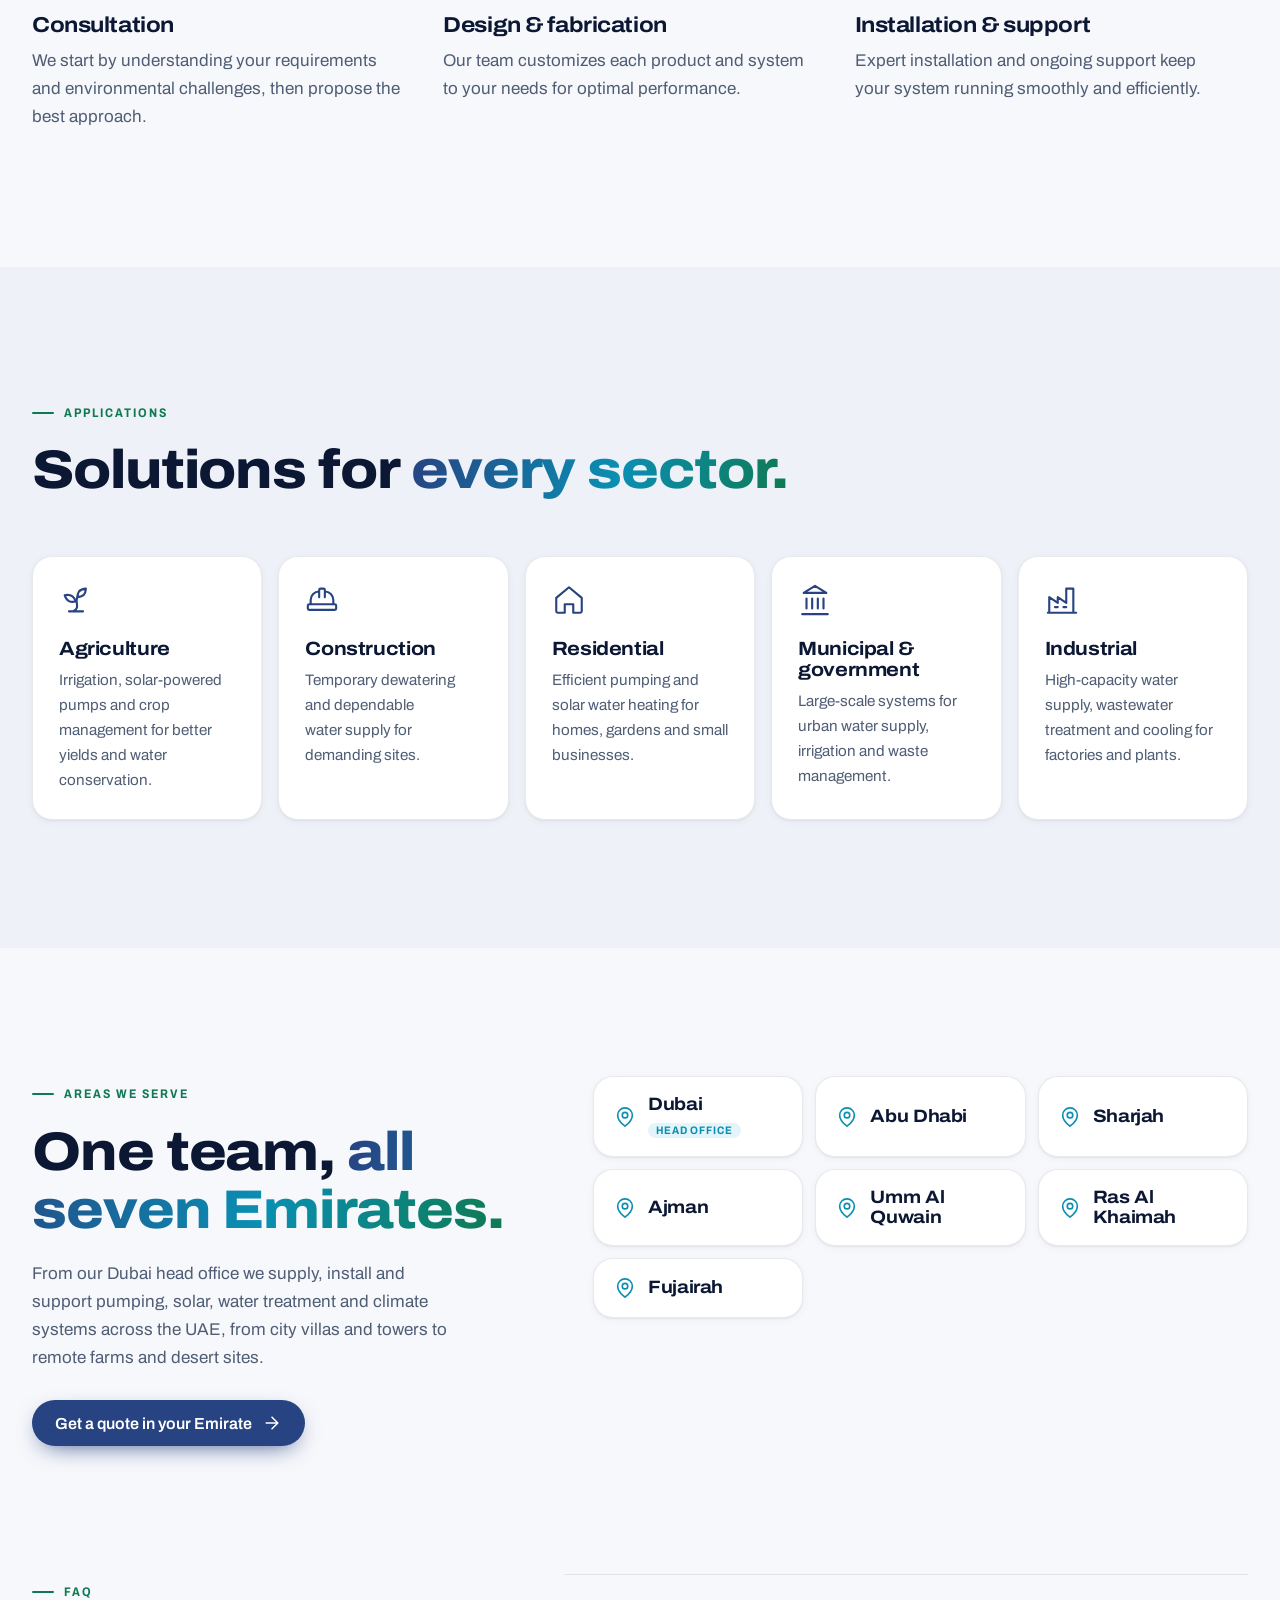
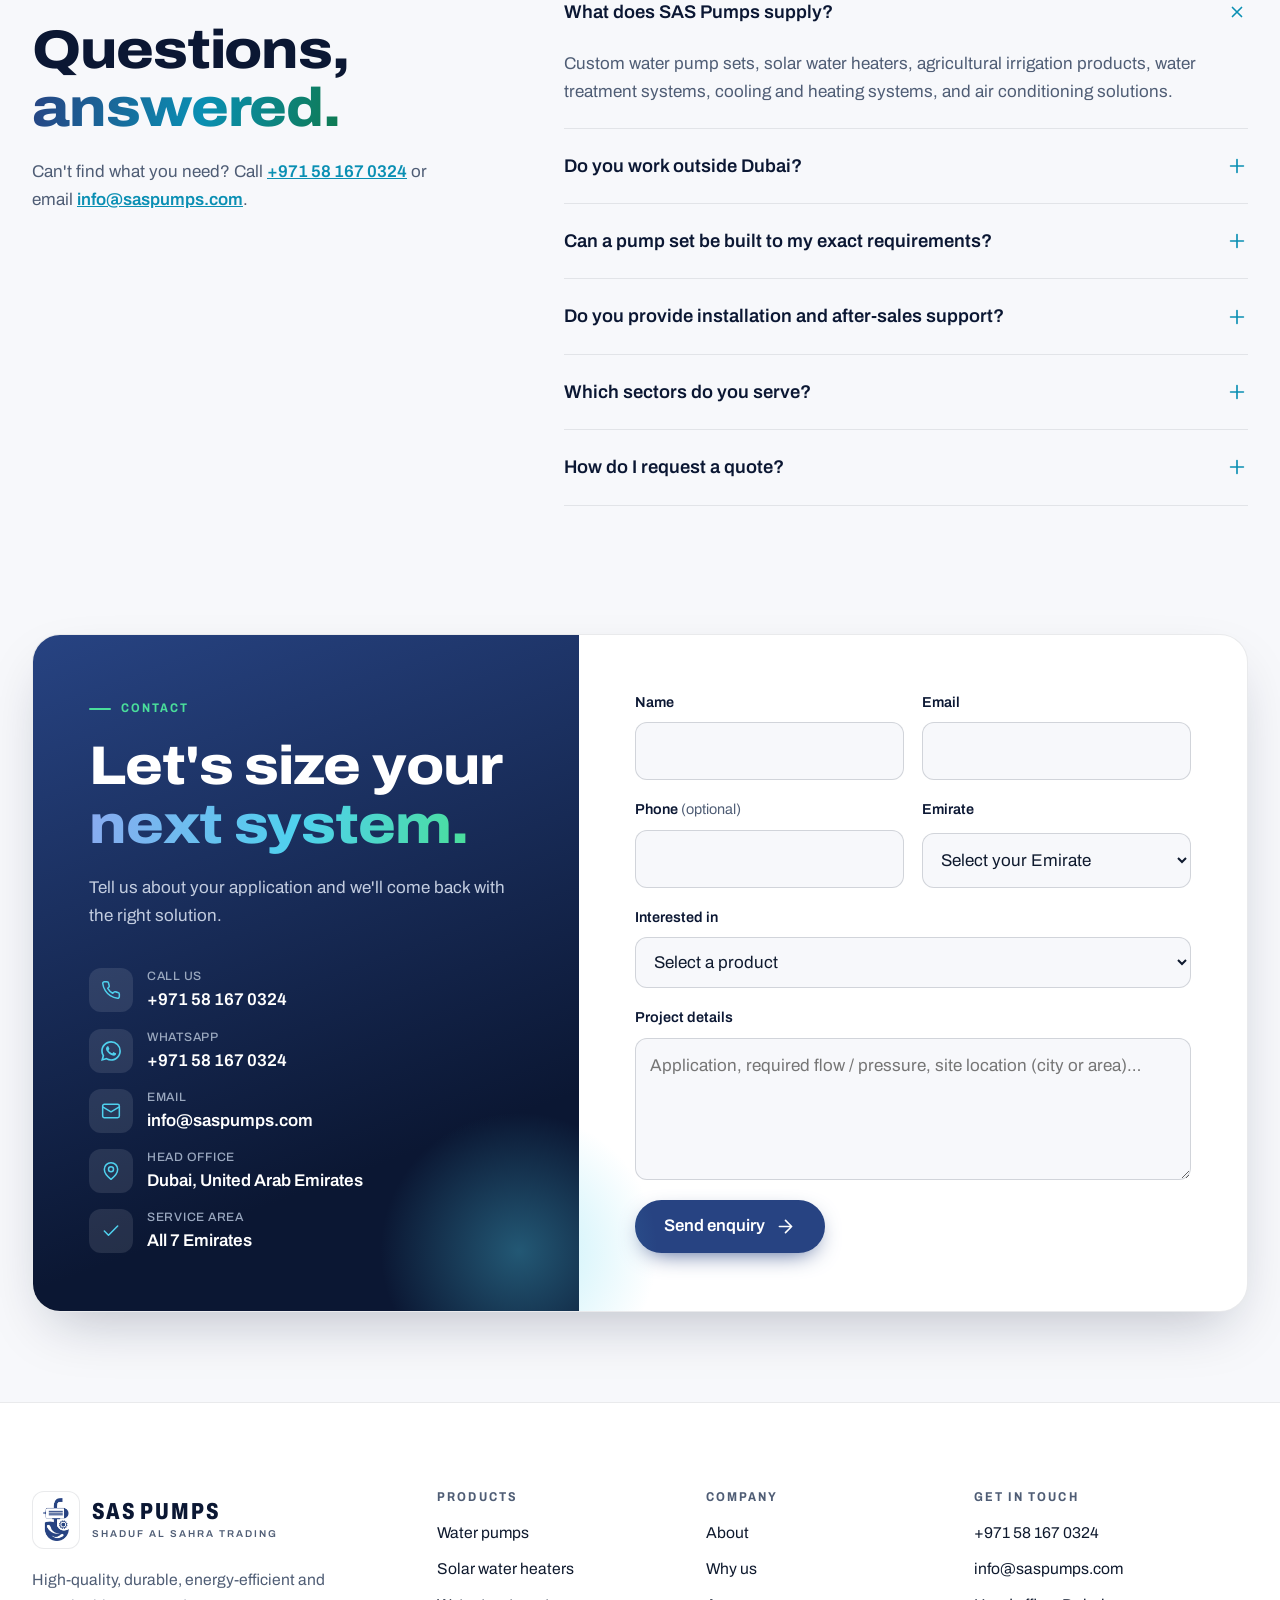
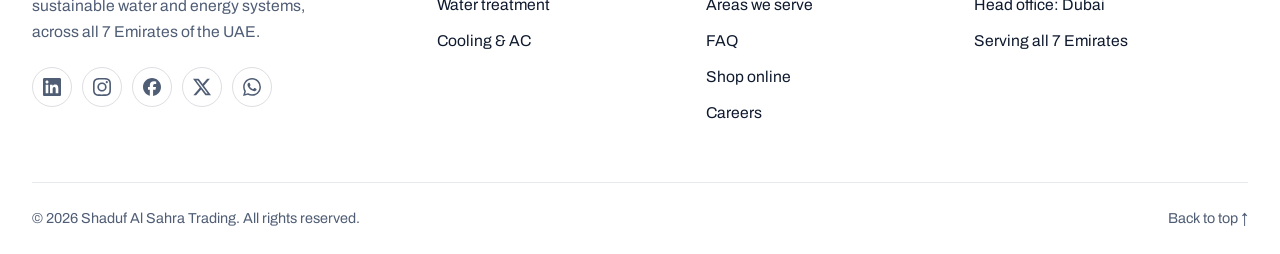
==== commit 91c9ef32: "Replace solar heater photo with flat-plate thermosiphon model Matches the flat-plate product range; " ====
--- a/index.html
+++ b/index.html
@@ -324,9 +324,9 @@
 
                     <article class="card product product--photo reveal">
                         <picture class="product-thumb">
-                            <source srcset="/assets/img/solar-water-heater-rooftop-720.webp" type="image/webp">
-                            <img src="/assets/img/solar-water-heater-rooftop.jpg" width="1200" height="900" loading="lazy" decoding="async"
-                                alt="Evacuated-tube solar water heater on a villa rooftop in the UAE">
+                            <source srcset="/assets/img/solar-water-heater-flat-plate-720.webp" type="image/webp">
+                            <img src="/assets/img/solar-water-heater-flat-plate.jpg" width="1200" height="655" loading="lazy" decoding="async"
+                                alt="Flat-plate solar water heater with two collectors and a storage tank on a villa rooftop in the UAE">
                         </picture>
                         <div class="product-photo-body">
                             <span class="icon-tile icon-tile--sun"><svg class="i" aria-hidden="true"><use href="#i-solar"/></svg></span>
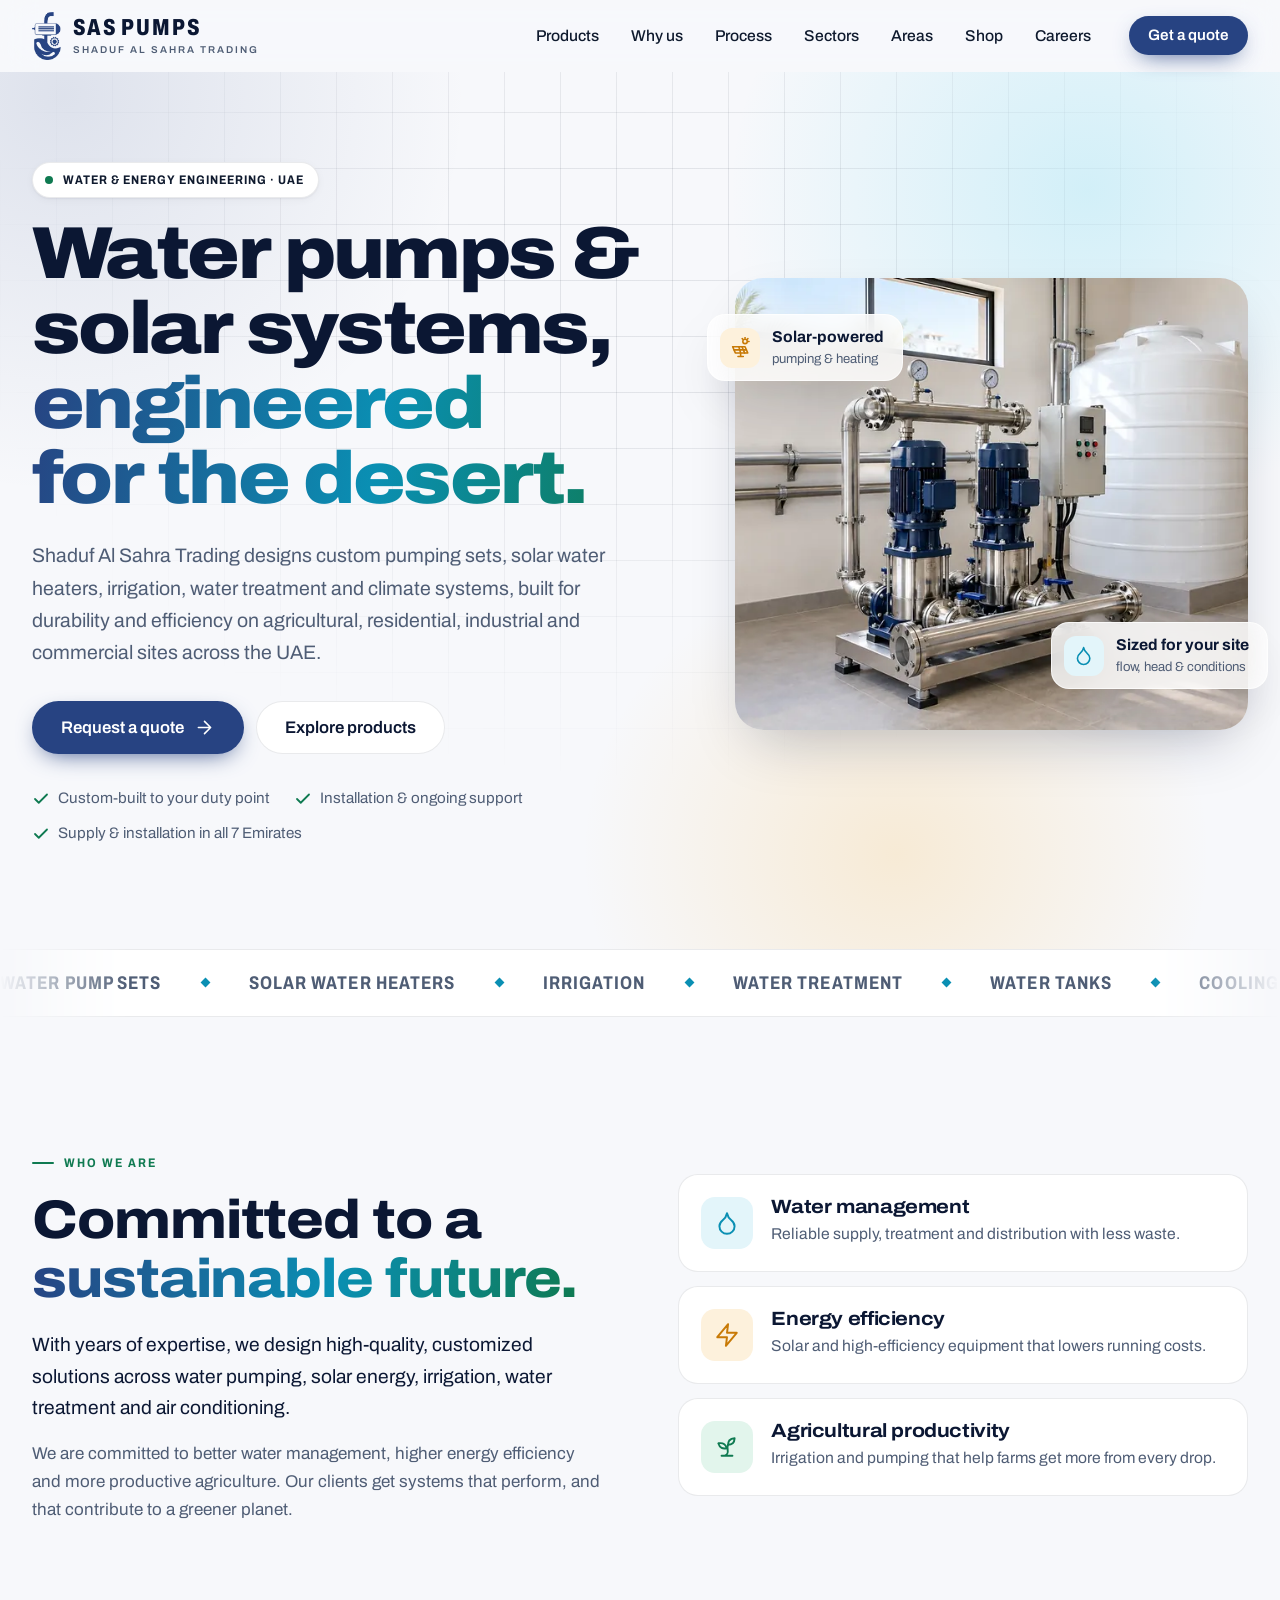
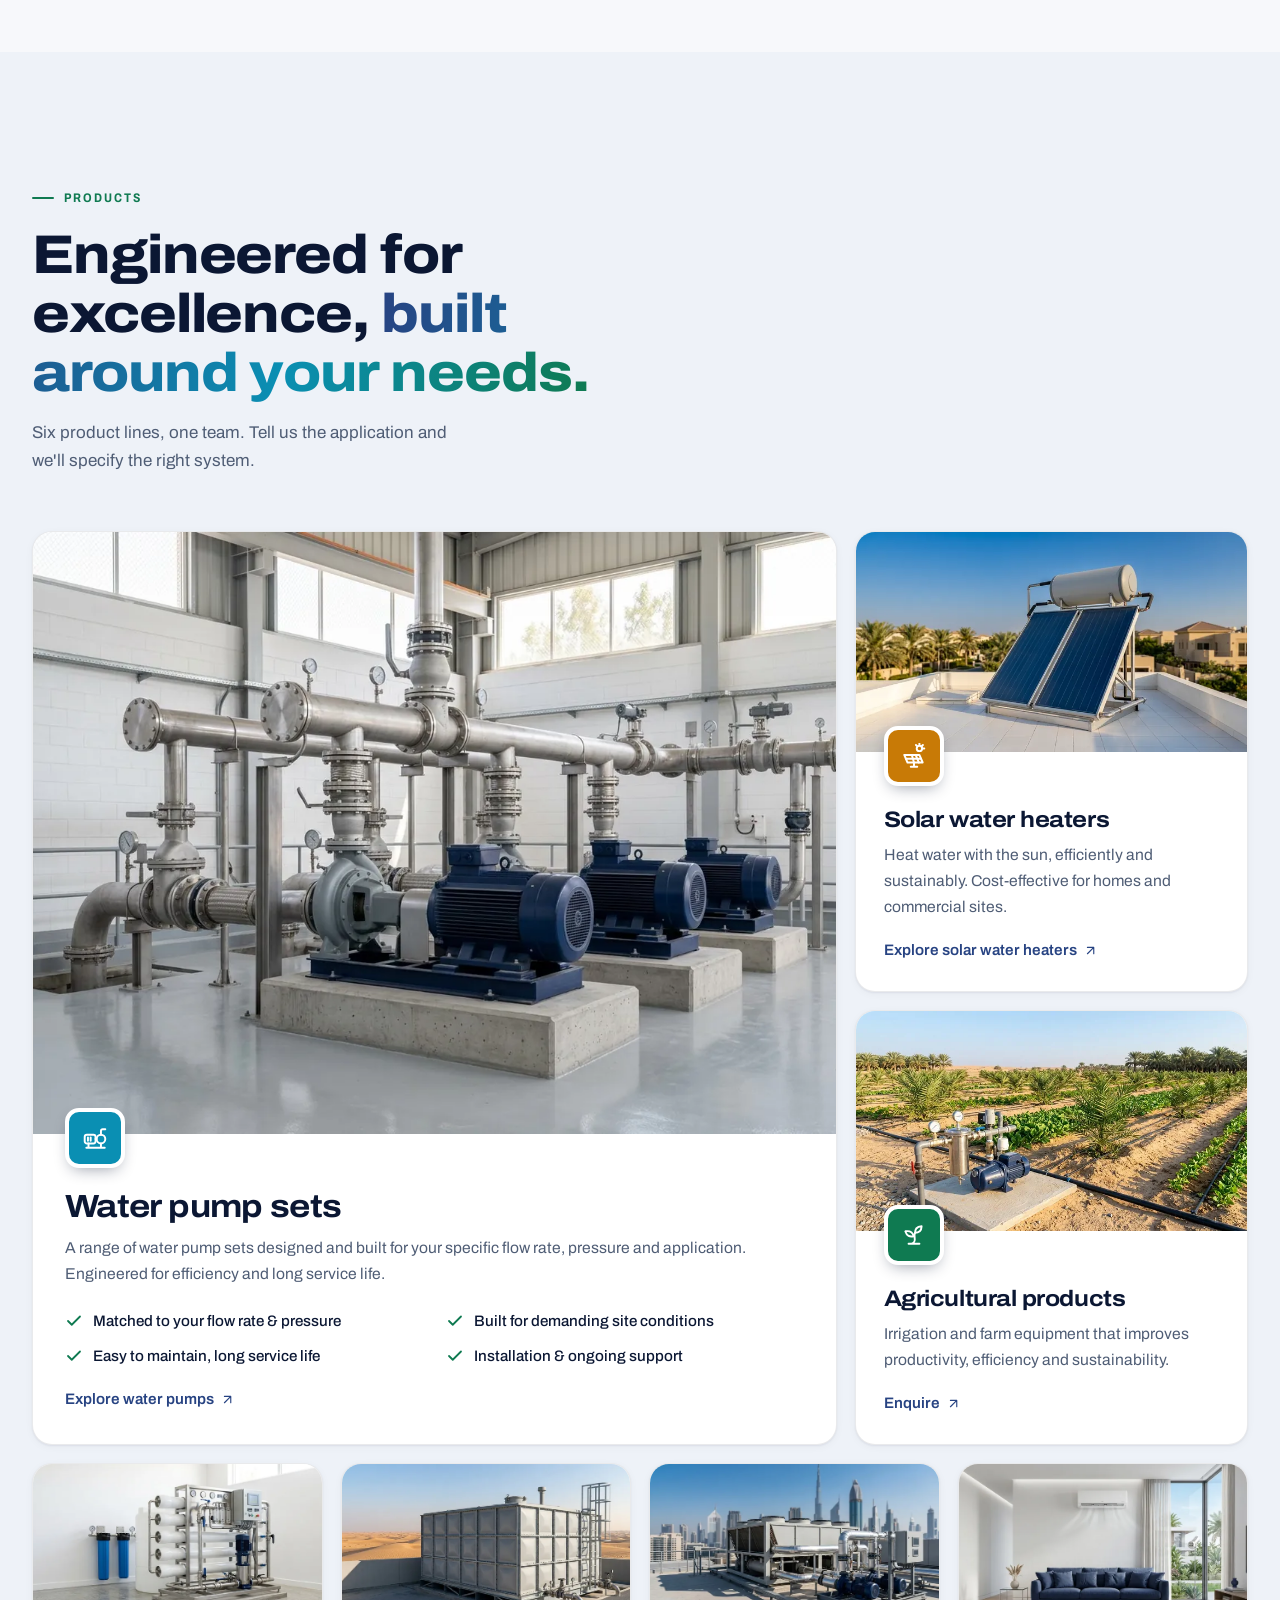
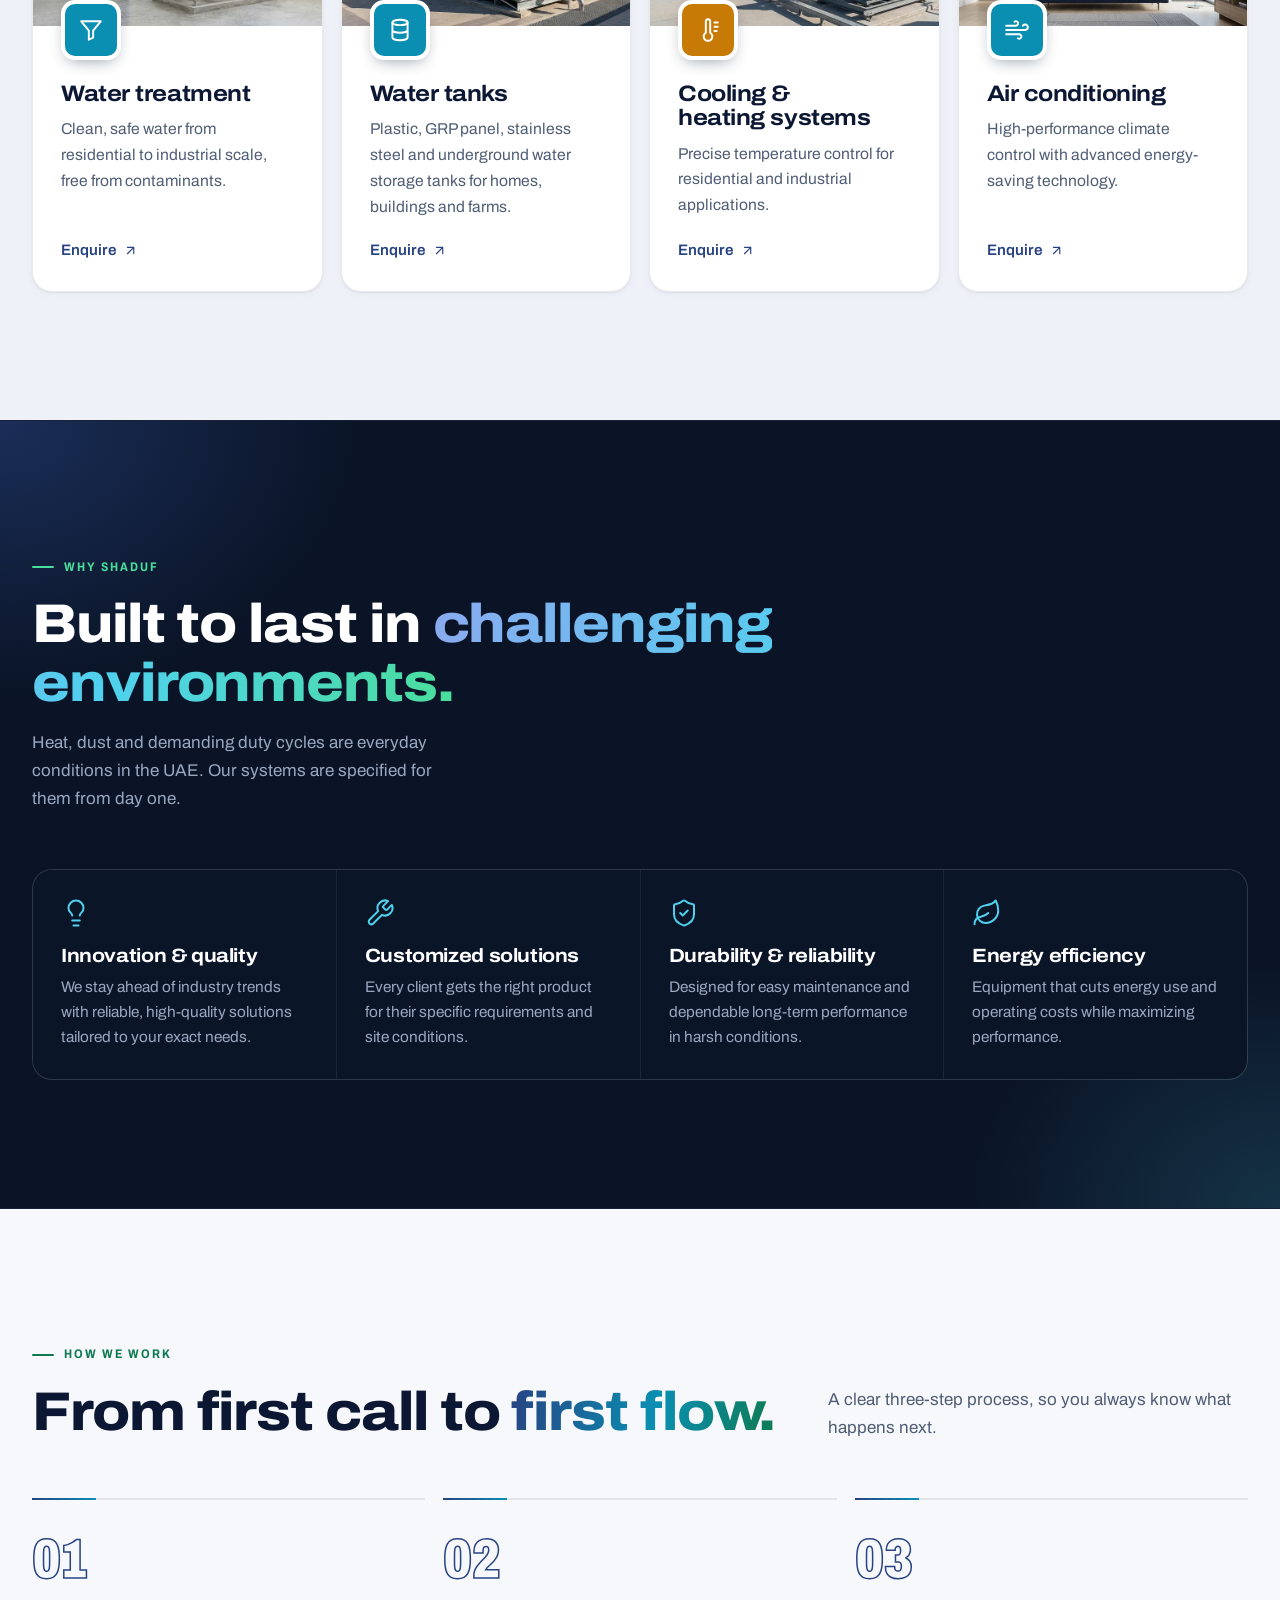
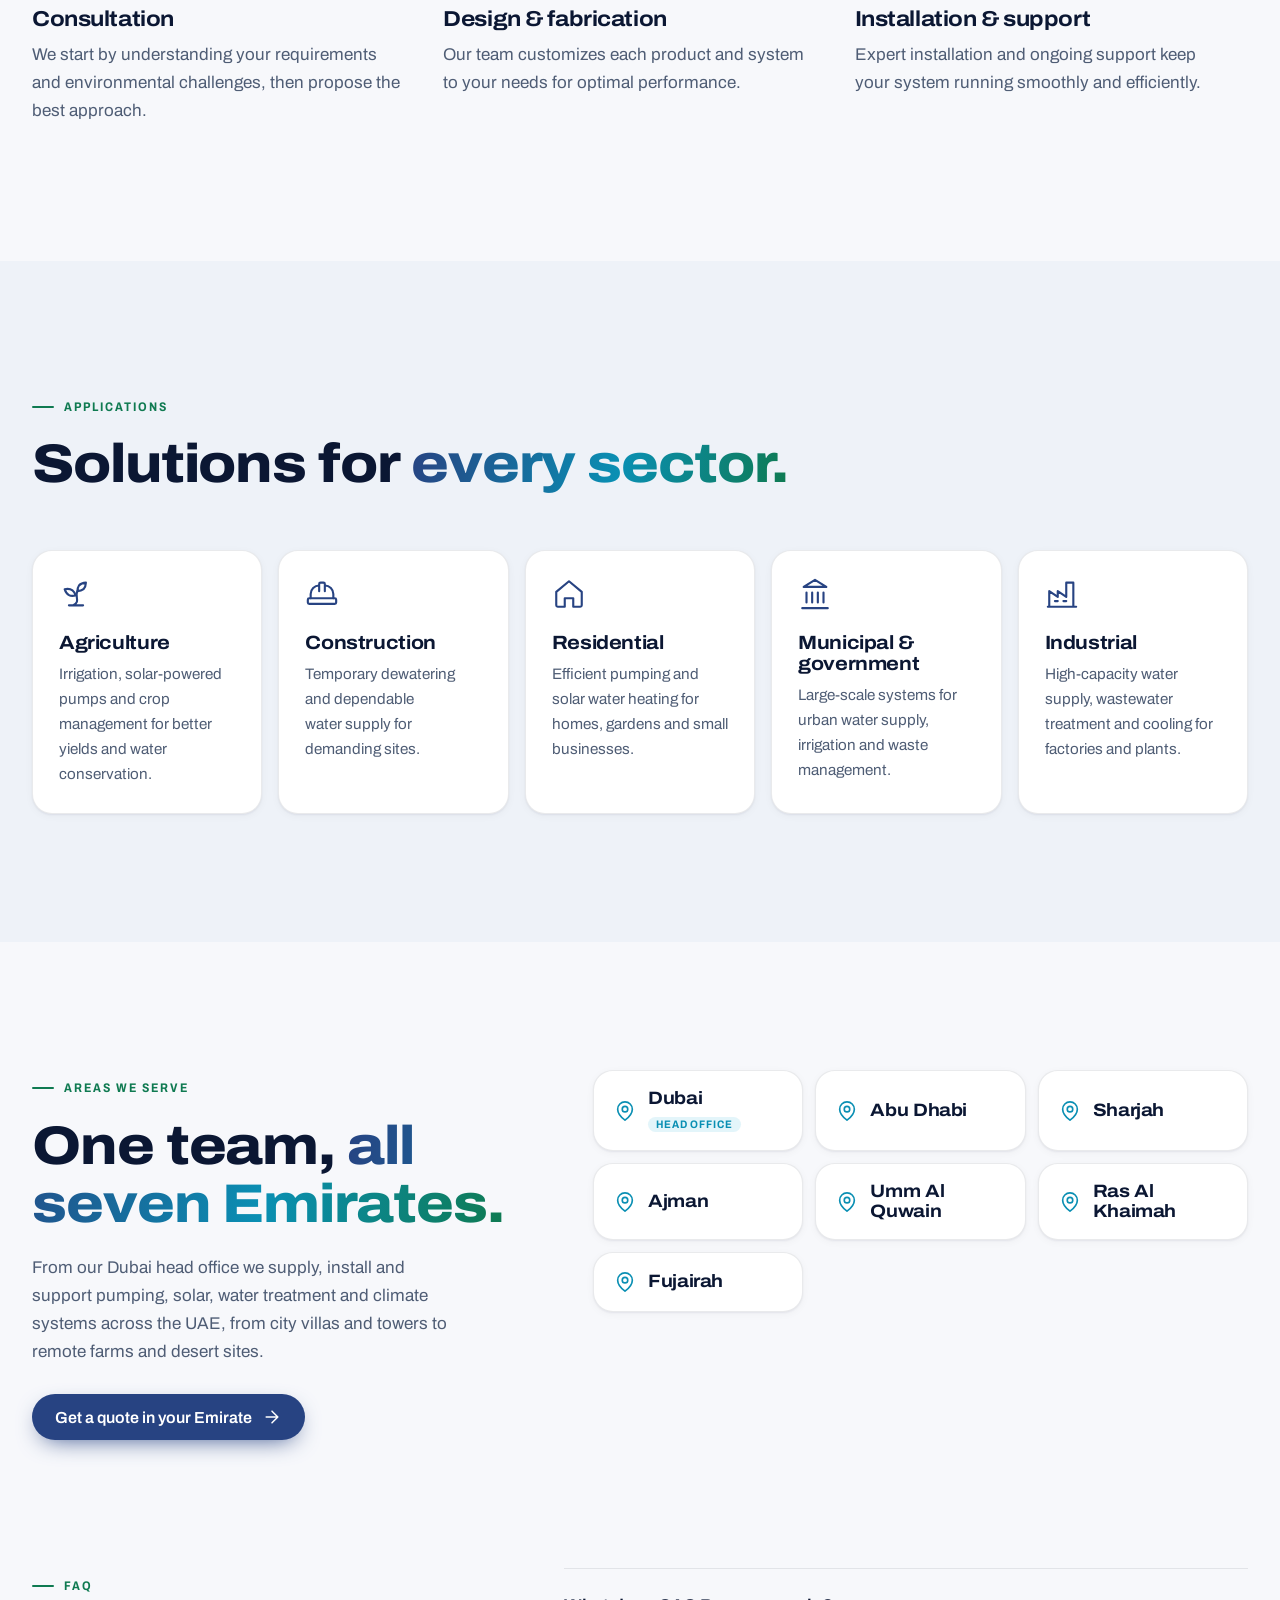
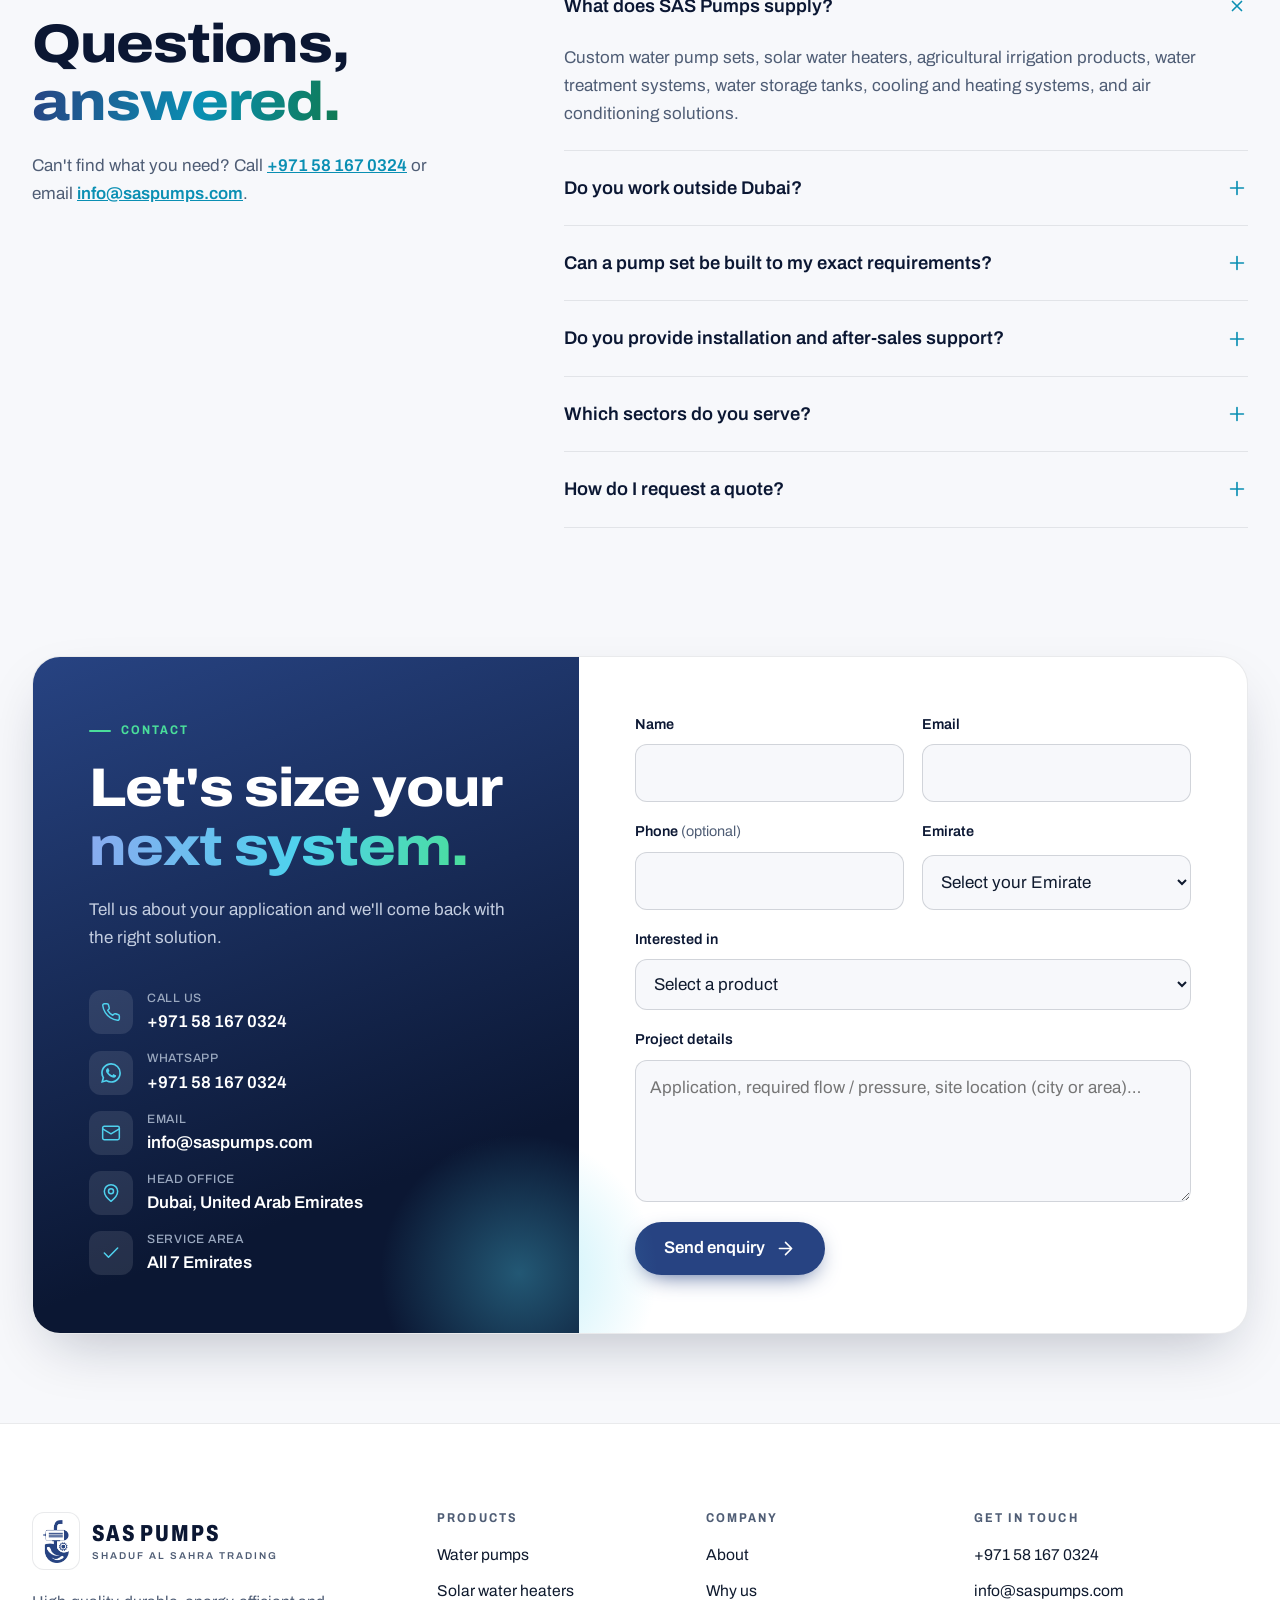
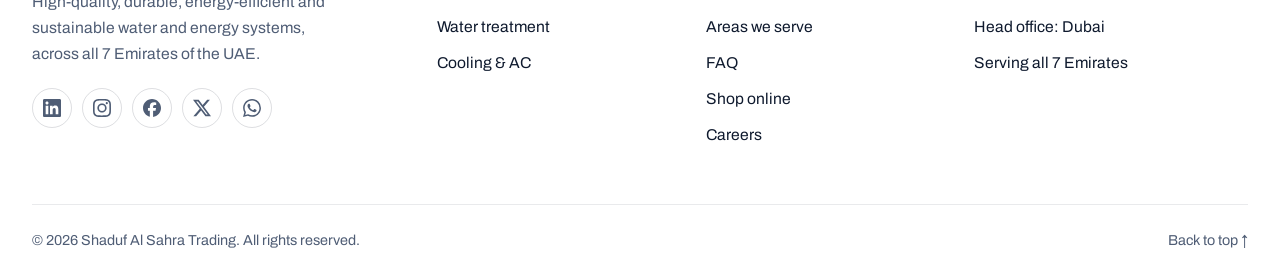
==== commit 1eec894e: "Add water tanks to products New Water tanks photo card (GRP panel tank) with tank icon; products gri" ====
--- a/index.html
+++ b/index.html
@@ -95,7 +95,7 @@
           },
           "knowsAbout": [
             "Water pump sets", "Solar water heaters", "Solar-powered pumping",
-            "Agricultural irrigation", "Water treatment", "HVAC", "Construction dewatering"
+            "Agricultural irrigation", "Water treatment", "Water storage tanks", "HVAC", "Construction dewatering"
           ],
           "hasOfferCatalog": {
             "@type": "OfferCatalog",
@@ -105,6 +105,7 @@
               { "@type": "Offer", "itemOffered": { "@type": "Service", "name": "Solar water heaters", "description": "Solar water heating for residential and commercial hot water needs." } },
               { "@type": "Offer", "itemOffered": { "@type": "Service", "name": "Agricultural irrigation products", "description": "Irrigation systems and solar-powered pumps for farms." } },
               { "@type": "Offer", "itemOffered": { "@type": "Service", "name": "Water treatment systems", "description": "Treatment products for clean, safe water in residential and industrial settings." } },
+              { "@type": "Offer", "itemOffered": { "@type": "Product", "name": "Water storage tanks", "description": "Plastic (polyethylene), GRP/FRP panel, stainless steel and underground water storage tanks for homes, buildings and farms." } },
               { "@type": "Offer", "itemOffered": { "@type": "Service", "name": "Cooling and heating systems", "description": "Temperature control for residential and industrial applications." } },
               { "@type": "Offer", "itemOffered": { "@type": "Service", "name": "Air conditioning solutions", "description": "Energy-efficient air conditioning systems for climate control." } }
             ]
@@ -132,7 +133,7 @@
           "@type": "FAQPage",
           "@id": "https://saspumps.com/#faq",
           "mainEntity": [
-            { "@type": "Question", "name": "What does SAS Pumps supply?", "acceptedAnswer": { "@type": "Answer", "text": "Shaduf Al Sahra Trading (SAS Pumps) supplies custom water pump sets, solar water heaters, agricultural irrigation products, water treatment systems, cooling and heating systems and air conditioning solutions." } },
+            { "@type": "Question", "name": "What does SAS Pumps supply?", "acceptedAnswer": { "@type": "Answer", "text": "Shaduf Al Sahra Trading (SAS Pumps) supplies custom water pump sets, solar water heaters, agricultural irrigation products, water treatment systems, water storage tanks, cooling and heating systems and air conditioning solutions." } },
             { "@type": "Question", "name": "Do you work outside Dubai?", "acceptedAnswer": { "@type": "Answer", "text": "Yes. From our Dubai head office we supply, install and support systems across all seven Emirates: Dubai, Abu Dhabi, Sharjah, Ajman, Umm Al Quwain, Ras Al Khaimah and Fujairah." } },
             { "@type": "Question", "name": "Can a pump set be built to my exact requirements?", "acceptedAnswer": { "@type": "Answer", "text": "Yes. Every pump set is designed around your required flow rate, pressure and application, and matched to your site conditions." } },
             { "@type": "Question", "name": "Do you provide installation and after-sales support?", "acceptedAnswer": { "@type": "Answer", "text": "Yes. We handle consultation, design and fabrication, then expert installation followed by ongoing support." } },
@@ -172,6 +173,7 @@
         <symbol id="i-plus" viewBox="0 0 24 24"><path d="M12 5v14M5 12h14"/></symbol>
         <symbol id="i-menu" viewBox="0 0 24 24"><path d="M4 7h16M4 12h16M4 17h16"/></symbol>
         <symbol id="i-close" viewBox="0 0 24 24"><path d="M18 6 6 18M6 6l12 12"/></symbol>
+        <symbol id="i-tank" viewBox="0 0 24 24"><ellipse cx="12" cy="5" rx="7" ry="2.5"/><path d="M5 5v14c0 1.4 3.1 2.5 7 2.5s7-1.1 7-2.5V5M5 12c0 1.4 3.1 2.5 7 2.5s7-1.1 7-2.5"/></symbol>
         <symbol id="i-cart" viewBox="0 0 24 24"><circle cx="8" cy="21" r="1"/><circle cx="19" cy="21" r="1"/><path d="M2.05 2.05h2l2.66 12.42a2 2 0 0 0 2 1.58h9.78a2 2 0 0 0 1.95-1.57l1.65-7.43H5.12"/></symbol>
         <symbol id="i-linkedin" viewBox="0 0 24 24"><path d="M20.447 20.452h-3.554v-5.569c0-1.328-.027-3.037-1.852-3.037-1.853 0-2.136 1.445-2.136 2.939v5.667H9.351V9h3.414v1.561h.046c.477-.9 1.637-1.85 3.37-1.85 3.601 0 4.267 2.37 4.267 5.455v6.286zM5.337 7.433c-1.144 0-2.063-.926-2.063-2.065 0-1.138.92-2.063 2.063-2.063 1.14 0 2.064.925 2.064 2.063 0 1.139-.925 2.065-2.064 2.065zm1.782 13.019H3.555V9h3.564v11.452zM22.225 0H1.771C.792 0 0 .774 0 1.729v20.542C0 23.227.792 24 1.771 24h20.451C23.2 24 24 23.227 24 22.271V1.729C24 .774 23.2 0 22.222 0h.003z"/></symbol>
         <symbol id="i-instagram" viewBox="0 0 24 24"><path d="M7.0301.084c-1.2768.0602-2.1487.264-2.911.5634-.7888.3075-1.4575.72-2.1228 1.3877-.6652.6677-1.075 1.3368-1.3802 2.127-.2954.7638-.4956 1.6365-.552 2.914-.0564 1.2775-.0689 1.6882-.0626 4.947.0062 3.2586.0206 3.6671.0825 4.9473.061 1.2765.264 2.1482.5635 2.9107.308.7889.72 1.4573 1.388 2.1228.6679.6655 1.3365 1.0743 2.1285 1.38.7632.295 1.6361.4961 2.9134.552 1.2773.056 1.6884.069 4.9462.0627 3.2578-.0062 3.668-.0207 4.9478-.0814 1.28-.0607 2.147-.2652 2.9098-.5633.7889-.3086 1.4578-.72 2.1228-1.3881.665-.6682 1.0745-1.3378 1.3795-2.1284.2957-.7632.4966-1.636.552-2.9124.056-1.2809.0692-1.6898.063-4.948-.0063-3.2583-.021-3.6668-.0817-4.9465-.0607-1.2797-.264-2.1487-.5633-2.9117-.3084-.7889-.72-1.4568-1.3876-2.1228C21.2982 1.33 20.628.9208 19.8378.6165 19.074.321 18.2017.1197 16.9244.0645 15.6471.0093 15.236-.005 11.977.0014 8.718.0076 8.31.0215 7.0301.0839m.1402 21.6932c-1.17-.0509-1.8053-.2453-2.2287-.408-.5606-.216-.96-.4771-1.3819-.895-.422-.4178-.6811-.8186-.9-1.378-.1644-.4234-.3624-1.058-.4171-2.228-.0595-1.2645-.072-1.6442-.079-4.848-.007-3.2037.0053-3.583.0607-4.848.05-1.169.2456-1.805.408-2.2282.216-.5613.4762-.96.895-1.3816.4188-.4217.8184-.6814 1.3783-.9003.423-.1651 1.0575-.3614 2.227-.4171 1.2655-.06 1.6447-.072 4.848-.079 3.2033-.007 3.5835.005 4.8495.0608 1.169.0508 1.8053.2445 2.228.408.5608.216.96.4754 1.3816.895.4217.4194.6816.8176.9005 1.3787.1653.4217.3617 1.056.4169 2.2263.0602 1.2655.0739 1.645.0796 4.848.0058 3.203-.0055 3.5834-.061 4.848-.051 1.17-.245 1.8055-.408 2.2294-.216.5604-.4763.96-.8954 1.3814-.419.4215-.8181.6811-1.3783.9-.4224.1649-1.0577.3617-2.2262.4174-1.2656.0595-1.6448.072-4.8493.079-3.2045.007-3.5825-.006-4.848-.0608M16.953 5.5864A1.44 1.44 0 1 0 18.39 4.144a1.44 1.44 0 0 0-1.437 1.4424M5.8385 12.012c.0067 3.4032 2.7706 6.1557 6.173 6.1493 3.4026-.0065 6.157-2.7701 6.1506-6.1733-.0065-3.4032-2.771-6.1565-6.174-6.1498-3.403.0067-6.156 2.771-6.1496 6.1738M8 12.0077a4 4 0 1 1 4.008 3.9921A3.9996 3.9996 0 0 1 8 12.0077"/></symbol>
@@ -255,8 +257,8 @@
         <!-- Ticker -->
         <div class="ticker" aria-hidden="true">
             <div class="ticker-track">
-                <span>Water pump sets</span><span>Solar water heaters</span><span>Irrigation</span><span>Water treatment</span><span>Cooling &amp; heating</span><span>Air conditioning</span><span>Dewatering</span><span>Municipal supply</span>
-                <span>Water pump sets</span><span>Solar water heaters</span><span>Irrigation</span><span>Water treatment</span><span>Cooling &amp; heating</span><span>Air conditioning</span><span>Dewatering</span><span>Municipal supply</span>
+                <span>Water pump sets</span><span>Solar water heaters</span><span>Irrigation</span><span>Water treatment</span><span>Water tanks</span><span>Cooling &amp; heating</span><span>Air conditioning</span><span>Dewatering</span><span>Municipal supply</span>
+                <span>Water pump sets</span><span>Solar water heaters</span><span>Irrigation</span><span>Water treatment</span><span>Water tanks</span><span>Cooling &amp; heating</span><span>Air conditioning</span><span>Dewatering</span><span>Municipal supply</span>
             </div>
         </div>
 
@@ -322,7 +324,7 @@
                         </div>
                     </article>
 
-                    <article class="card product product--photo reveal">
+                    <article class="card product product--photo product--side reveal">
                         <picture class="product-thumb">
                             <source srcset="/assets/img/solar-water-heater-flat-plate-720.webp" type="image/webp">
                             <img src="/assets/img/solar-water-heater-flat-plate.jpg" width="1200" height="655" loading="lazy" decoding="async"
@@ -336,7 +338,7 @@
                         </div>
                     </article>
 
-                    <article class="card product product--photo reveal">
+                    <article class="card product product--photo product--side reveal">
                         <picture class="product-thumb">
                             <source srcset="/assets/img/agriculture-irrigation-720.webp" type="image/webp">
                             <img src="/assets/img/agriculture-irrigation.jpg" width="960" height="536" loading="lazy" decoding="async"
@@ -366,6 +368,20 @@
 
                     <article class="card product product--photo reveal">
                         <picture class="product-thumb">
+                            <source srcset="/assets/img/water-tanks-720.webp" type="image/webp">
+                            <img src="/assets/img/water-tanks.jpg" width="960" height="524" loading="lazy" decoding="async"
+                                alt="GRP sectional panel water storage tank on a steel base frame, installed on a rooftop in the UAE">
+                        </picture>
+                        <div class="product-photo-body">
+                            <span class="icon-tile"><svg class="i" aria-hidden="true"><use href="#i-tank"/></svg></span>
+                            <h3>Water tanks</h3>
+                            <p>Plastic, GRP panel, stainless steel and underground water storage tanks for homes, buildings and farms.</p>
+                            <a class="link-arrow" href="#contact" data-product="Water tanks">Enquire <svg class="i" aria-hidden="true"><use href="#i-arrow-ur"/></svg></a>
+                        </div>
+                    </article>
+
+                    <article class="card product product--photo reveal">
+                        <picture class="product-thumb">
                             <source srcset="/assets/img/cooling-heating-chiller-720.webp" type="image/webp">
                             <img src="/assets/img/cooling-heating-chiller.jpg" width="960" height="524" loading="lazy" decoding="async"
                                 alt="Air-cooled chiller and circulation pumps on a rooftop with the Dubai skyline behind">
@@ -556,7 +572,7 @@
                     <details name="faq" open>
                         <summary>What does SAS Pumps supply? <svg class="i" aria-hidden="true"><use href="#i-plus"/></svg></summary>
                         <p>Custom water pump sets, solar water heaters, agricultural irrigation products, water treatment
-                            systems, cooling and heating systems, and air conditioning solutions.</p>
+                            systems, water storage tanks, cooling and heating systems, and air conditioning solutions.</p>
                     </details>
                     <details name="faq">
                         <summary>Do you work outside Dubai? <svg class="i" aria-hidden="true"><use href="#i-plus"/></svg></summary>
@@ -637,6 +653,7 @@
                                 <option>Solar water heaters</option>
                                 <option>Agricultural products</option>
                                 <option>Water treatment</option>
+                                <option>Water tanks</option>
                                 <option>Cooling &amp; heating systems</option>
                                 <option>Air conditioning</option>
                                 <option>Other / not sure</option>
--- a/styles.css
+++ b/styles.css
@@ -599,21 +599,22 @@
 
 .bento {
     display: grid;
-    grid-template-columns: repeat(6, 1fr);
+    grid-template-columns: repeat(12, 1fr);
     gap: 18px;
 }
 .product {
-    grid-column: span 2;
+    grid-column: span 3;
     display: flex;
     flex-direction: column;
     padding: 28px;
 }
+.product--side { grid-column: span 4; }
 .product h3 { font-size: 1.4rem; margin: 22px 0 10px; }
 .product p { color: var(--text-muted); font-size: .98rem; }
 
 /* Desktop: photo fills the top of the tall feature card, text sits below */
 .product--feature {
-    grid-column: span 4;
+    grid-column: span 8;
     grid-row: span 2;
     padding: 0;
     overflow: hidden;
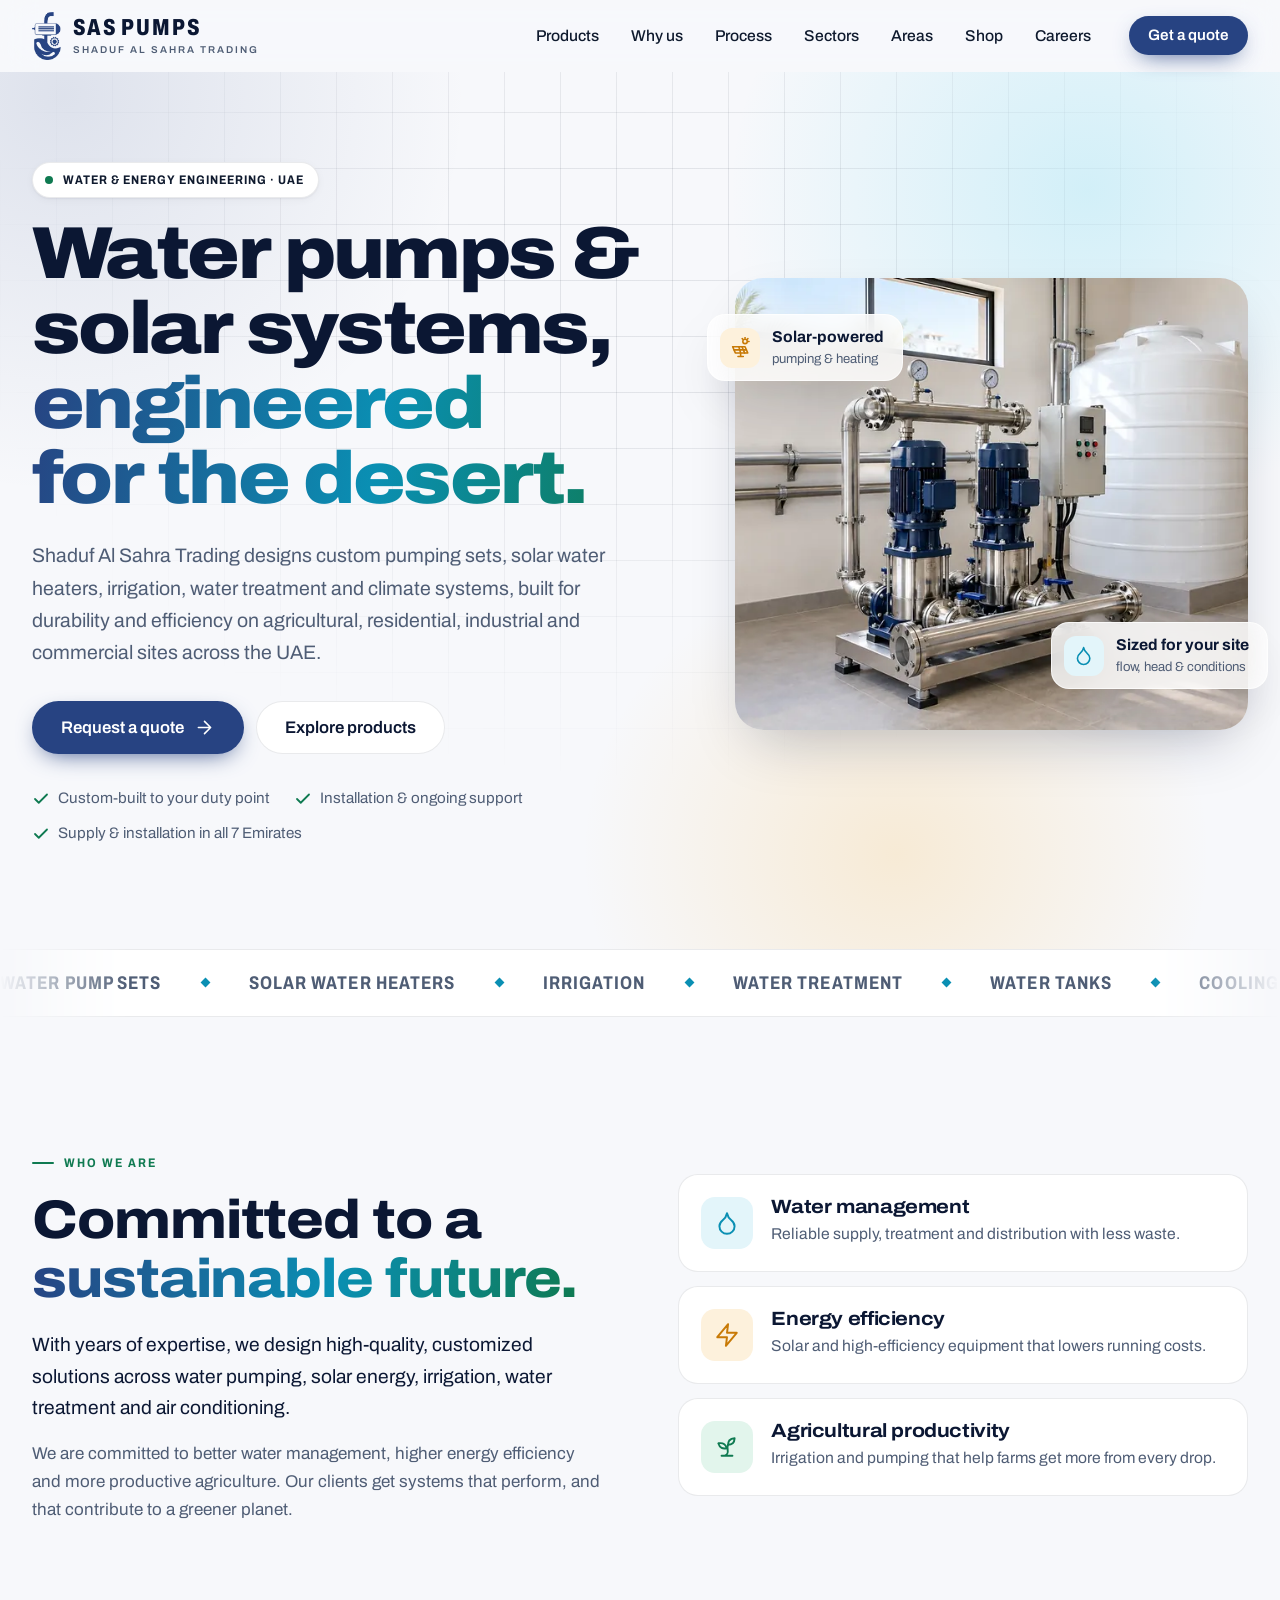
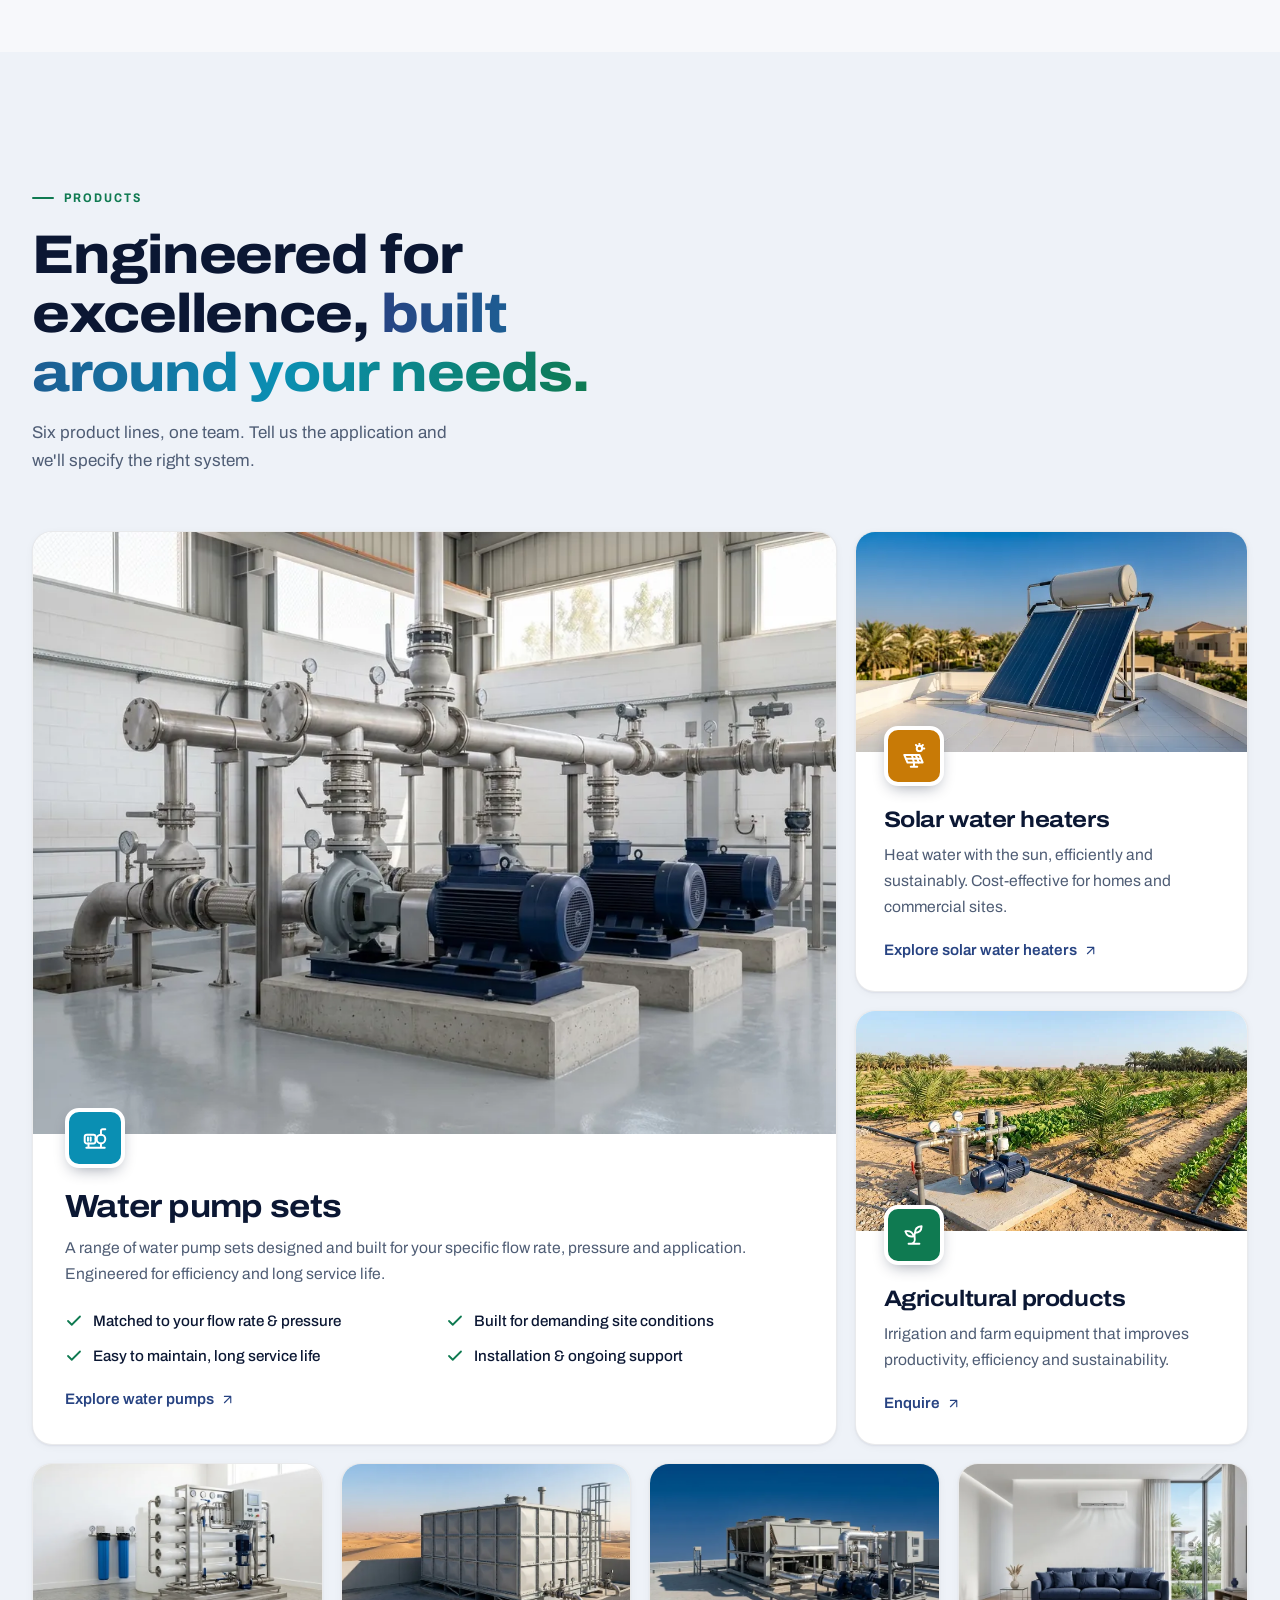
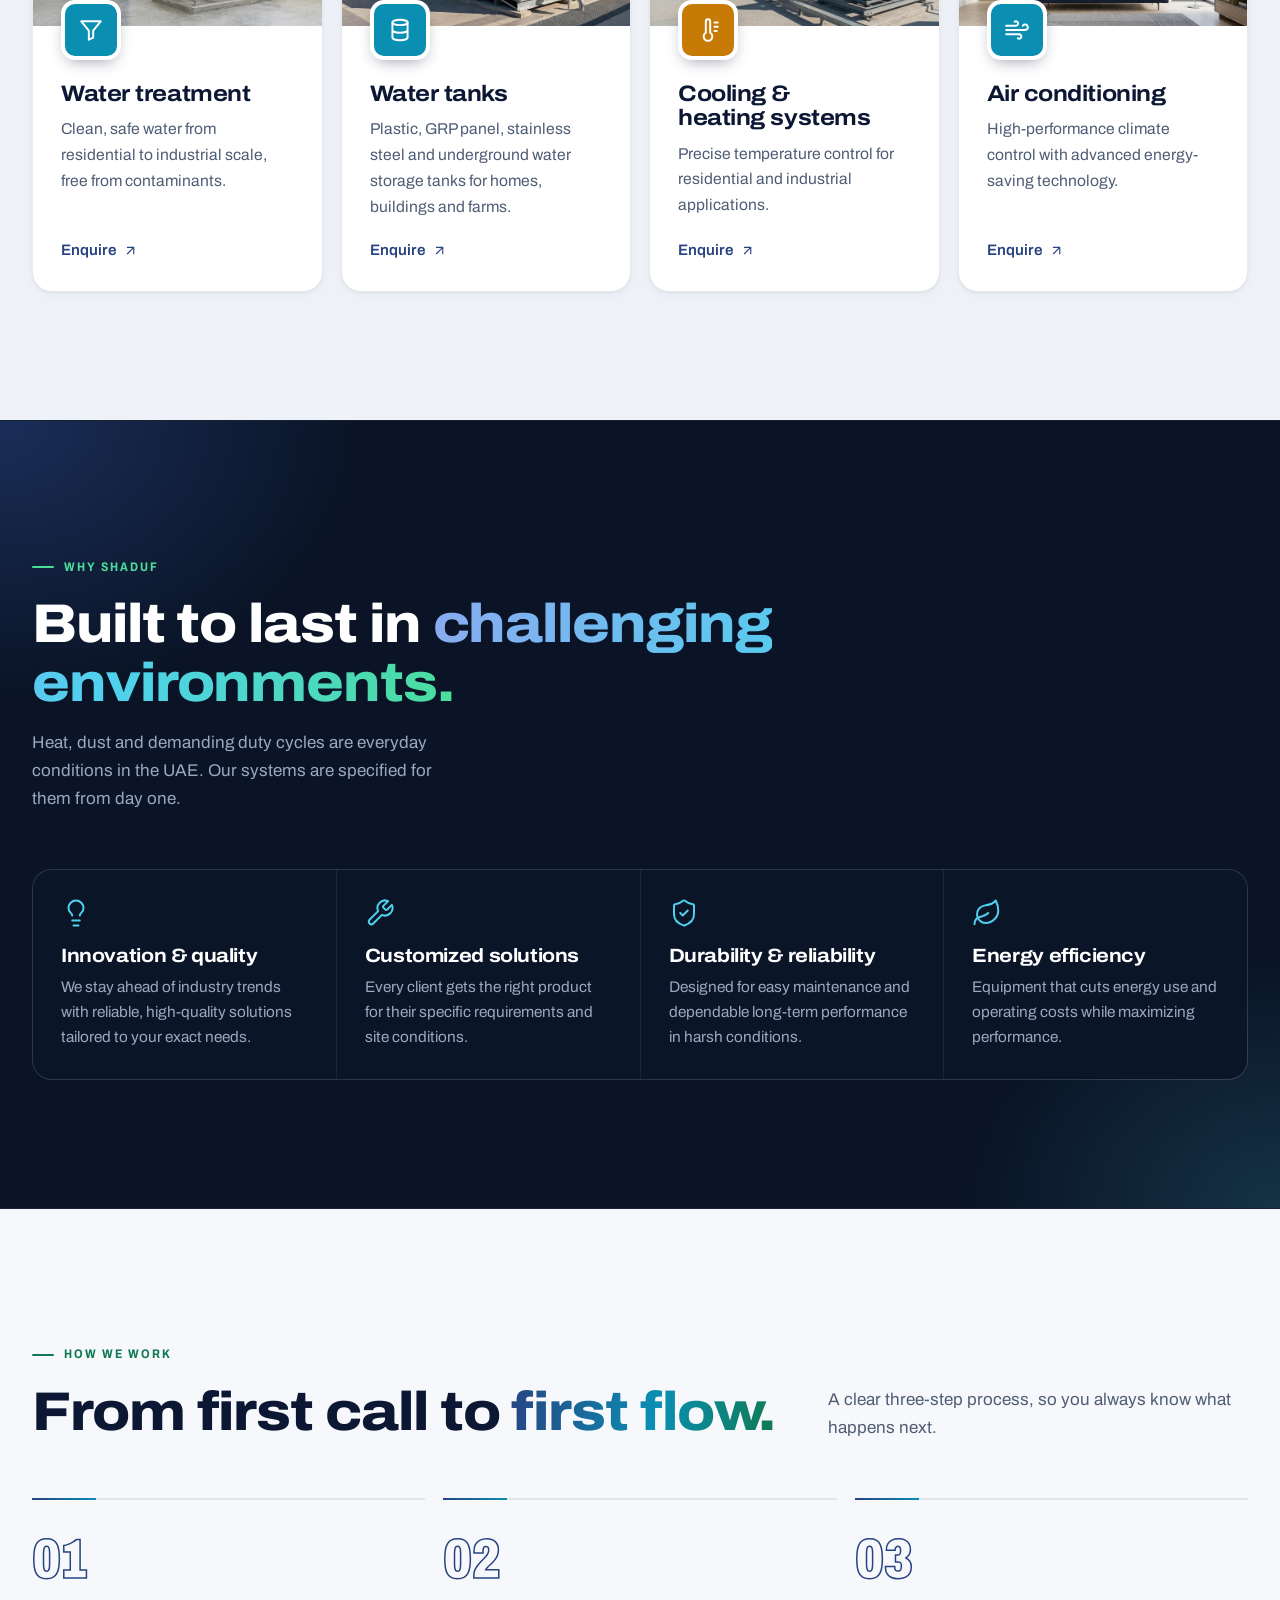
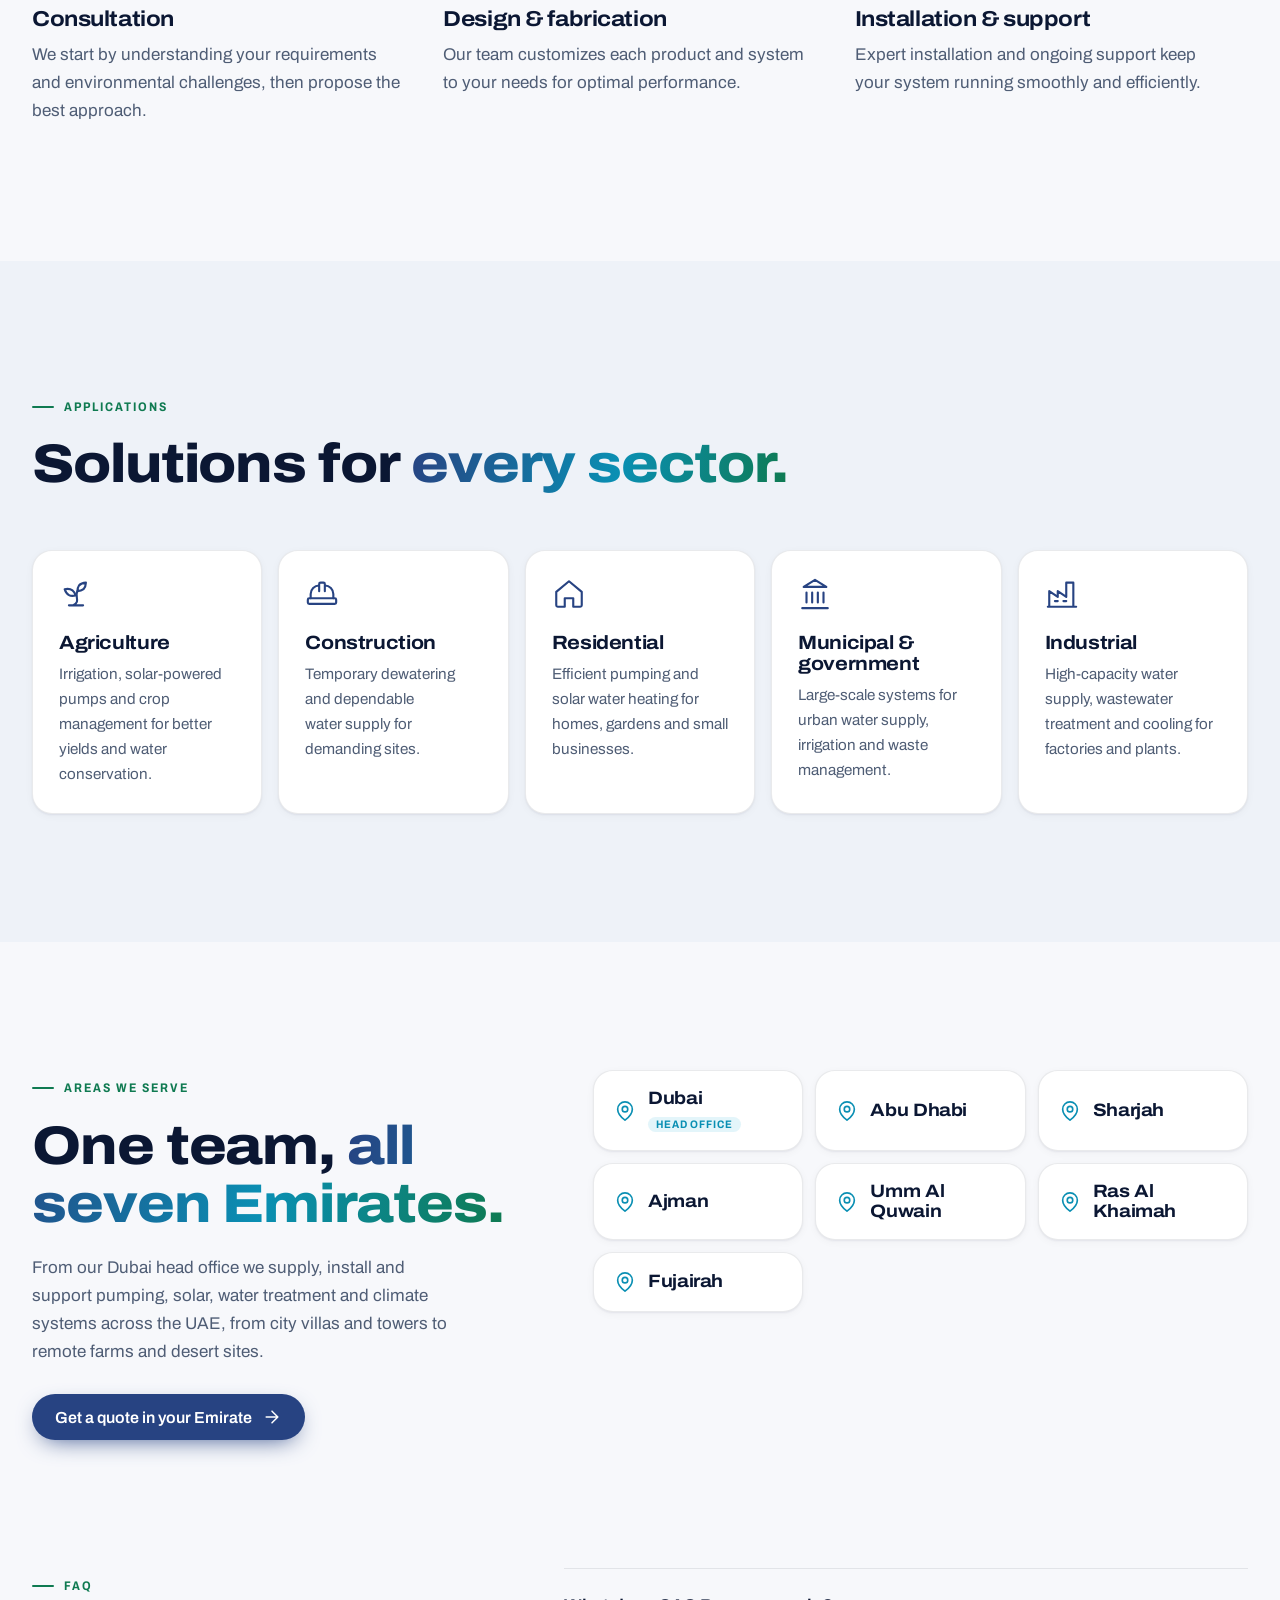
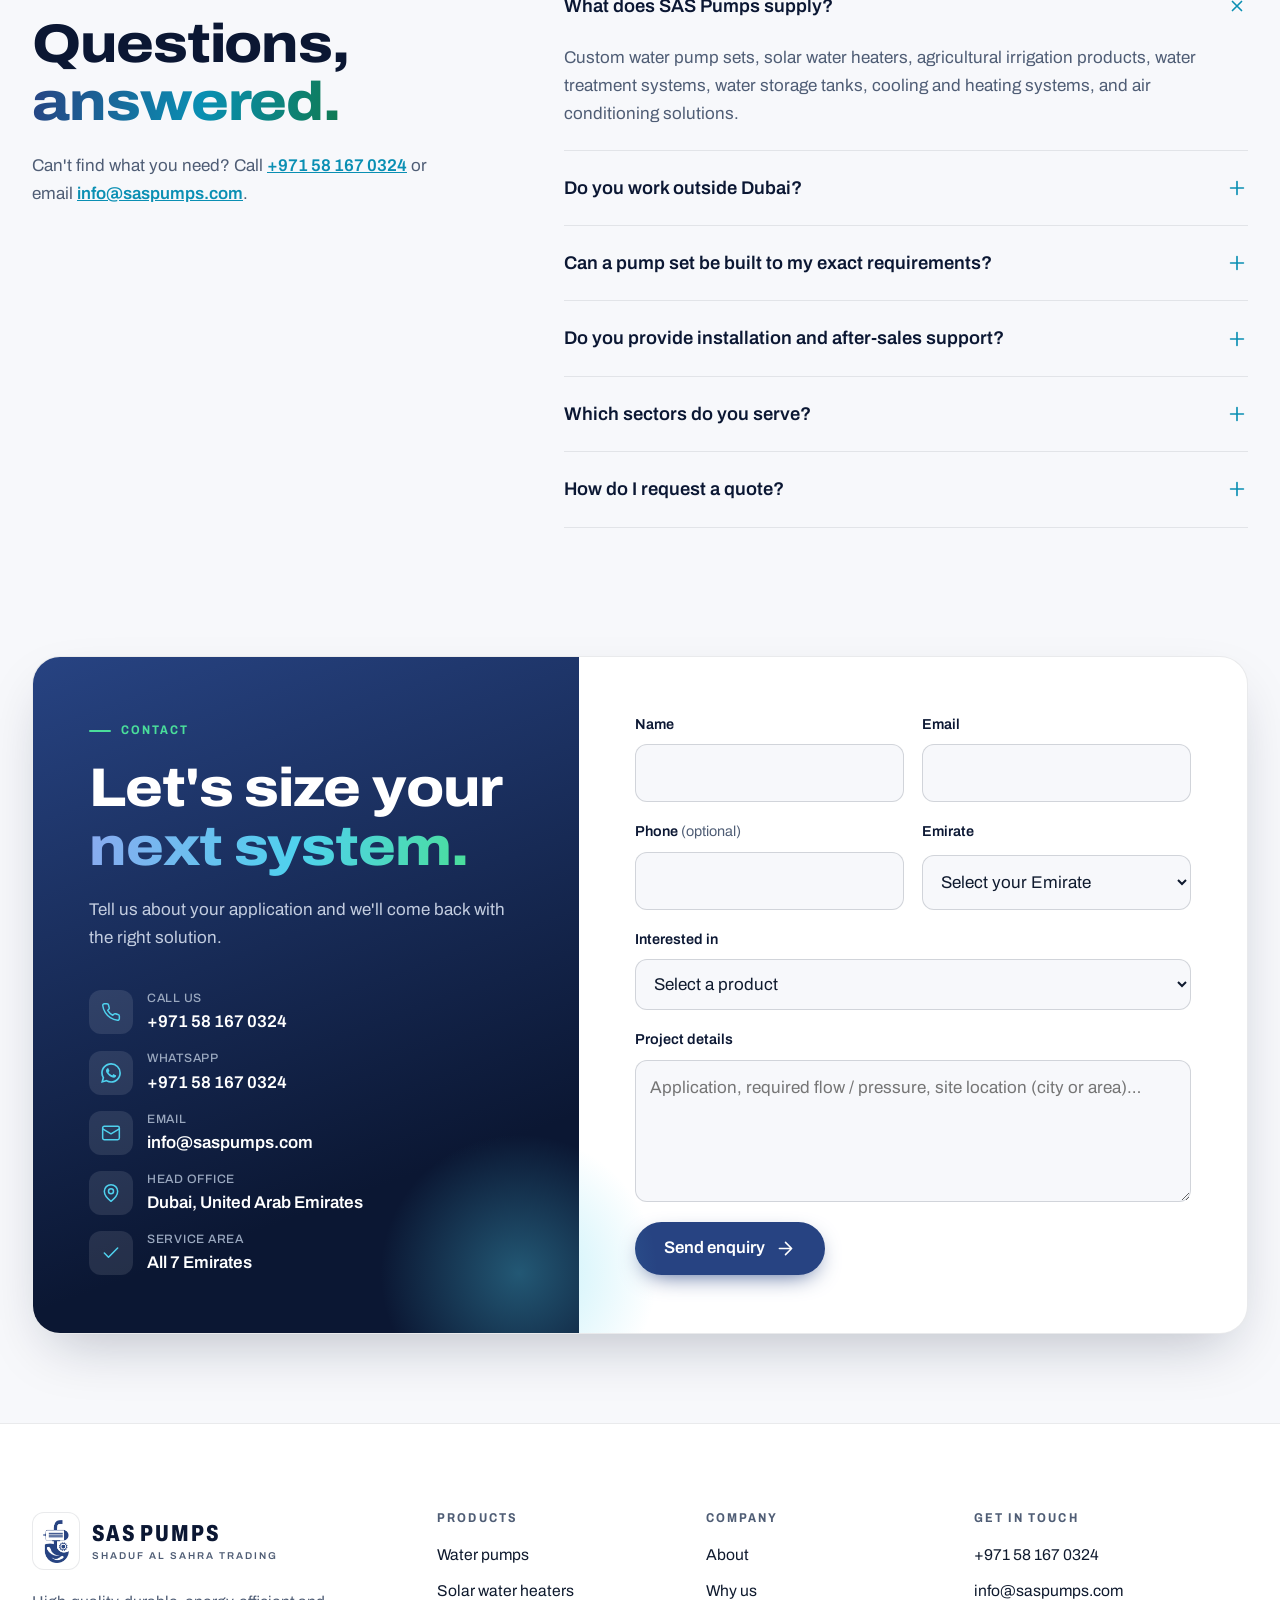
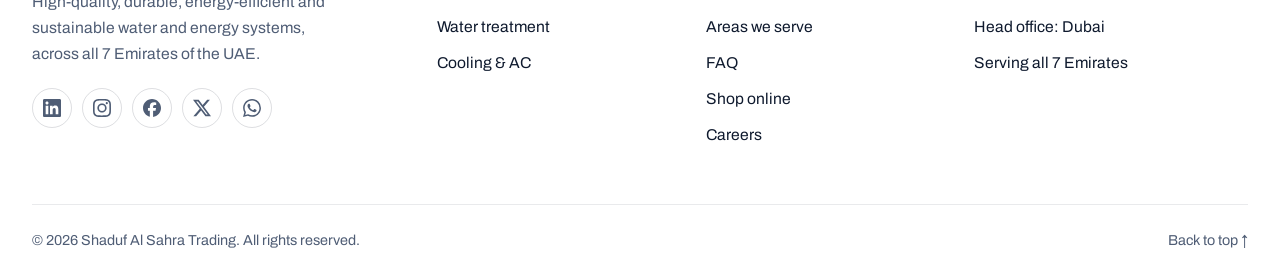
==== commit ca45b1db: "Swap cooling & heating card photo for version with a plain sky background Same chiller and pumps, sk" ====
--- a/index.html
+++ b/index.html
@@ -382,9 +382,9 @@
 
                     <article class="card product product--photo reveal">
                         <picture class="product-thumb">
-                            <source srcset="/assets/img/cooling-heating-chiller-720.webp" type="image/webp">
-                            <img src="/assets/img/cooling-heating-chiller.jpg" width="960" height="524" loading="lazy" decoding="async"
-                                alt="Air-cooled chiller and circulation pumps on a rooftop with the Dubai skyline behind">
+                            <source srcset="/assets/img/cooling-heating-chiller-sky-720.webp" type="image/webp">
+                            <img src="/assets/img/cooling-heating-chiller-sky.jpg" width="960" height="524" loading="lazy" decoding="async"
+                                alt="Air-cooled chiller with insulated chilled-water pipes and blue circulation pumps on a rooftop">
                         </picture>
                         <div class="product-photo-body">
                             <span class="icon-tile icon-tile--sun"><svg class="i" aria-hidden="true"><use href="#i-thermo"/></svg></span>
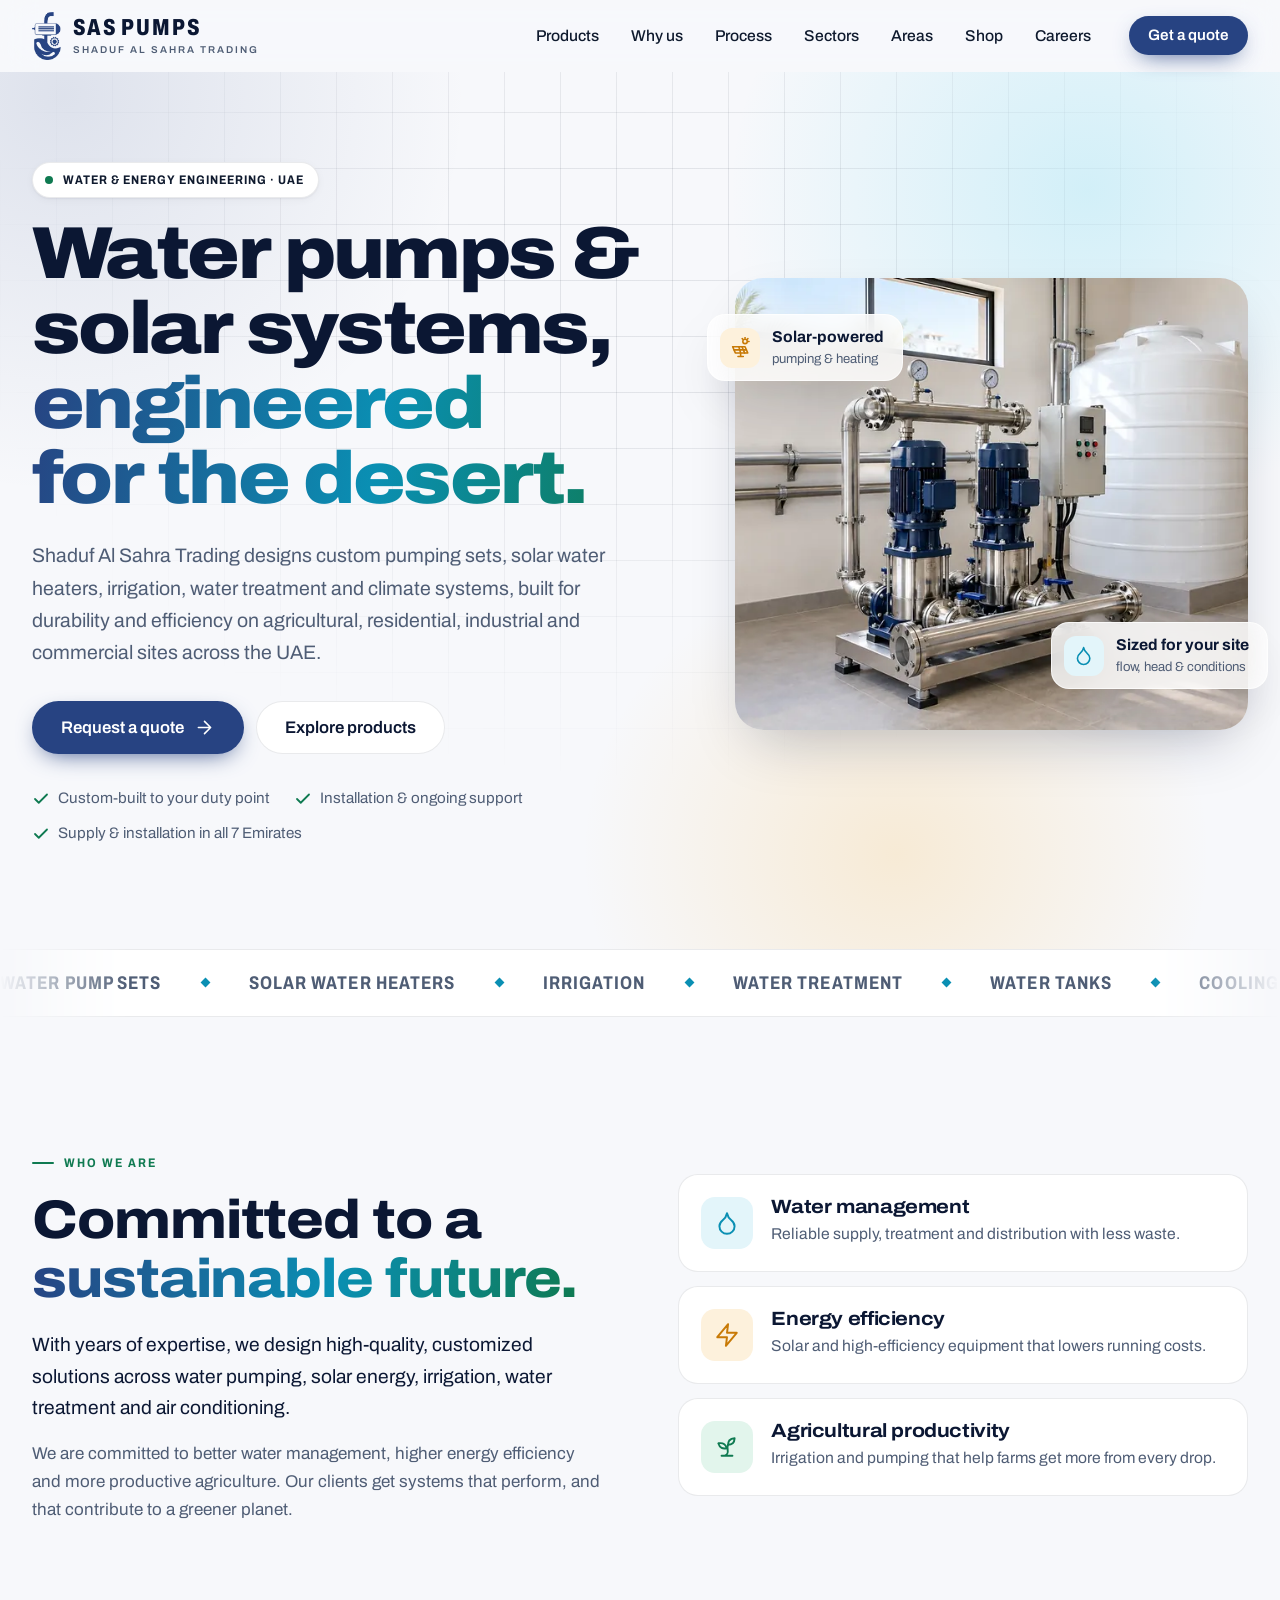
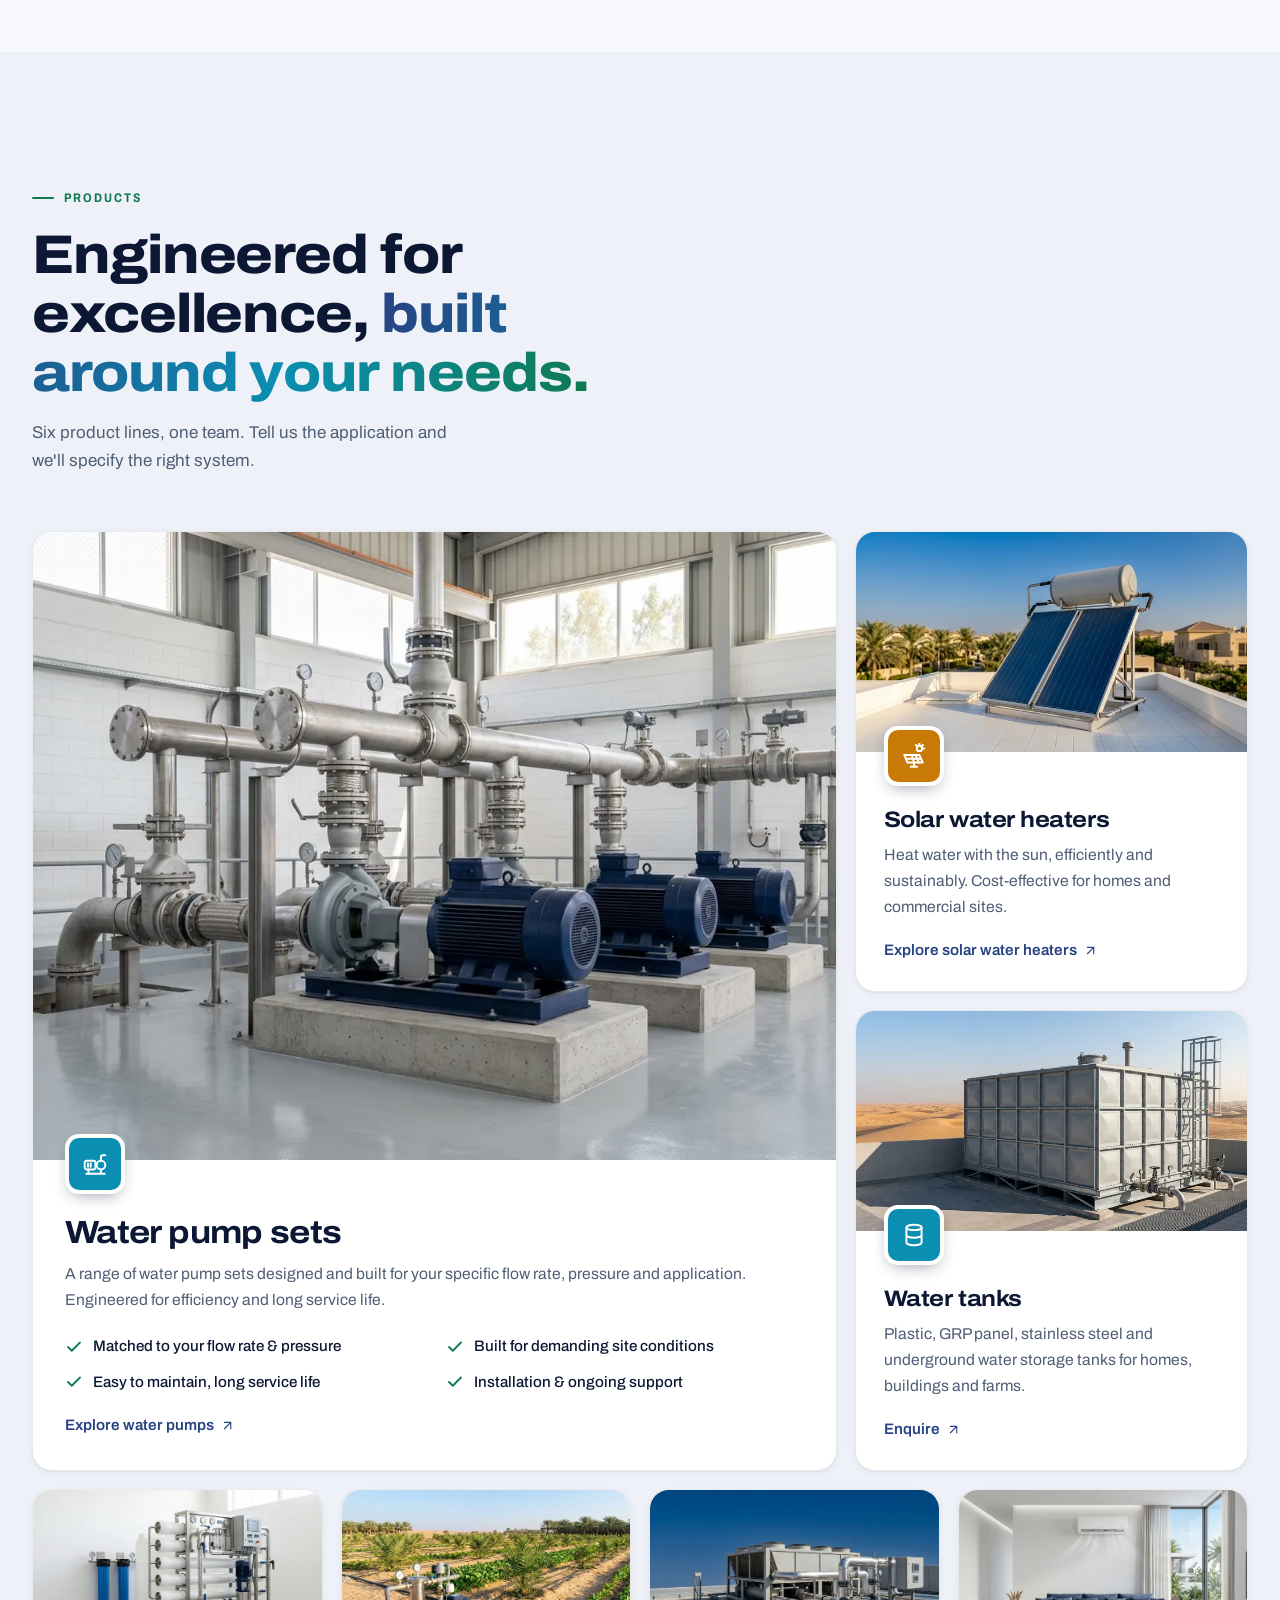
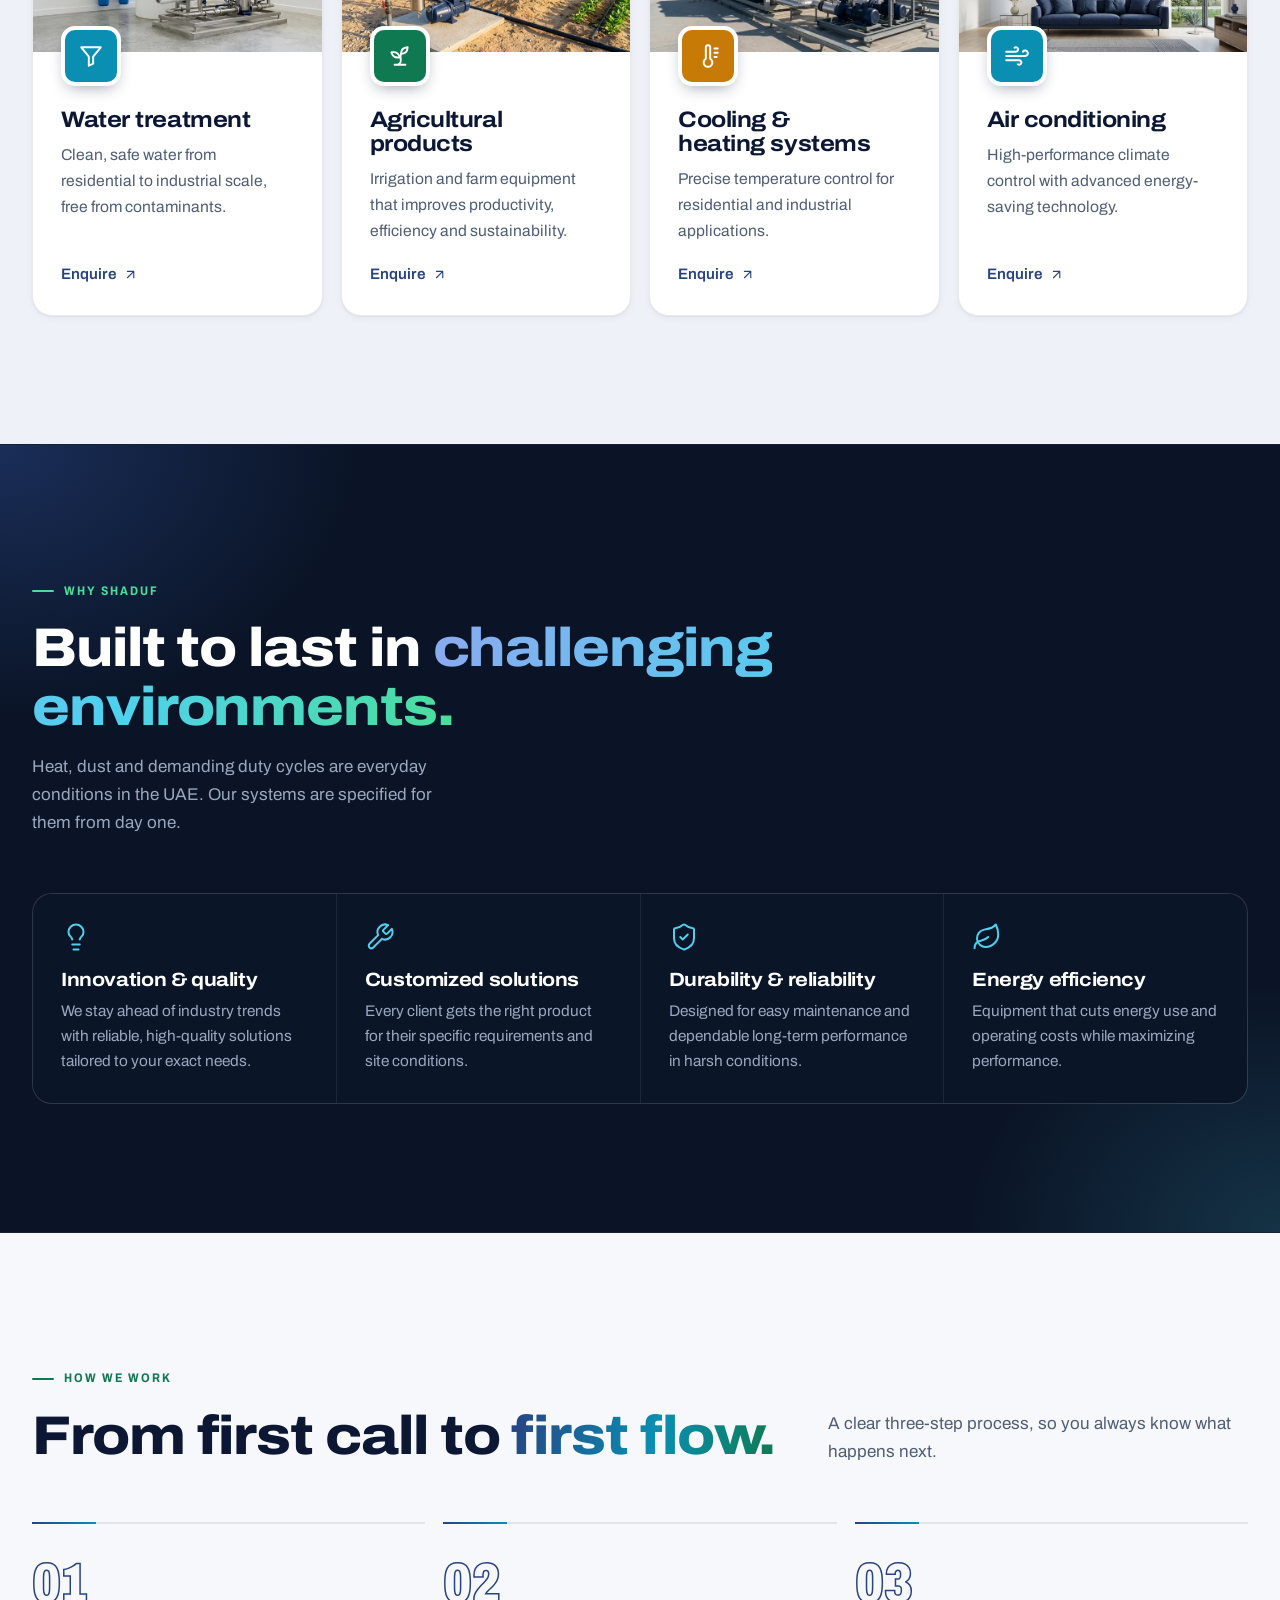
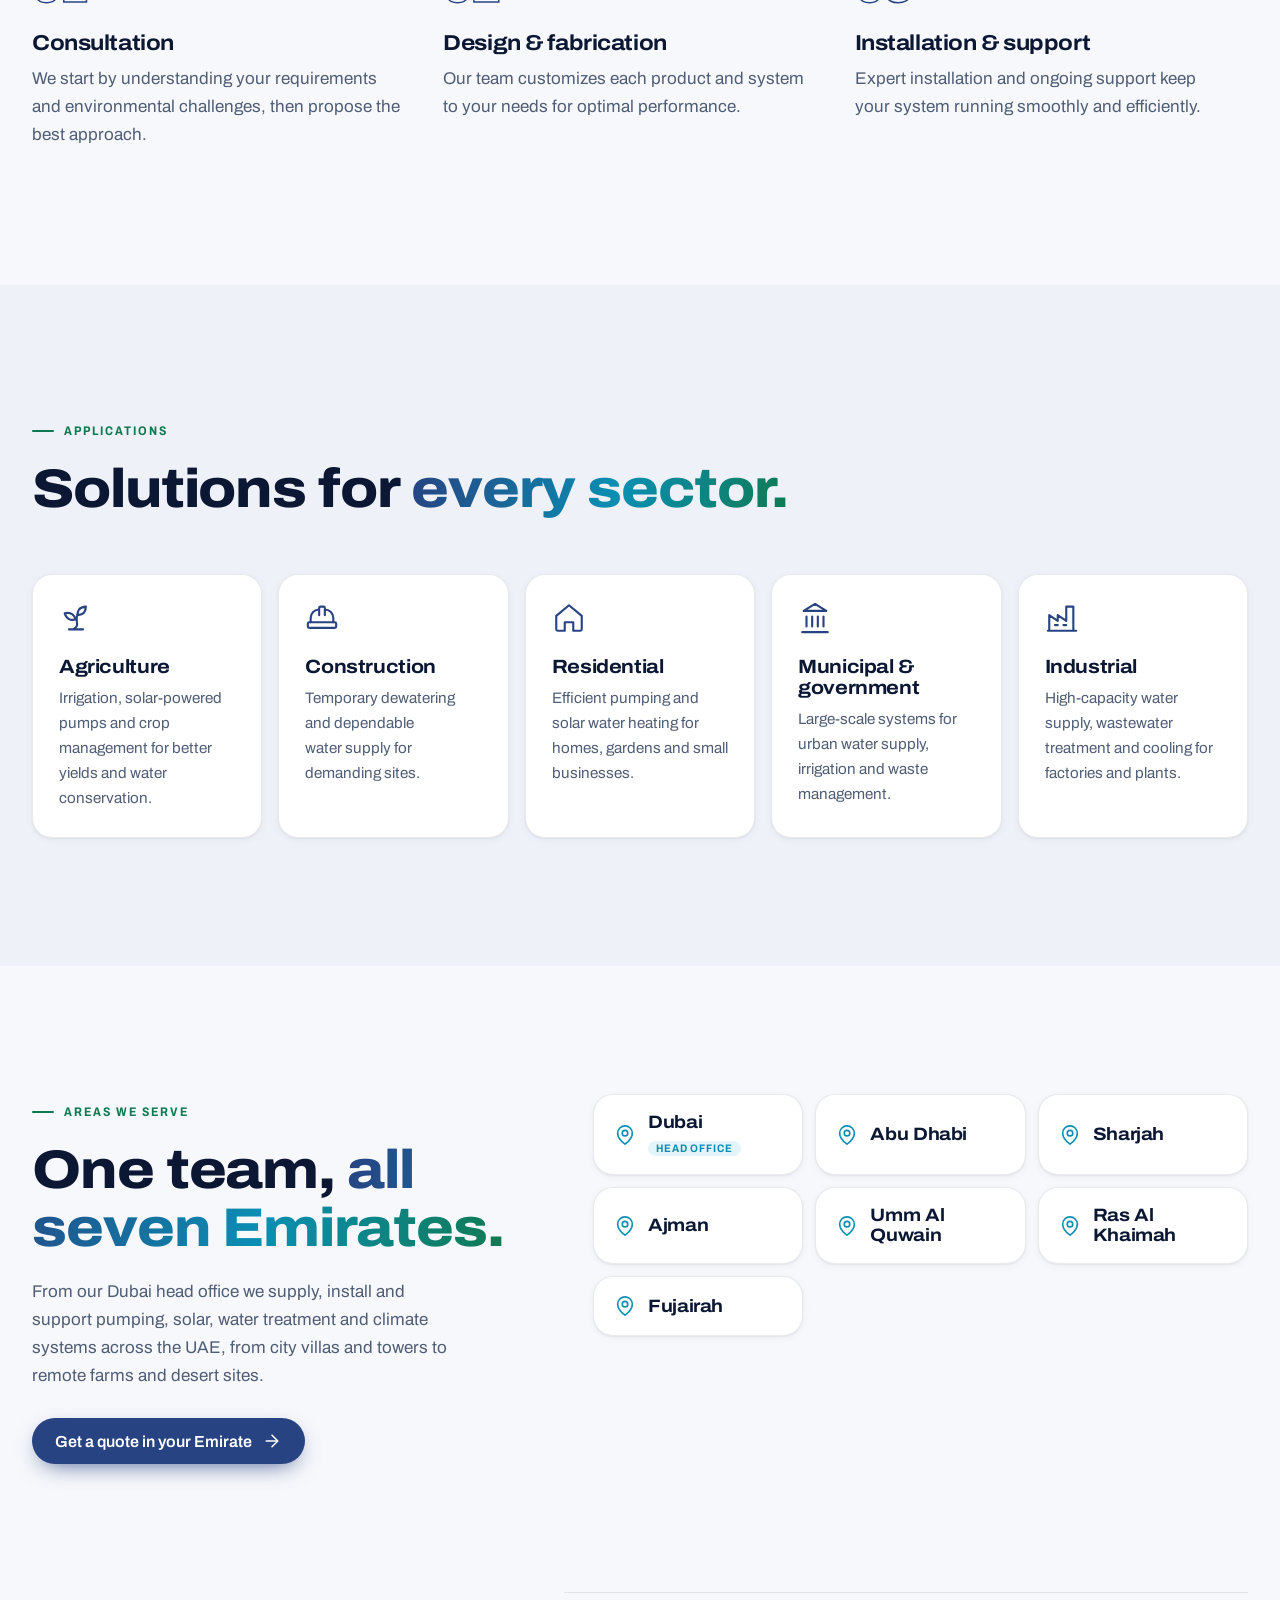
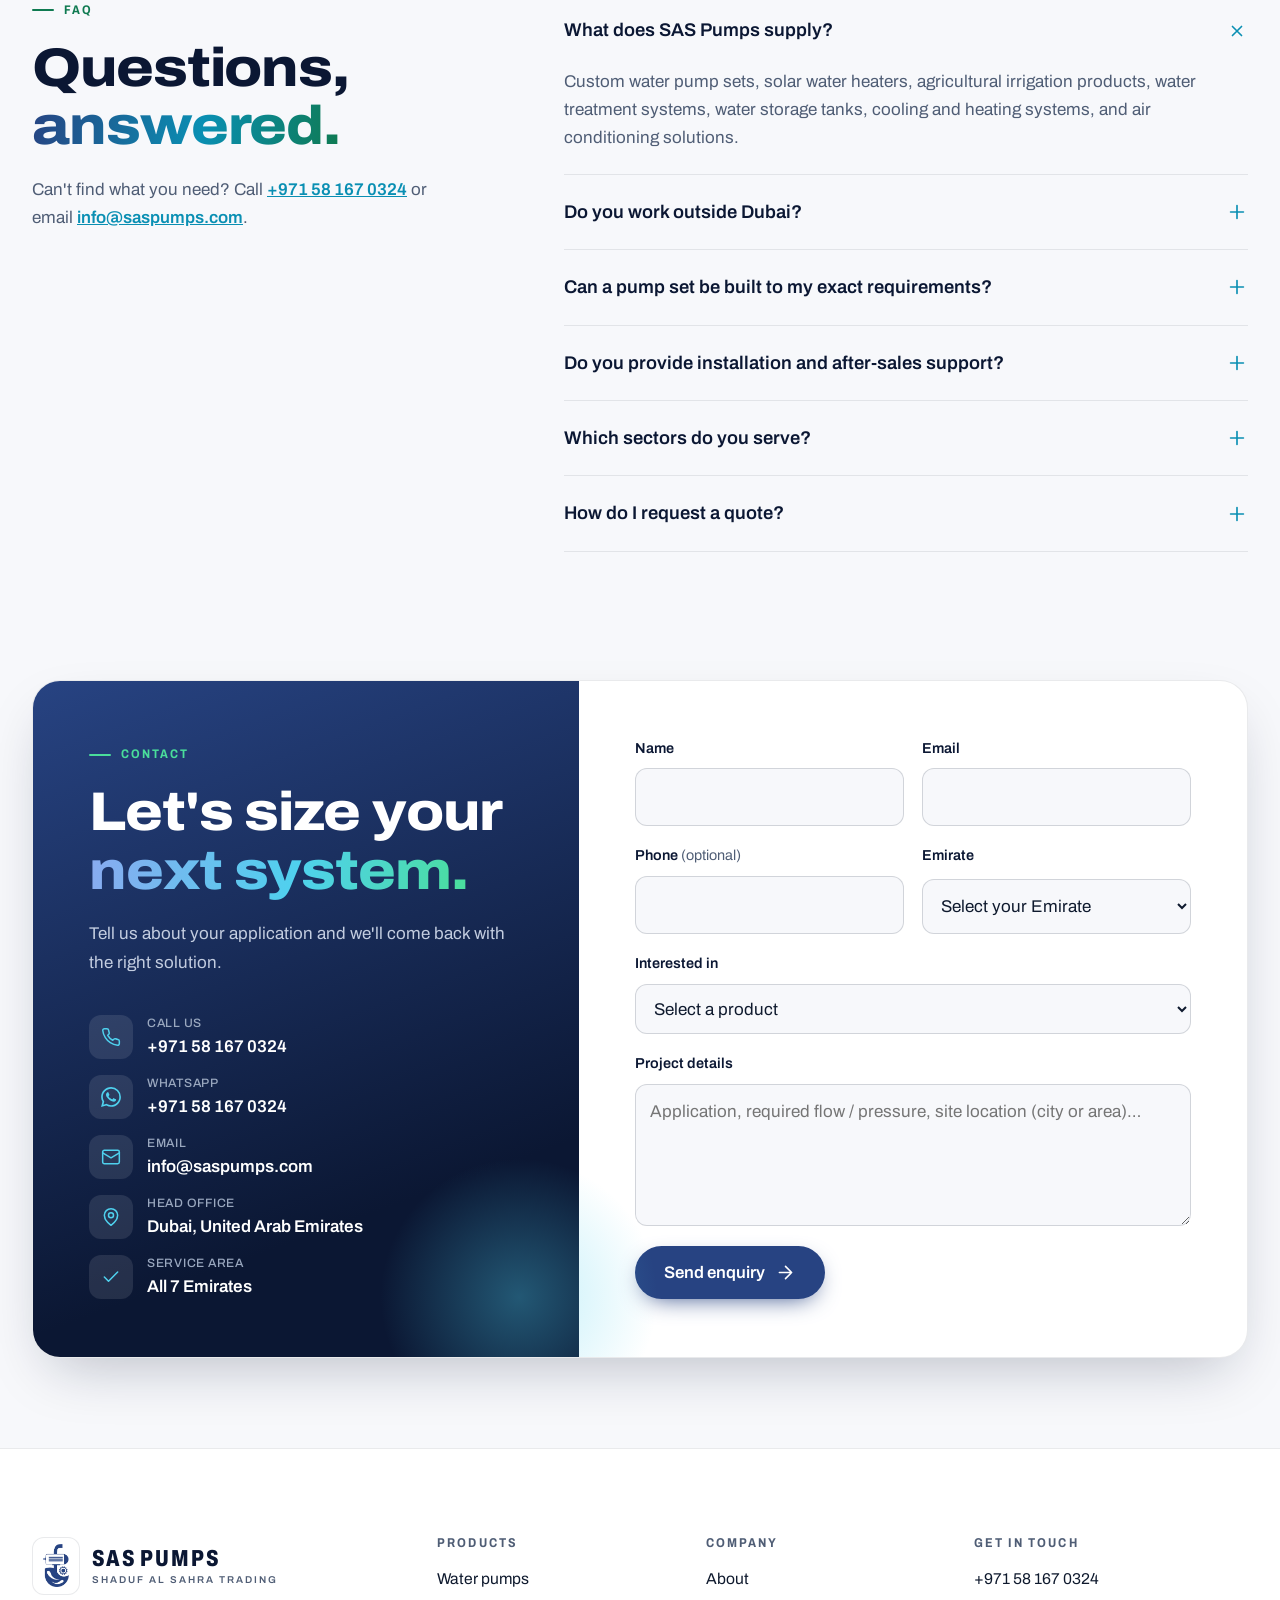
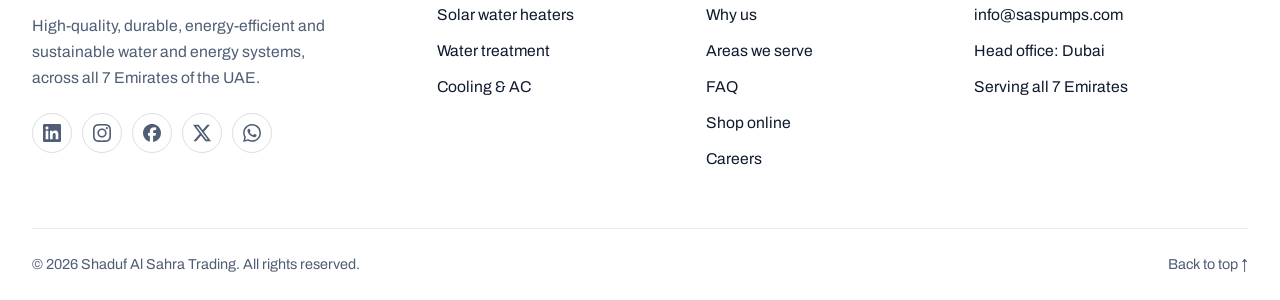
==== commit ec5d79fd: "Swap Water tanks and Agricultural products card positions Co-Authored-By: Claude Opus 5.5 <noreply@a" ====
--- a/index.html
+++ b/index.html
@@ -340,15 +340,15 @@
 
                     <article class="card product product--photo product--side reveal">
                         <picture class="product-thumb">
-                            <source srcset="/assets/img/agriculture-irrigation-720.webp" type="image/webp">
-                            <img src="/assets/img/agriculture-irrigation.jpg" width="960" height="536" loading="lazy" decoding="async"
-                                alt="Irrigation pump station with a filter and drip lines running between young date palms on a UAE farm">
+                            <source srcset="/assets/img/water-tanks-720.webp" type="image/webp">
+                            <img src="/assets/img/water-tanks.jpg" width="960" height="524" loading="lazy" decoding="async"
+                                alt="GRP sectional panel water storage tank on a steel base frame, installed on a rooftop in the UAE">
                         </picture>
                         <div class="product-photo-body">
-                            <span class="icon-tile icon-tile--green"><svg class="i" aria-hidden="true"><use href="#i-sprout"/></svg></span>
-                            <h3>Agricultural products</h3>
-                            <p>Irrigation and farm equipment that improves productivity, efficiency and sustainability.</p>
-                            <a class="link-arrow" href="#contact" data-product="Agricultural products">Enquire <svg class="i" aria-hidden="true"><use href="#i-arrow-ur"/></svg></a>
+                            <span class="icon-tile"><svg class="i" aria-hidden="true"><use href="#i-tank"/></svg></span>
+                            <h3>Water tanks</h3>
+                            <p>Plastic, GRP panel, stainless steel and underground water storage tanks for homes, buildings and farms.</p>
+                            <a class="link-arrow" href="#contact" data-product="Water tanks">Enquire <svg class="i" aria-hidden="true"><use href="#i-arrow-ur"/></svg></a>
                         </div>
                     </article>
 
@@ -368,15 +368,15 @@
 
                     <article class="card product product--photo reveal">
                         <picture class="product-thumb">
-                            <source srcset="/assets/img/water-tanks-720.webp" type="image/webp">
-                            <img src="/assets/img/water-tanks.jpg" width="960" height="524" loading="lazy" decoding="async"
-                                alt="GRP sectional panel water storage tank on a steel base frame, installed on a rooftop in the UAE">
+                            <source srcset="/assets/img/agriculture-irrigation-720.webp" type="image/webp">
+                            <img src="/assets/img/agriculture-irrigation.jpg" width="960" height="536" loading="lazy" decoding="async"
+                                alt="Irrigation pump station with a filter and drip lines running between young date palms on a UAE farm">
                         </picture>
                         <div class="product-photo-body">
-                            <span class="icon-tile"><svg class="i" aria-hidden="true"><use href="#i-tank"/></svg></span>
-                            <h3>Water tanks</h3>
-                            <p>Plastic, GRP panel, stainless steel and underground water storage tanks for homes, buildings and farms.</p>
-                            <a class="link-arrow" href="#contact" data-product="Water tanks">Enquire <svg class="i" aria-hidden="true"><use href="#i-arrow-ur"/></svg></a>
+                            <span class="icon-tile icon-tile--green"><svg class="i" aria-hidden="true"><use href="#i-sprout"/></svg></span>
+                            <h3>Agricultural products</h3>
+                            <p>Irrigation and farm equipment that improves productivity, efficiency and sustainability.</p>
+                            <a class="link-arrow" href="#contact" data-product="Agricultural products">Enquire <svg class="i" aria-hidden="true"><use href="#i-arrow-ur"/></svg></a>
                         </div>
                     </article>
 
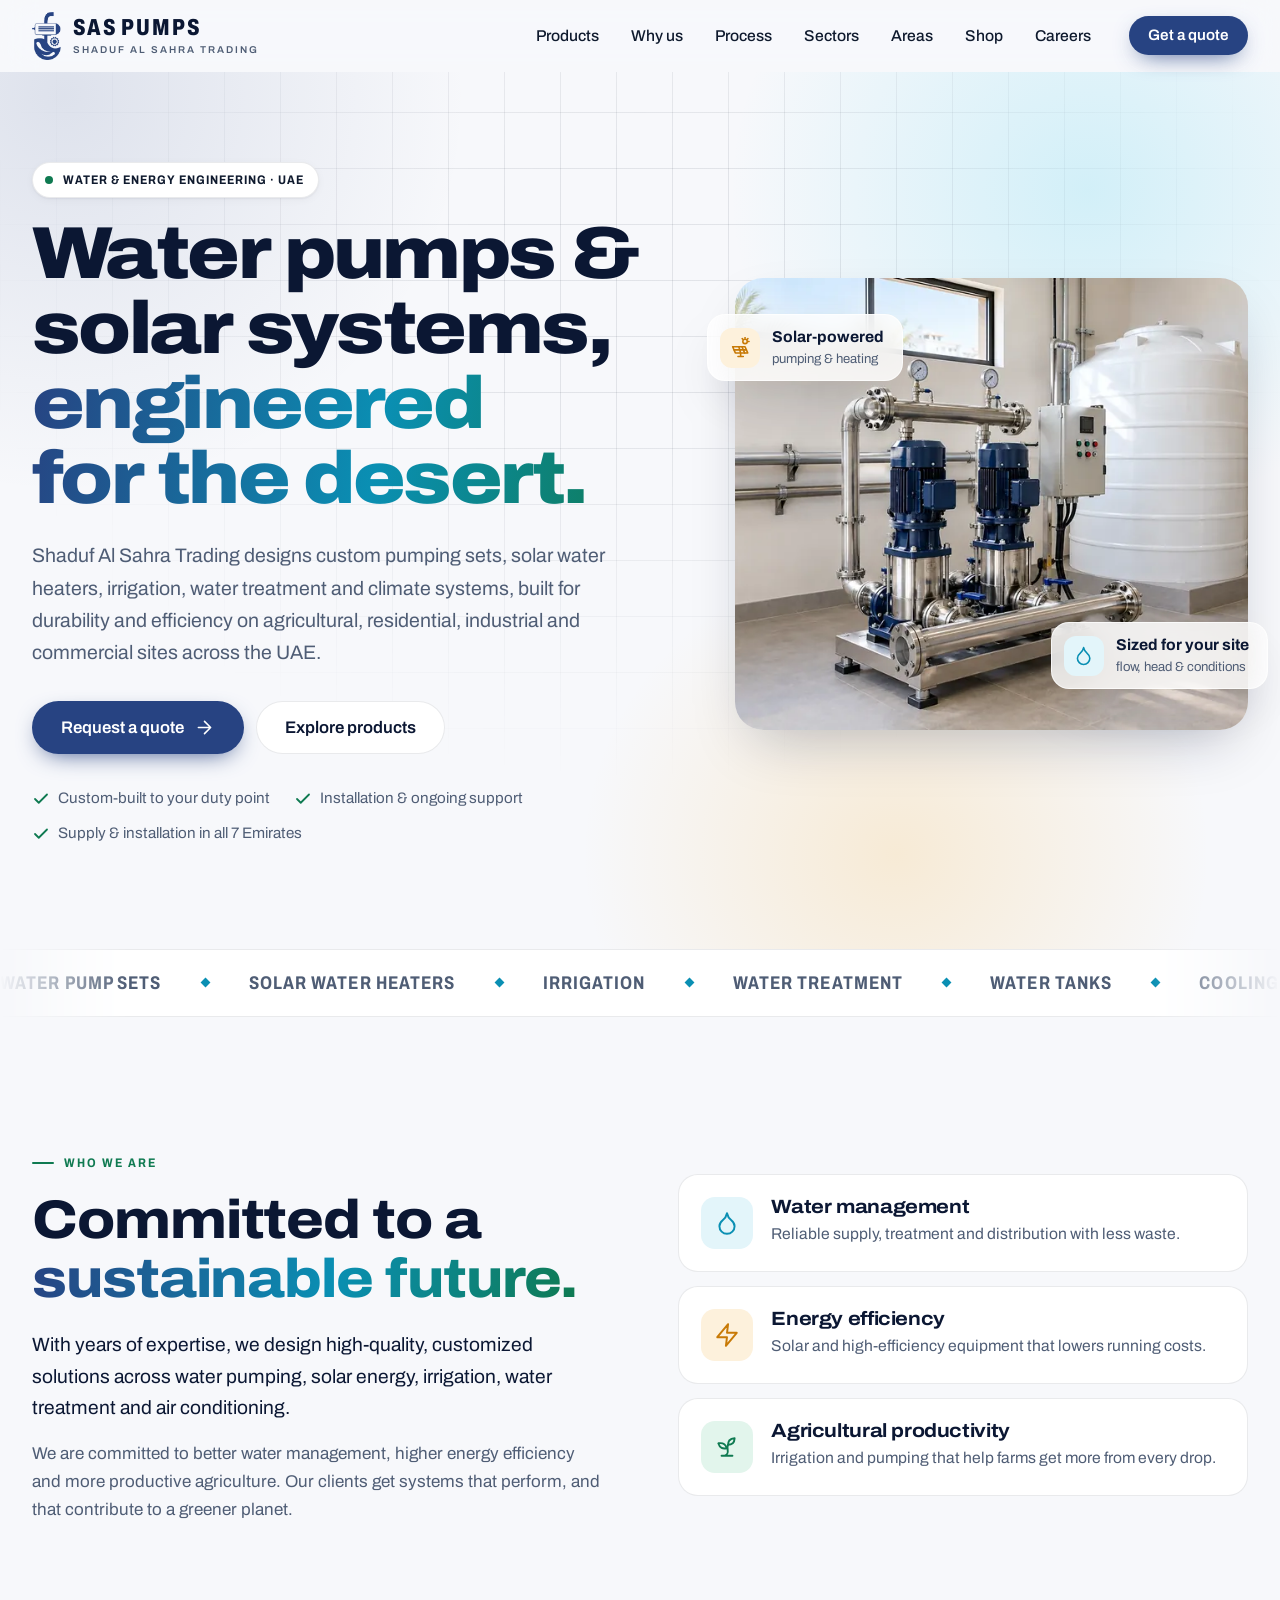
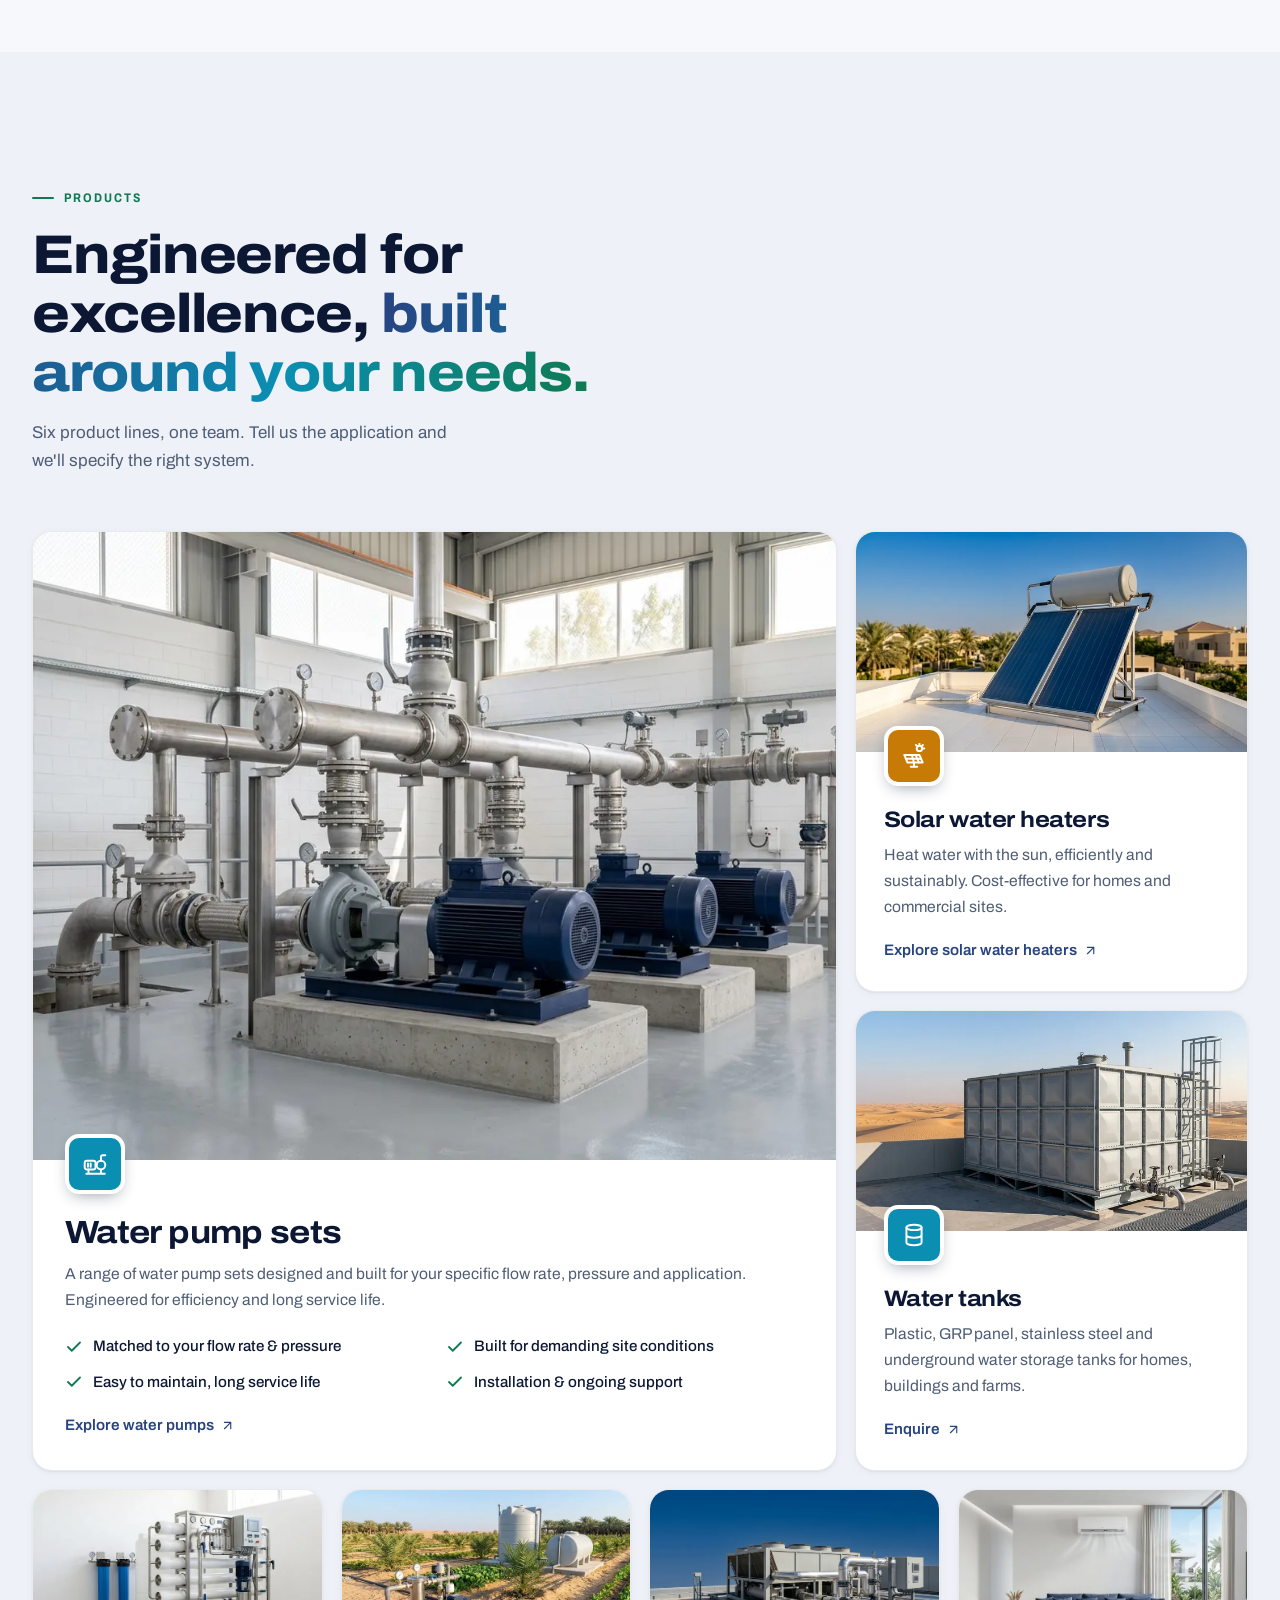
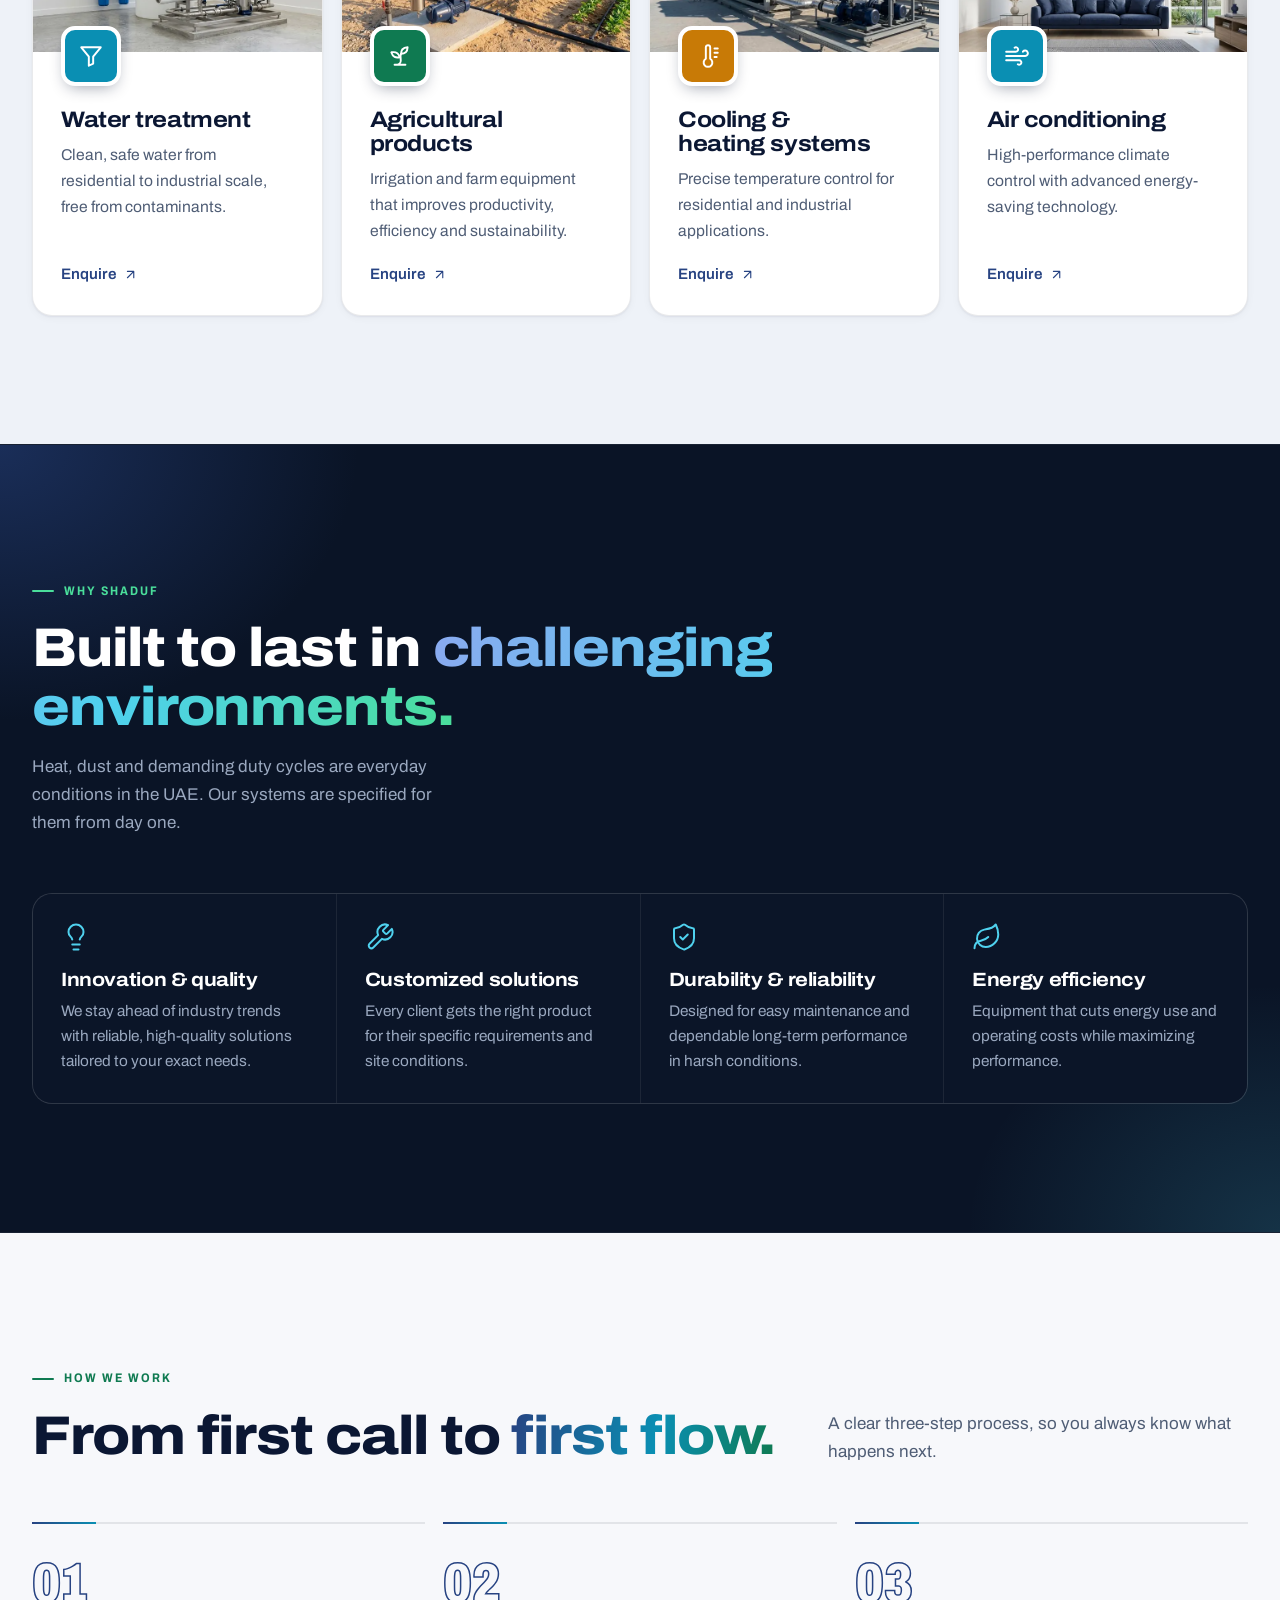
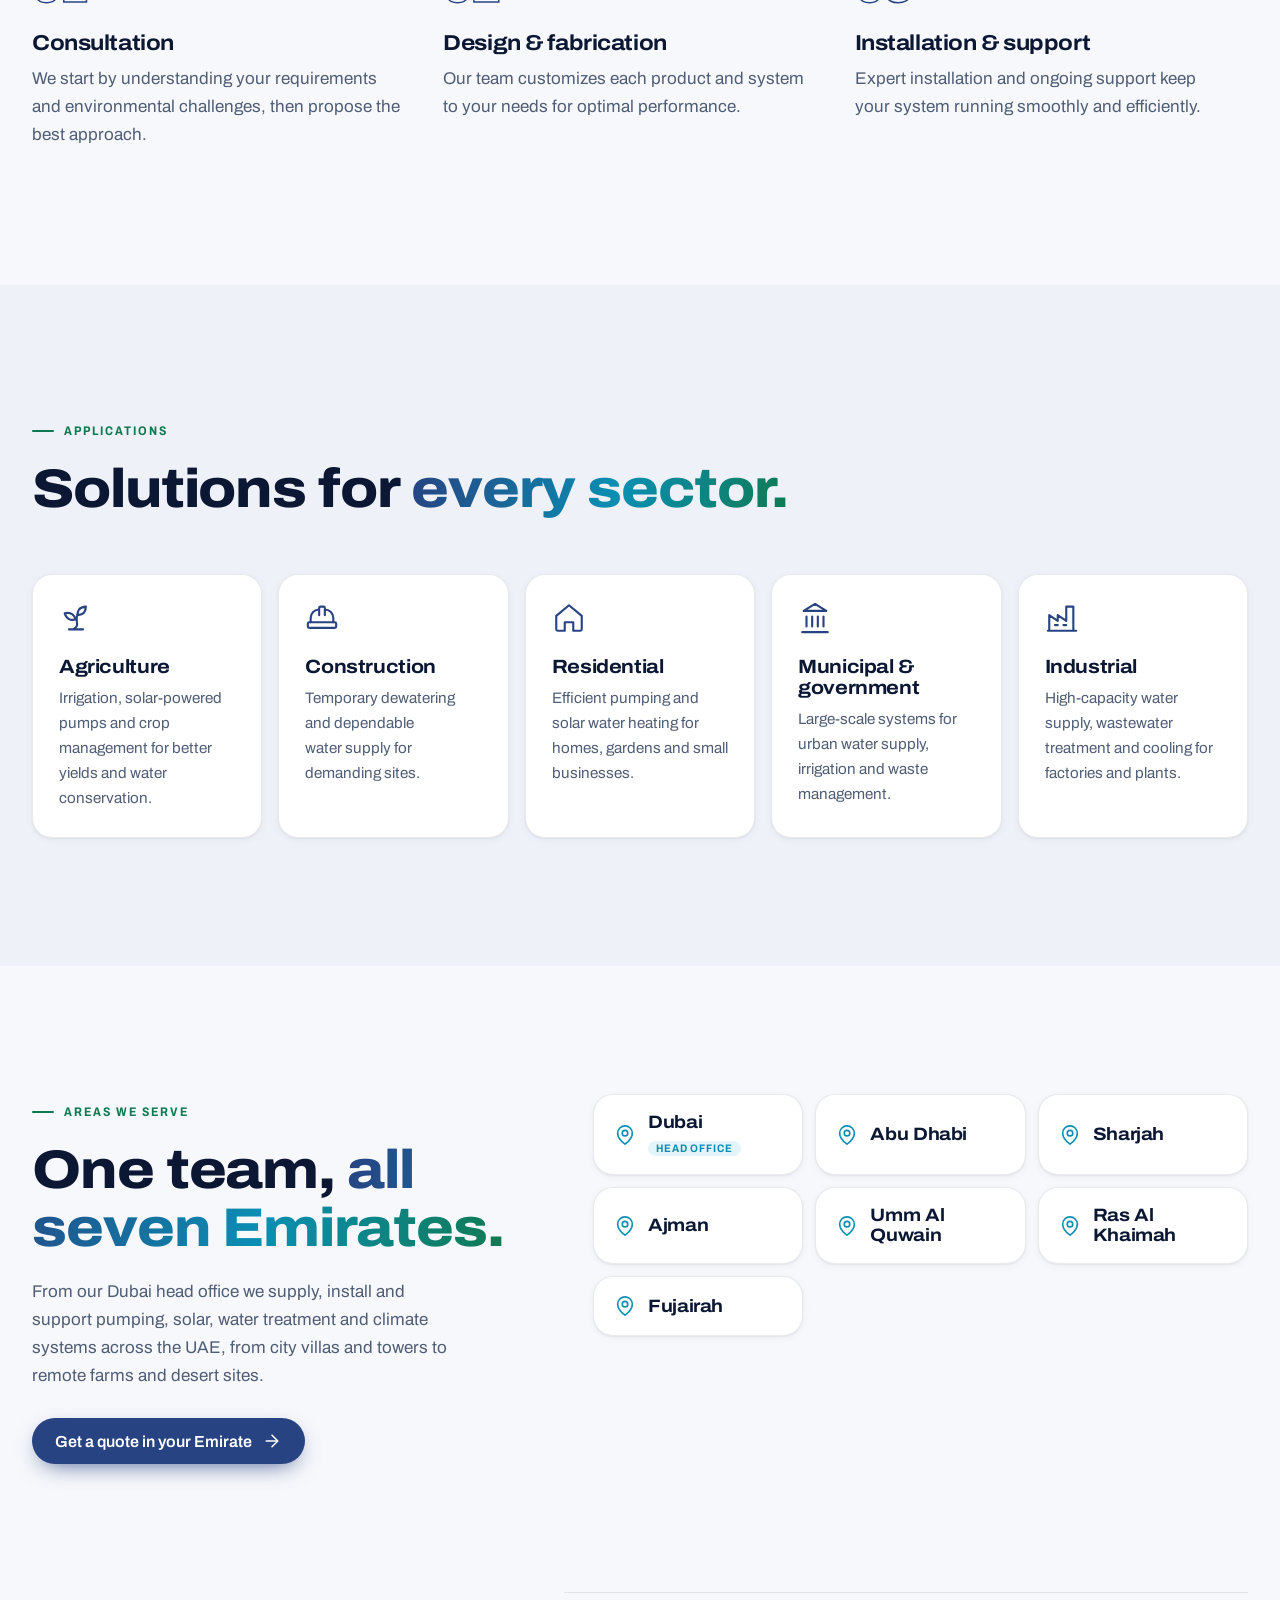
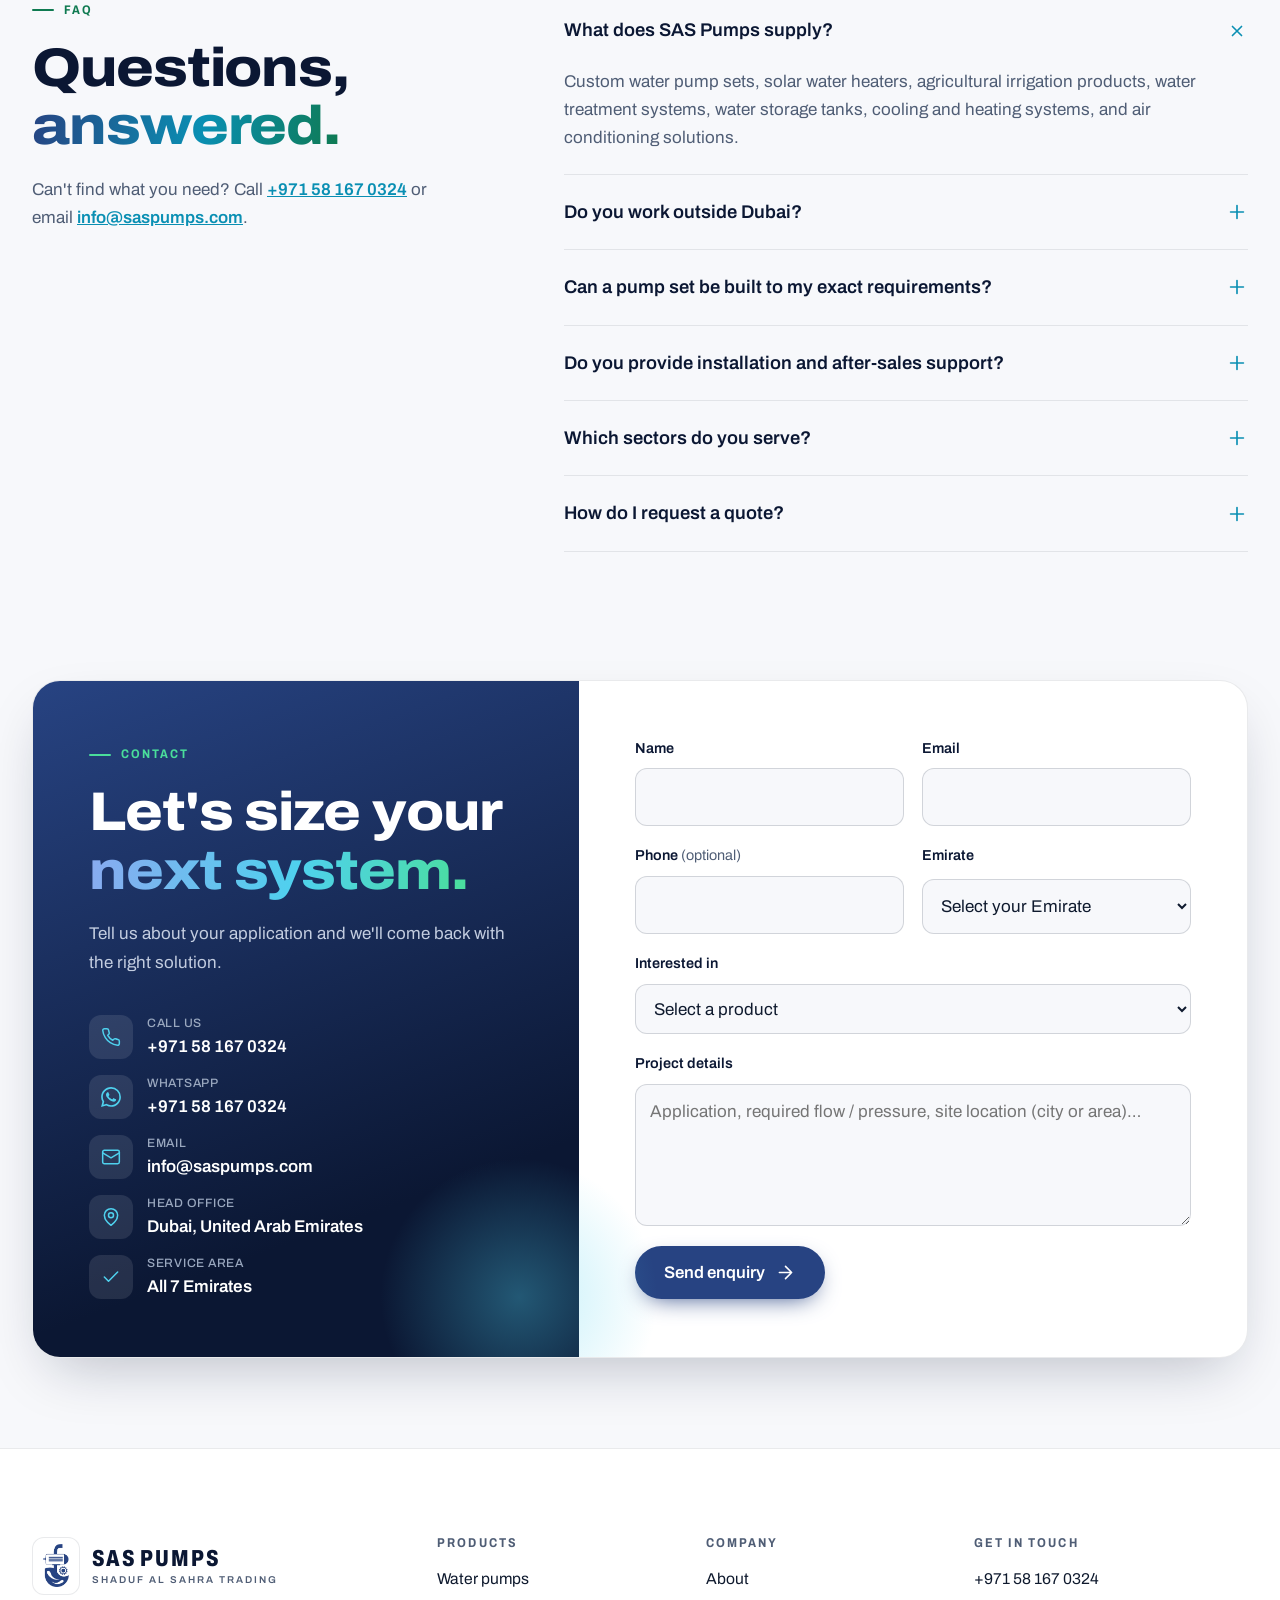
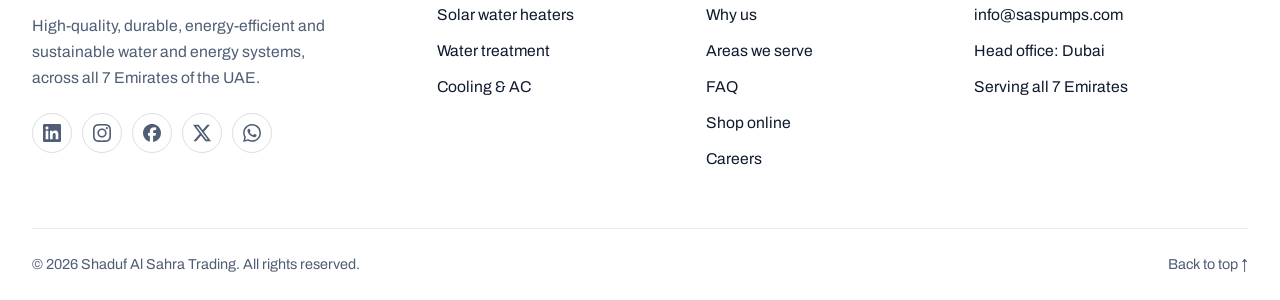
==== commit 592a54bd: "Update Agricultural products card photo (irrigation pump with storage tanks) Co-Authored-By: Claude " ====
--- a/index.html
+++ b/index.html
@@ -368,9 +368,9 @@
 
                     <article class="card product product--photo reveal">
                         <picture class="product-thumb">
-                            <source srcset="/assets/img/agriculture-irrigation-720.webp" type="image/webp">
-                            <img src="/assets/img/agriculture-irrigation.jpg" width="960" height="536" loading="lazy" decoding="async"
-                                alt="Irrigation pump station with a filter and drip lines running between young date palms on a UAE farm">
+                            <source srcset="/assets/img/agriculture-irrigation-tanks-720.webp" type="image/webp">
+                            <img src="/assets/img/agriculture-irrigation-tanks.jpg" width="960" height="536" loading="lazy" decoding="async"
+                                alt="Farm irrigation pump with a filter, drip lines and water storage tanks among young date palms on a UAE farm">
                         </picture>
                         <div class="product-photo-body">
                             <span class="icon-tile icon-tile--green"><svg class="i" aria-hidden="true"><use href="#i-sprout"/></svg></span>
